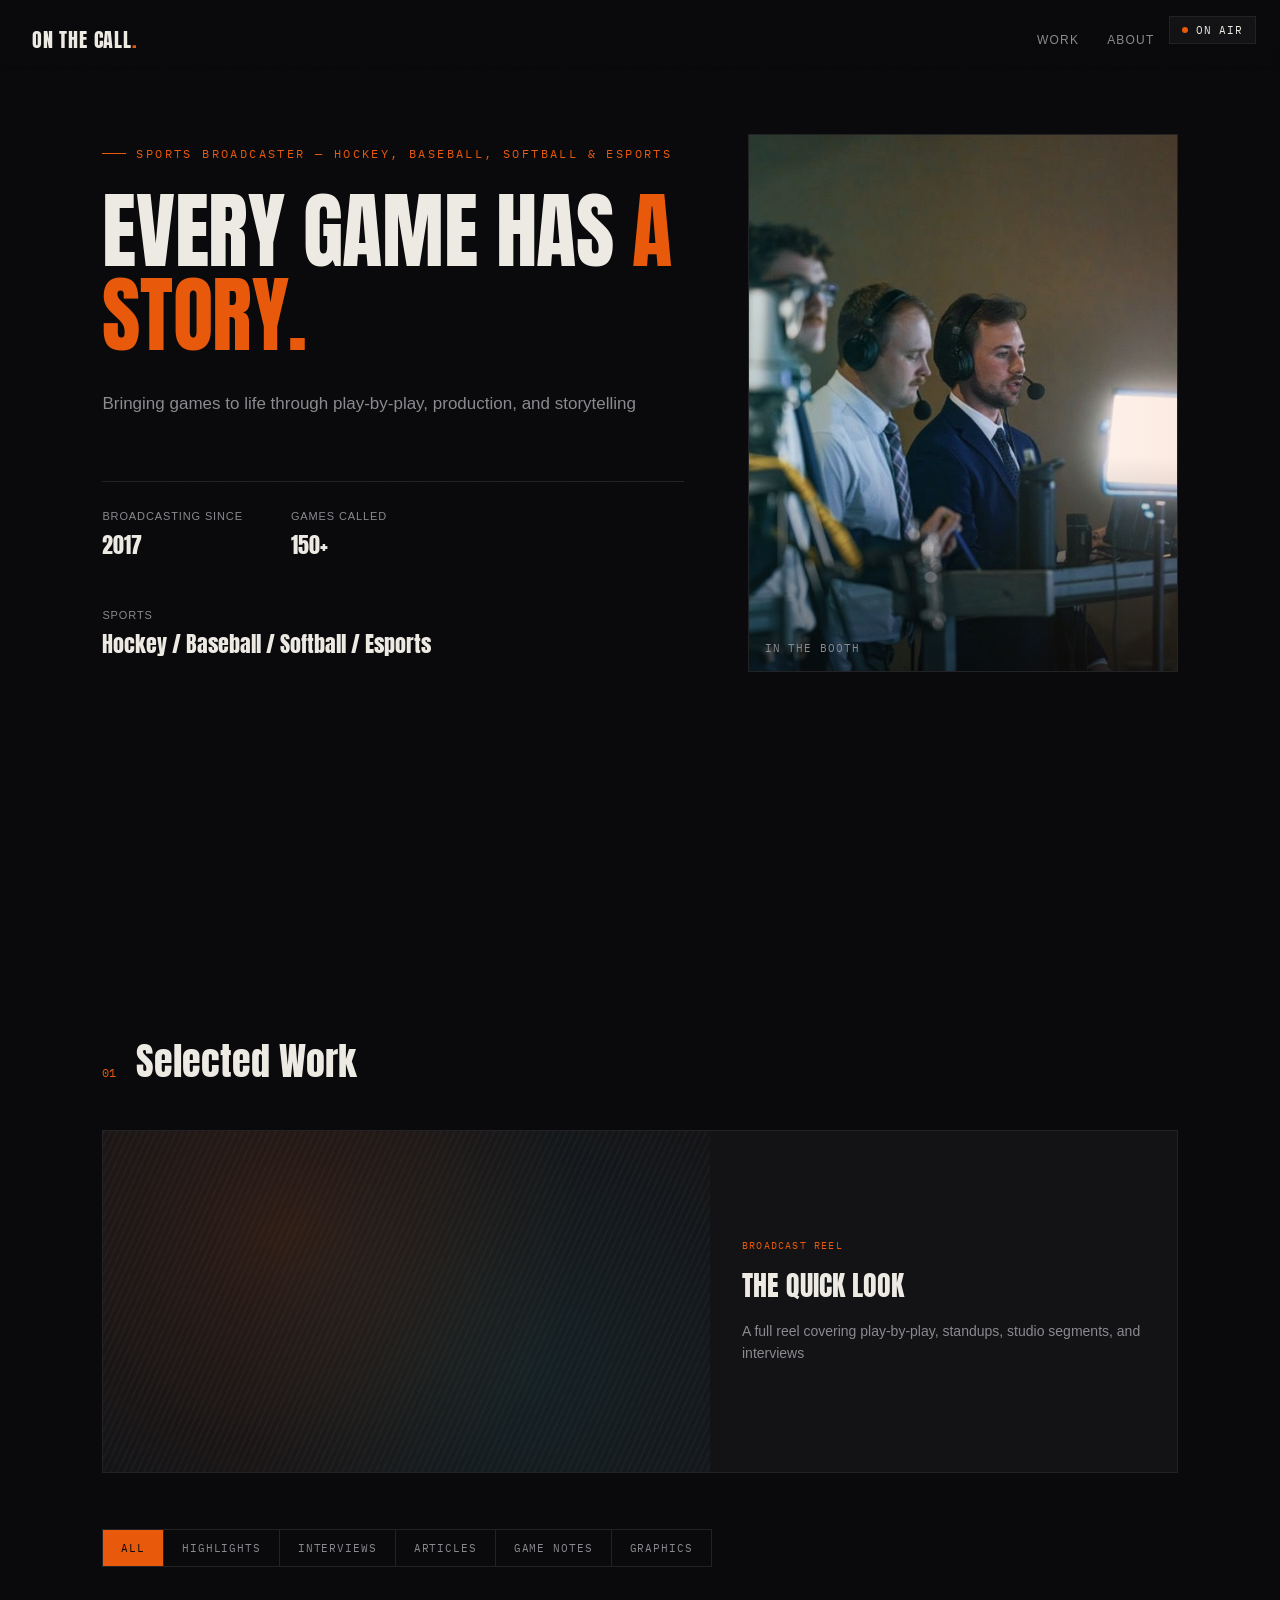
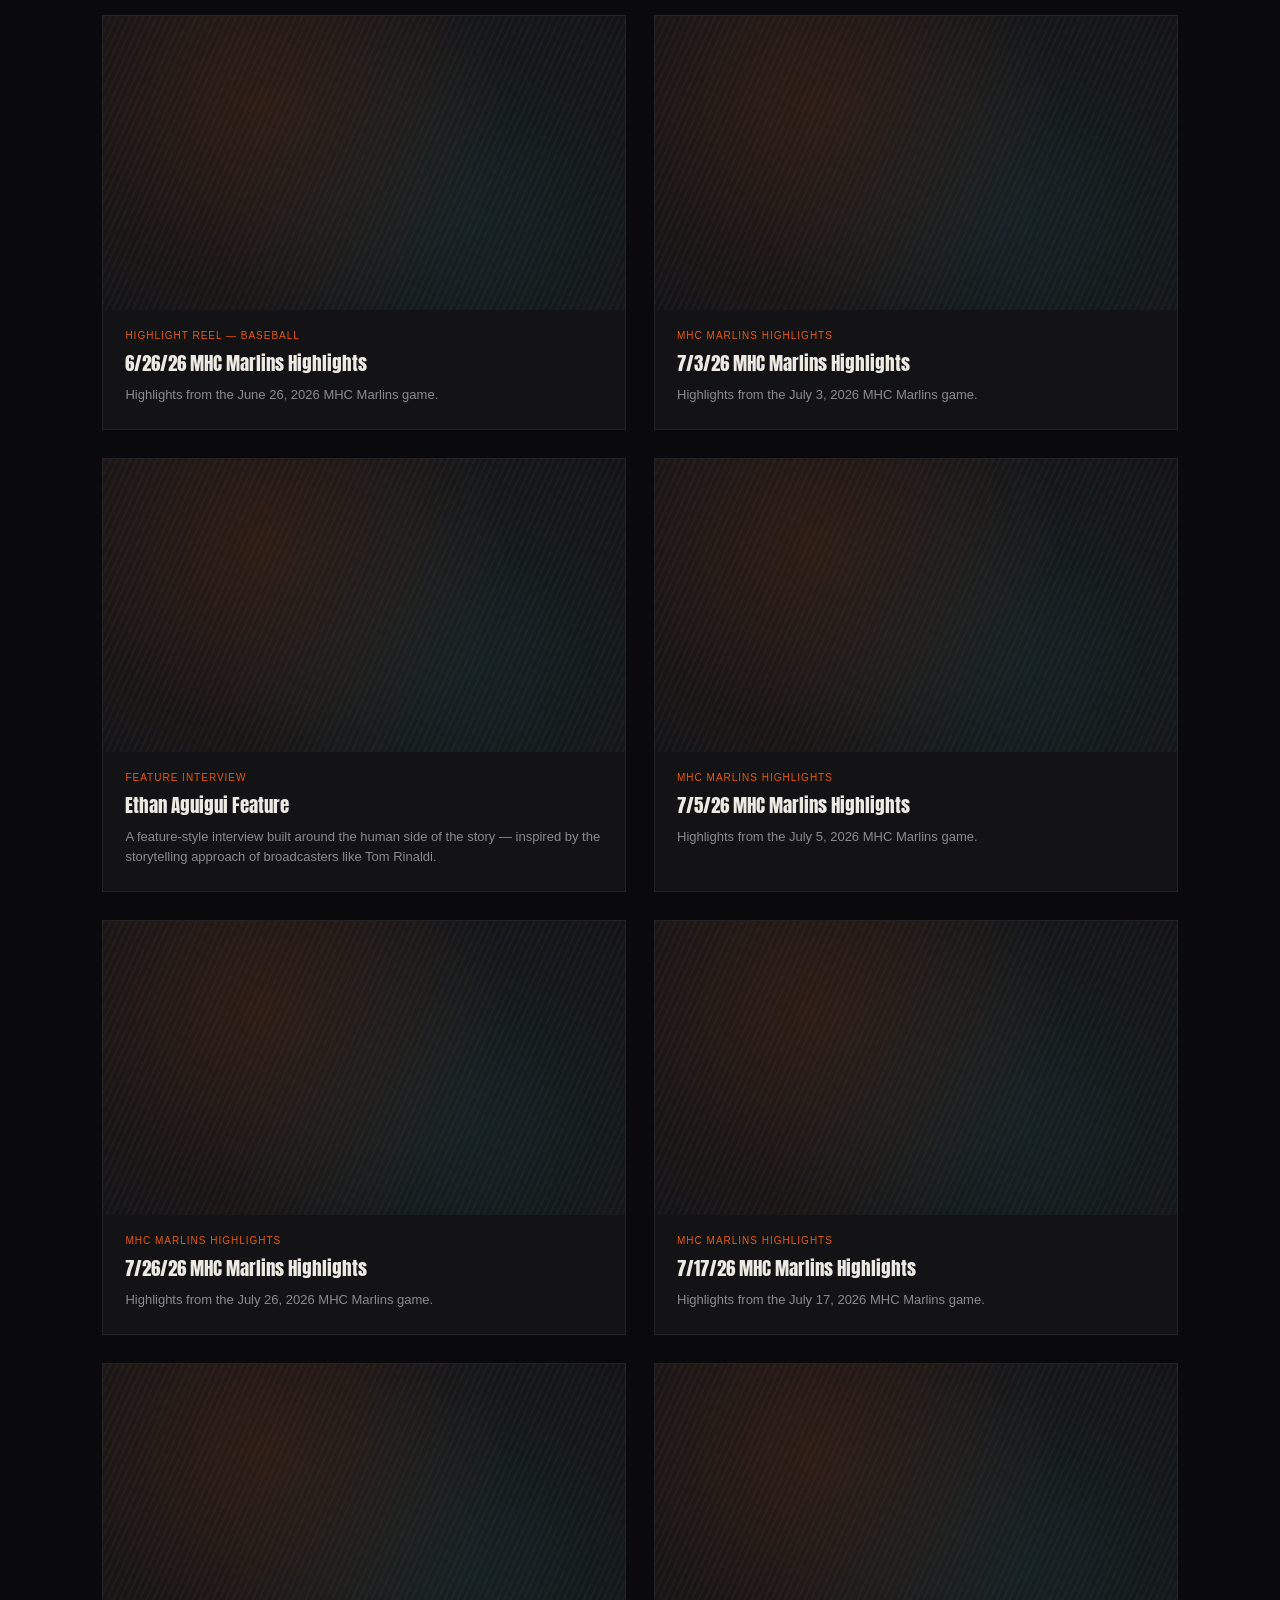
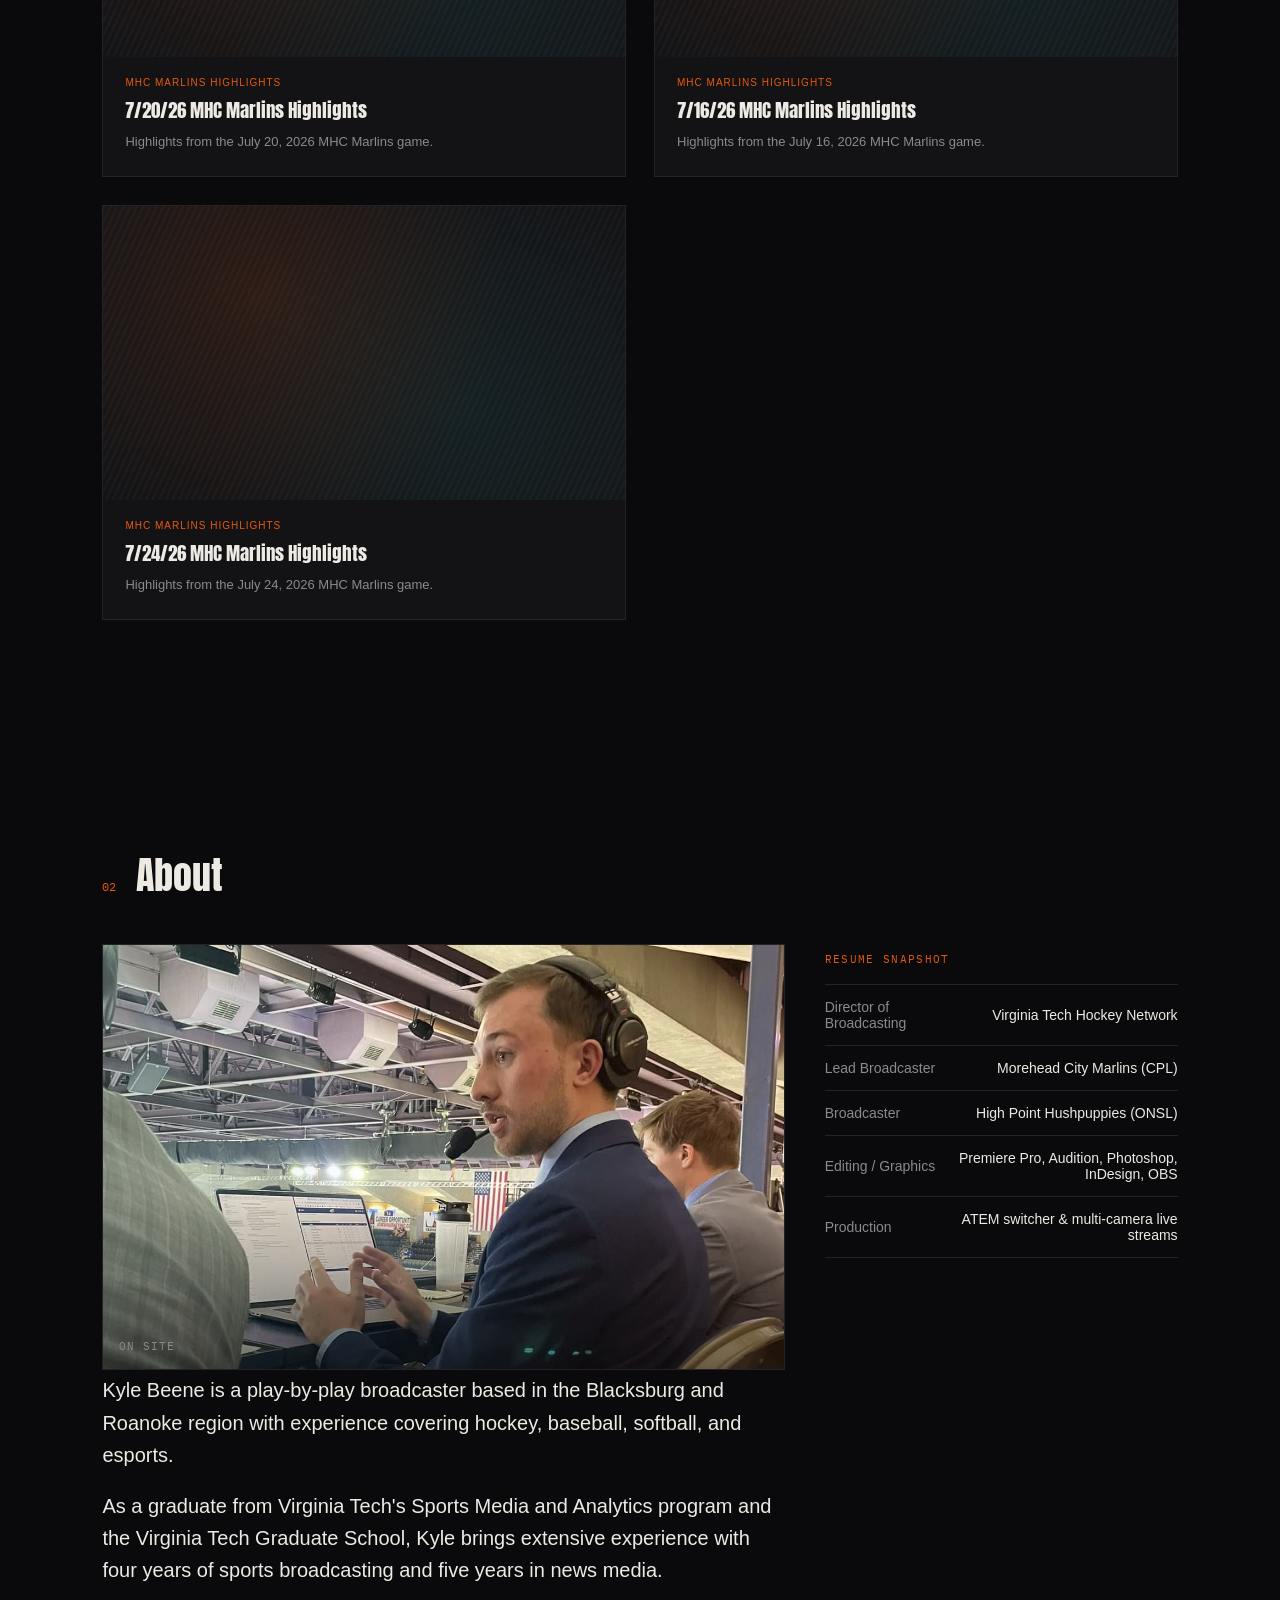
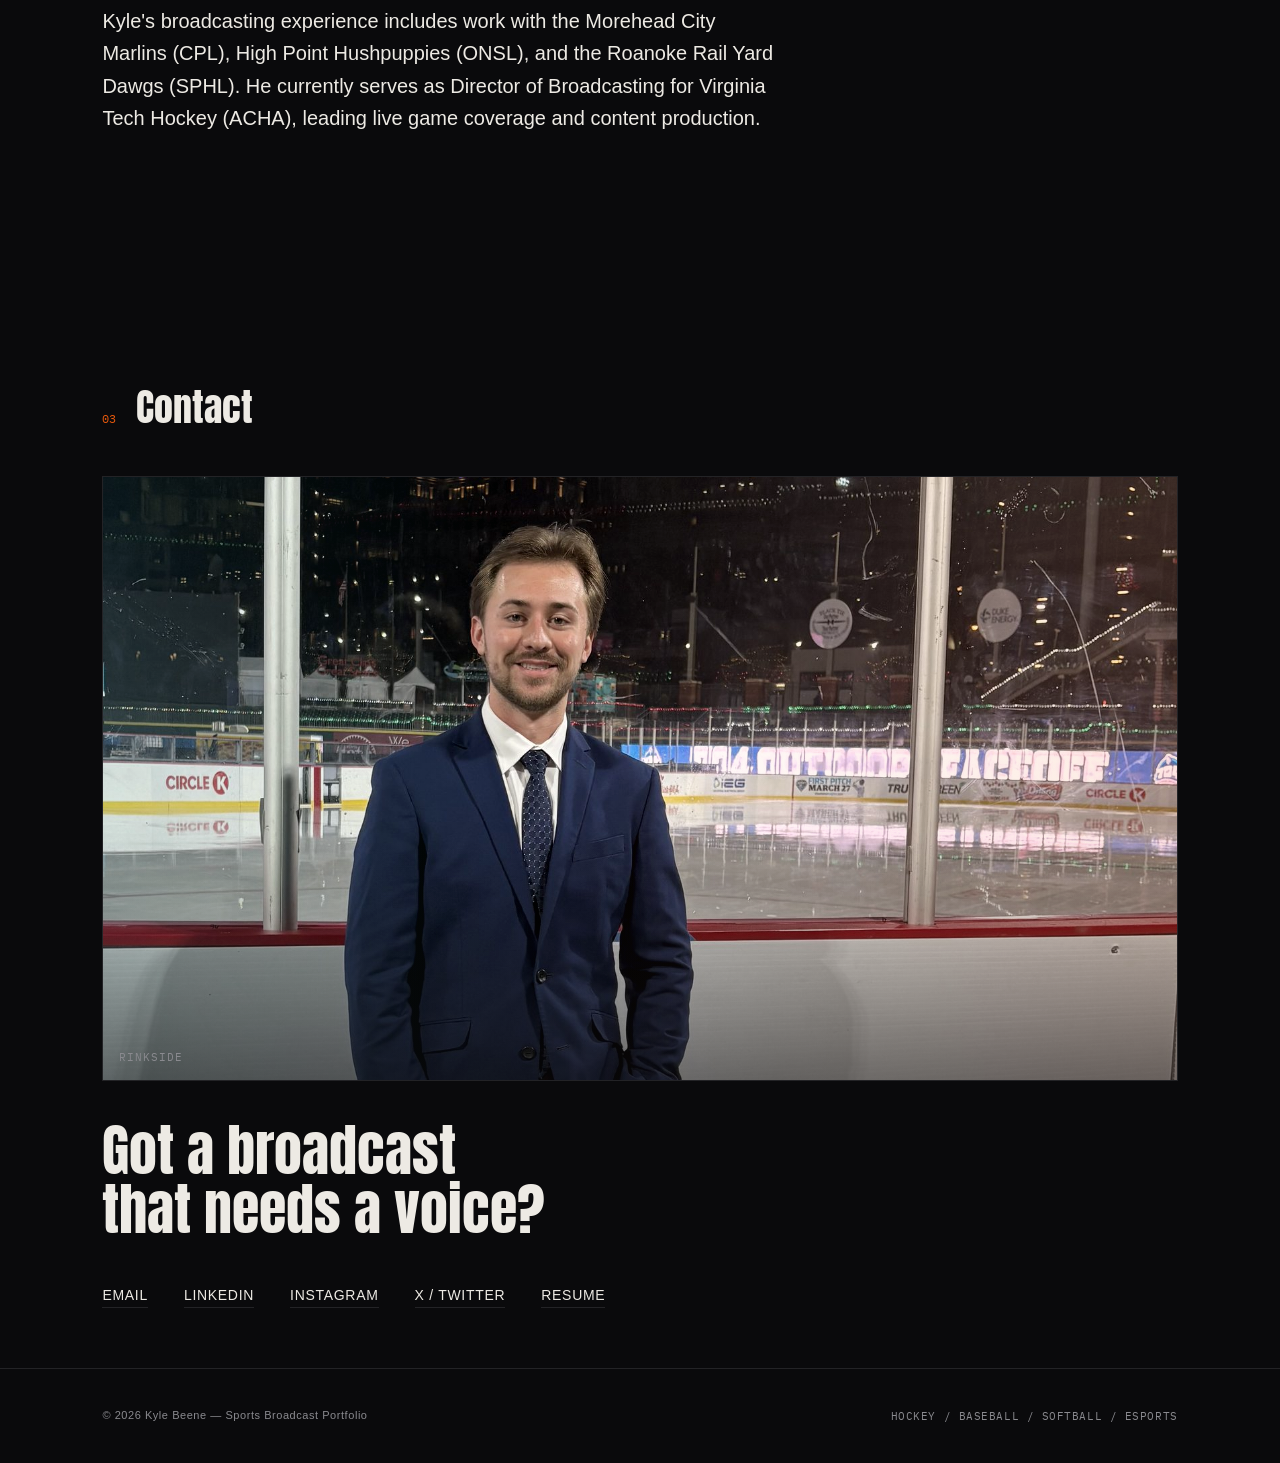
==== index.html @ 6b209025 "Rename portfolio_7.html to index.html" ====
<!DOCTYPE html>
<html lang="en">
<head>
<meta charset="UTF-8">
<meta name="viewport" content="width=device-width, initial-scale=1.0">
<title>ON THE CALL — Sports Broadcaster Portfolio</title>
<link rel="preconnect" href="https://fonts.googleapis.com">
<link href="https://fonts.googleapis.com/css2?family=Anton&family=Neue+Montreal:wght@400;500;600&family=IBM+Plex+Mono:wght@400;500;600&display=swap" rel="stylesheet">
<style>
  :root{
    --bg: #0A0A0C;
    --bg-panel: #131316;
    --line: #232326;
    --ink: #EDEAE4;
    --ink-dim: #8A8A8F;
    --amber: #E8590C;
    --teal: #1B6B6F;
    --amber-glow: rgba(232, 89, 12, 0.35);
  }
  *{margin:0;padding:0;box-sizing:border-box;}
  html{scroll-behavior:smooth;}
  body{
    background:var(--bg);
    color:var(--ink);
    font-family:'Neue Montreal', -apple-system, sans-serif;
    overflow-x:hidden;
    position:relative;
  }
  body::before{
    content:"";
    position:fixed; inset:0;
    background-image:url("data:image/svg+xml,%3Csvg xmlns='http://www.w3.org/2000/svg' width='100' height='100'%3E%3Cfilter id='n'%3E%3CfeTurbulence type='fractalNoise' baseFrequency='0.9' numOctaves='2' stitchTiles='stitch'/%3E%3C/filter%3E%3Crect width='100%25' height='100%25' filter='url(%23n)' opacity='0.4'/%3E%3C/svg%3E");
    opacity:0.02;
    pointer-events:none;
    z-index:999;
    mix-blend-mode:overlay;
  }
  .mono{font-family:'IBM Plex Mono', monospace;}

  #scrub{
    position:fixed; top:0; left:0; height:2px; background:var(--amber);
    z-index:1000; width:0%; transition:width 0.1s linear;
  }

  /* score-bug style live badge */
  #livebug{
    position:fixed; top:16px; right:24px; z-index:1000;
    display:flex; align-items:center; gap:8px;
    background:var(--bg-panel); border:1px solid var(--line);
    padding:6px 12px; font-size:11px; letter-spacing:0.08em;
  }
  #livebug .dot{width:6px; height:6px; border-radius:50%; background:var(--amber); animation:pulse 2.4s infinite;}
  @keyframes pulse{0%,100%{opacity:1;}50%{opacity:0.55;}}

  nav{
    position:fixed; top:0; left:0; right:0; z-index:900;
    display:flex; align-items:center; justify-content:space-between;
    padding:24px 32px 16px;
    background:linear-gradient(to bottom, rgba(10,10,12,0.9), transparent);
    backdrop-filter:blur(2px);
  }
  .logo{font-family:'Anton', sans-serif; font-size:20px; letter-spacing:0.04em;}
  .navlinks{display:flex; gap:28px; font-size:12px; letter-spacing:0.1em; text-transform:uppercase;}
  .navlinks a{color:var(--ink-dim); text-decoration:none; transition:color 0.2s;}
  .navlinks a:hover{color:var(--amber);}

  section{padding:132px 8vw 94px; position:relative; max-width:1400px; margin:0 auto;}

  #hero{min-height:100vh; display:flex; flex-direction:column; justify-content:center; padding-top:0;}
  .hero-grid{display:grid; grid-template-columns:1.15fr 0.85fr; gap:64px; align-items:center;}
  .hero-photo{
    position:relative; border:1px solid var(--line); background:var(--bg-panel);
    aspect-ratio:4/5; overflow:hidden;
  }
  .hero-photo img{width:100%; height:100%; object-fit:cover; display:block; filter:saturate(0.9) contrast(1.05);}
  .hero-photo.on-site-photo img{
    object-position:center 30%;
    transform:scale(1.09);
  }
  .hero-photo::after{
    content:""; position:absolute; inset:0;
    background:linear-gradient(180deg, rgba(10,10,12,0) 60%, rgba(10,10,12,0.55) 100%),
               linear-gradient(90deg, rgba(27,107,111,0.18), transparent 40%, rgba(232,89,12,0.12));
    pointer-events:none;
  }
  .hero-photo-tag{
    position:absolute; bottom:16px; left:16px; z-index:2;
    font-size:11px; letter-spacing:0.08em; color:var(--ink-dim);
  }
  @media (max-width:900px){
    .hero-grid{grid-template-columns:1fr;}
    .hero-photo{max-width:340px; order:-1;}
  }
  .eyebrow{
    font-size:12px; letter-spacing:0.2em; color:var(--amber); text-transform:uppercase;
    display:flex; align-items:center; gap:10px; margin-bottom:28px;
  }
  .eyebrow::before{content:""; width:24px; height:1px; background:var(--amber);}
  h1.hero-title{
    font-family:'Anton', sans-serif;
    font-size:clamp(38px, 6.5vw, 92px);
    line-height:1.02;
    letter-spacing:-0.005em;
    text-transform:uppercase;
    max-width:1150px;
    font-weight:400;
  }
  h1.hero-title .grade{
    color:var(--amber);
  }
  .hero-sub{
    margin-top:32px; max-width:560px; color:var(--ink-dim); font-size:17px; line-height:1.6;
  }
  .hero-meta{
    display:flex; gap:48px; margin-top:64px; padding-top:28px; border-top:1px solid var(--line); flex-wrap:wrap;
  }
  .hero-meta div span{display:block; font-size:11px; color:var(--ink-dim); letter-spacing:0.08em; text-transform:uppercase; margin-bottom:6px;}
  .hero-meta div strong{font-family:'Anton', sans-serif; font-size:22px; font-weight:400;}

  /* SECTION HEADERS */
  .sec-head{display:flex; align-items:baseline; gap:20px; margin-bottom:40px;}
  .sec-code{font-size:12px; color:var(--amber);}
  h2.sec-title{
    font-family:'Anton', sans-serif; font-size:clamp(26px,3vw,38px);
    text-transform:none; letter-spacing:0; font-weight:400;
  }

  /* CATEGORY TABS — styled like broadcast lower-third selectors */
  .tabs{display:flex; gap:0; margin-bottom:48px; border:1px solid var(--line); width:fit-content; flex-wrap:wrap;}
  .tab{
    font-family:'IBM Plex Mono', monospace; font-size:11px; letter-spacing:0.08em; text-transform:uppercase;
    padding:11px 18px; color:var(--ink-dim); background:transparent; border:none; cursor:pointer;
    border-right:1px solid var(--line);
  }
  .tab:last-child{border-right:none;}
  .tab:hover{color:var(--ink);}
  .tab.active{background:var(--amber); color:#0A0A0C;}

  .grid{display:grid; grid-template-columns:repeat(2,1fr); gap:28px;}
  .card{
    position:relative; border:1px solid var(--line); background:var(--bg-panel);
    overflow:hidden; transition:border-color 0.25s, transform 0.25s;
  }
  .card:hover{border-color:var(--amber); transform:translateY(-2px);}
  .card[hidden]{display:none;}

  .frame{
    aspect-ratio:16/9; position:relative; overflow:hidden;
    background:repeating-linear-gradient(115deg, #1a1a1e 0 2px, #141416 2px 6px);
  }
  .frame::after{
    content:""; position:absolute; inset:0;
    background:radial-gradient(circle at 30% 30%, rgba(232,89,12,0.12), transparent 60%),
               radial-gradient(circle at 70% 70%, rgba(27,107,111,0.15), transparent 60%);
    pointer-events:none;
  }
  .play-btn{
    position:absolute; top:50%; left:50%; transform:translate(-50%,-50%);
    width:52px; height:52px; border-radius:50%; border:1px solid rgba(237,234,228,0.4);
    display:flex; align-items:center; justify-content:center;
    backdrop-filter:blur(4px); background:rgba(10,10,12,0.3);
    transition:all 0.25s;
  }
  .card:hover .play-btn{border-color:var(--amber); background:var(--amber); transform:translate(-50%,-50%) scale(1.03);}
  .play-btn::after{content:""; width:0; height:0; border-left:12px solid var(--ink); border-top:7px solid transparent; border-bottom:7px solid transparent; margin-left:3px;}
  .card:hover .play-btn::after{border-left-color:#0A0A0C;}

  /* text-type frame for articles / game notes */
  .frame.text-frame{
    display:flex; flex-direction:column; justify-content:space-between; padding:20px;
  }
  .text-frame .glyph{font-family:'Anton', sans-serif; font-size:15px; color:var(--ink-dim); letter-spacing:0.1em;}
  .text-frame .lines{display:flex; flex-direction:column; gap:8px; margin-top:auto;}
  .text-frame .ln{height:2px; background:var(--line);}
  .text-frame .ln.w1{width:90%;} .text-frame .ln.w2{width:70%;} .text-frame .ln.w3{width:82%;}

  .frame-code{position:absolute; bottom:12px; left:14px; font-size:10px; color:var(--ink-dim);}
  .frame-dur{position:absolute; bottom:12px; right:14px; font-size:10px; color:var(--ink-dim);}

  .video-embed{position:relative; width:100%; height:100%;}
  .video-embed iframe{position:absolute; inset:0; width:100%; height:100%; border:0; display:block;}

  /* featured reel */
  .featured{
    border:1px solid var(--line); background:var(--bg-panel); margin-bottom:56px;
    display:grid; grid-template-columns:1.3fr 1fr;
  }
  .featured .frame{aspect-ratio:16/9; height:auto;}
  .featured-body{padding:32px; display:flex; flex-direction:column; justify-content:center;}
  .featured-tag{font-size:10px; letter-spacing:0.12em; text-transform:uppercase; color:var(--amber); margin-bottom:12px;}
  .featured-title{font-family:'Anton', sans-serif; font-size:28px; text-transform:uppercase; margin-bottom:14px;}
  .featured-desc{font-size:14px; color:var(--ink-dim); line-height:1.6;}
  @media (max-width:820px){
    .featured{grid-template-columns:1fr;}
    .featured .frame{aspect-ratio:16/9;}
  }
  .card-body{padding:20px 22px 24px;}
  .card-tag{font-size:10px; letter-spacing:0.1em; text-transform:uppercase; color:var(--amber); margin-bottom:8px;}
  .card-title{font-family:'Anton', sans-serif; font-size:19px; font-weight:400; text-transform:none; margin-bottom:8px;}
  .card-desc{font-size:13px; color:var(--ink-dim); line-height:1.55;}

  /* ABOUT */
  #about{display:block;}
  .about-layout{display:grid; grid-template-columns:minmax(0, 1.45fr) minmax(260px, 0.75fr); gap:40px; width:100%; align-items:start;}
  .about-photo-wrap{display:flex; flex-direction:column;}
  .about-lead{font-size:20px; line-height:1.62; font-weight:400; width:100%; max-width:none; margin-top:4px;}
  .about-lead .amber{color:var(--amber);}
  .about-lead p{margin:0 0 18px;}
  .resume-panel{padding-top:8px;}
  .resume-heading{font-size:11px; letter-spacing:0.12em; text-transform:uppercase; color:var(--amber); margin-bottom:18px;}
  .stack{margin-top:0; display:flex; flex-direction:column; gap:0; border-top:1px solid var(--line);}
  .stack-row{display:grid; grid-template-columns:1fr auto; align-items:center; padding:14px 0; border-bottom:1px solid var(--line); font-size:14px; gap:18px;}
  .stack-row span:first-child{color:var(--ink-dim); text-align:left;}
  .stack-row span:last-child{text-align:right; white-space:normal;}

  /* CONTACT */
  #contact{text-align:left; padding-bottom:60px;}
  h2.big-cta{
    font-family:'Anton', sans-serif; font-size:clamp(30px,4.5vw,56px); text-transform:none; font-weight:400;
    line-height:1.05; max-width:900px;
  }
  .contact-links{display:flex; gap:36px; margin-top:48px; flex-wrap:wrap;}
  .contact-links a{
    color:var(--ink); text-decoration:none; font-size:14px; letter-spacing:0.05em;
    text-transform:uppercase; border-bottom:1px solid var(--line); padding-bottom:4px;
    transition:border-color 0.2s, color 0.2s;
  }
  .contact-links a:hover{border-color:var(--amber); color:var(--amber);}

  footer{
    padding:40px 8vw; display:flex; justify-content:space-between;
    border-top:1px solid var(--line); font-size:11px; color:var(--ink-dim);
    letter-spacing:0.05em; flex-wrap:wrap; gap:10px;
  }

  @media (max-width:820px){
    .grid{grid-template-columns:1fr;}
    #about{grid-template-columns:1fr; gap:40px;}
    .navlinks{display:none;}
    .hero-meta{gap:28px;}
    #livebug{display:none;}
  }
  @media (prefers-reduced-motion: reduce){
    html{scroll-behavior:auto;}
    *{transition:none !important;}
    #livebug .dot{animation:none;}
  }
  a:focus-visible, .tab:focus-visible{outline:2px solid var(--amber); outline-offset:3px;}
</style>
</head>
<body>

<div id="scrub"></div>
<div id="livebug" class="mono"><span class="dot"></span> ON AIR</div>

<nav>
  <div class="logo">ON THE CALL<span style="color:var(--amber)">.</span></div>
  <div class="navlinks">
    <a href="#work">Work</a>
    <a href="#about">About</a>
    <a href="#contact">Contact</a>
  </div>
</nav>

<section id="hero">
  <div class="hero-grid">
    <div>
      <div class="eyebrow mono">Sports Broadcaster — Hockey, Baseball, Softball &amp; Esports</div>
      <h1 class="hero-title">Every game has <span class="grade">a story.</span></h1>
      <p class="hero-sub">Bringing games to life through play-by-play, production, and storytelling</p>
      <div class="hero-meta">
        <div><span>Broadcasting Since</span><strong>2017</strong></div>
        <div><span>Games Called</span><strong>150+</strong></div>
        <div><span>Sports</span><strong>Hockey / Baseball / Softball / Esports</strong></div>
      </div>
    </div>
    <div class="hero-photo">
      <img src="[data-uri]" alt="Kyle Beene on the broadcast set">
      <span class="hero-photo-tag mono">IN THE BOOTH</span>
    </div>
  </div>
</section>

<section id="work">
  <div class="sec-head">
    <span class="sec-code mono">01</span>
    <h2 class="sec-title">Selected Work</h2>
  </div>

  <div class="featured">
    <div class="frame">
      <div class="video-embed">
        <iframe width="560" height="315" src="https://www.youtube.com/embed/nZrC6_tkmoE?si=HN26Gj3dp7tI7WEA" title="YouTube video player" frameborder="0" allow="accelerometer; autoplay; clipboard-write; encrypted-media; gyroscope; picture-in-picture; web-share" referrerpolicy="strict-origin-when-cross-origin" allowfullscreen></iframe>
      </div>
    </div>
    <div class="featured-body">
      <div class="featured-tag mono">Broadcast Reel</div>
      <div class="featured-title">The Quick Look</div>
      <p class="featured-desc">A full reel covering play-by-play, standups, studio segments, and interviews</p>
    </div>
  </div>

  <div class="tabs mono" id="tabs">
    <button class="tab active" data-filter="all">All</button>
    <button class="tab" data-filter="highlights">Highlights</button>
    <button class="tab" data-filter="interviews">Interviews</button>
    <button class="tab" data-filter="articles">Articles</button>
    <button class="tab" data-filter="notes">Game Notes</button>
    <button class="tab" data-filter="graphics">Graphics</button>
  </div>

  <div class="grid" id="grid">

    <div class="card" data-cat="highlights">
      <div class="frame">
        <div class="video-embed">
          <iframe src="https://www.youtube.com/embed/zTkGHf8Vun4" title="6/26/26 MHC Marlins Highlights" allow="accelerometer; autoplay; clipboard-write; encrypted-media; gyroscope; picture-in-picture; web-share" referrerpolicy="strict-origin-when-cross-origin" allowfullscreen></iframe>
        </div>
      </div>
      <div class="card-body">
        <div class="card-tag">Highlight Reel — Baseball</div>
        <div class="card-title">6/26/26 MHC Marlins Highlights</div>
        <div class="card-desc">Highlights from the June 26, 2026 MHC Marlins game.</div>
      </div>
    </div>

    <div class="card" data-cat="highlights">
      <div class="frame">
        <div class="video-embed">
          <iframe src="https://www.youtube.com/embed/QtQvL3OFeZE" title="7/3/26 MHC Marlins Highlights" allow="accelerometer; autoplay; clipboard-write; encrypted-media; gyroscope; picture-in-picture; web-share" referrerpolicy="strict-origin-when-cross-origin" allowfullscreen></iframe>
        </div>
      </div>
      <div class="card-body">
        <div class="card-tag">MHC Marlins Highlights</div>
        <div class="card-title">7/3/26 MHC Marlins Highlights</div>
        <div class="card-desc">Highlights from the July 3, 2026 MHC Marlins game.</div>
      </div>
    </div>

    <div class="card" data-cat="interviews">
      <div class="frame">
        <div class="video-embed">
          <iframe src="https://www.youtube.com/embed/ssFvslmL74w" title="Ethan Aguigui Feature — Kyle Beene" allow="accelerometer; autoplay; clipboard-write; encrypted-media; gyroscope; picture-in-picture; web-share" referrerpolicy="strict-origin-when-cross-origin" allowfullscreen></iframe>
        </div>
      </div>
      <div class="card-body">
        <div class="card-tag">Feature Interview</div>
        <div class="card-title">Ethan Aguigui Feature</div>
        <div class="card-desc">A feature-style interview built around the human side of the story — inspired by the storytelling approach of broadcasters like Tom Rinaldi.</div>
      </div>
    </div>

    <div class="card" data-cat="highlights">
      <div class="frame">
        <div class="video-embed">
          <iframe src="https://www.youtube.com/embed/-IIT8ANAwW4" title="7/5/26 MHC Marlins Highlights" allow="accelerometer; autoplay; clipboard-write; encrypted-media; gyroscope; picture-in-picture; web-share" referrerpolicy="strict-origin-when-cross-origin" allowfullscreen></iframe>
        </div>
      </div>
      <div class="card-body">
        <div class="card-tag">MHC Marlins Highlights</div>
        <div class="card-title">7/5/26 MHC Marlins Highlights</div>
        <div class="card-desc">Highlights from the July 5, 2026 MHC Marlins game.</div>
      </div>
    </div>

    <div class="card" data-cat="highlights">
      <div class="frame">
        <div class="video-embed">
          <iframe src="https://www.youtube.com/embed/dNCXAQED-hM" title="7/26/26 MHC Marlins Highlights" allow="accelerometer; autoplay; clipboard-write; encrypted-media; gyroscope; picture-in-picture; web-share" referrerpolicy="strict-origin-when-cross-origin" allowfullscreen></iframe>
        </div>
      </div>
      <div class="card-body">
        <div class="card-tag">MHC Marlins Highlights</div>
        <div class="card-title">7/26/26 MHC Marlins Highlights</div>
        <div class="card-desc">Highlights from the July 26, 2026 MHC Marlins game.</div>
      </div>
    </div>

    <div class="card" data-cat="highlights">
      <div class="frame">
        <div class="video-embed">
          <iframe src="https://www.youtube.com/embed/ADGwa7thsK8" title="7/17/26 MHC Marlins Highlights" allow="accelerometer; autoplay; clipboard-write; encrypted-media; gyroscope; picture-in-picture; web-share" referrerpolicy="strict-origin-when-cross-origin" allowfullscreen></iframe>
        </div>
      </div>
      <div class="card-body">
        <div class="card-tag">MHC Marlins Highlights</div>
        <div class="card-title">7/17/26 MHC Marlins Highlights</div>
        <div class="card-desc">Highlights from the July 17, 2026 MHC Marlins game.</div>
      </div>
    </div>

    <div class="card" data-cat="highlights">
      <div class="frame">
        <div class="video-embed">
          <iframe src="https://www.youtube.com/embed/SNijJmRRVE4" title="7/20/26 MHC Marlins Highlights" allow="accelerometer; autoplay; clipboard-write; encrypted-media; gyroscope; picture-in-picture; web-share" referrerpolicy="strict-origin-when-cross-origin" allowfullscreen></iframe>
        </div>
      </div>
      <div class="card-body">
        <div class="card-tag">MHC Marlins Highlights</div>
        <div class="card-title">7/20/26 MHC Marlins Highlights</div>
        <div class="card-desc">Highlights from the July 20, 2026 MHC Marlins game.</div>
      </div>
    </div>

    <div class="card" data-cat="highlights">
      <div class="frame">
        <div class="video-embed">
          <iframe src="https://www.youtube.com/embed/AHRENrVqfiM" title="7/16/26 MHC Marlins Highlights" allow="accelerometer; autoplay; clipboard-write; encrypted-media; gyroscope; picture-in-picture; web-share" referrerpolicy="strict-origin-when-cross-origin" allowfullscreen></iframe>
        </div>
      </div>
      <div class="card-body">
        <div class="card-tag">MHC Marlins Highlights</div>
        <div class="card-title">7/16/26 MHC Marlins Highlights</div>
        <div class="card-desc">Highlights from the July 16, 2026 MHC Marlins game.</div>
      </div>
    </div>

    <div class="card" data-cat="highlights">
      <div class="frame">
        <div class="video-embed">
          <iframe src="https://www.youtube.com/embed/dtUeszQp7MM" title="7/24/26 MHC Marlins Highlights" allow="accelerometer; autoplay; clipboard-write; encrypted-media; gyroscope; picture-in-picture; web-share" referrerpolicy="strict-origin-when-cross-origin" allowfullscreen></iframe>
        </div>
      </div>
      <div class="card-body">
        <div class="card-tag">MHC Marlins Highlights</div>
        <div class="card-title">7/24/26 MHC Marlins Highlights</div>
        <div class="card-desc">Highlights from the July 24, 2026 MHC Marlins game.</div>
      </div>
    </div>

  </div>
</section>

<section id="about">
  <div class="sec-head">
    <span class="sec-code mono">02</span>
    <h2 class="sec-title">About</h2>
  </div>

  <div class="about-layout">
    <div class="about-photo-wrap">
      <div class="hero-photo on-site-photo" style="aspect-ratio:16/10; margin-bottom:0;">
      <img src="[data-uri]" alt="Kyle Beene in the broadcast booth with the production team">
      <span class="hero-photo-tag mono">ON SITE</span>
    </div>
    <div class="about-lead">
      <p>Kyle Beene is a play-by-play broadcaster based in the Blacksburg and Roanoke region with experience covering hockey, baseball, softball, and esports.</p>
      <p>As a graduate from Virginia Tech's Sports Media and Analytics program and the Virginia Tech Graduate School, Kyle brings extensive experience with four years of sports broadcasting and five years in news media.</p>
      <p>Kyle's broadcasting experience includes work with the Morehead City Marlins (CPL), High Point Hushpuppies (ONSL), and the Roanoke Rail Yard Dawgs (SPHL). He currently serves as Director of Broadcasting for Virginia Tech Hockey (ACHA), leading live game coverage and content production.</p>
    </div>
  </div>

  <div class="resume-panel">
    <div class="resume-heading mono">Resume Snapshot</div>
    <div class="stack">
      <div class="stack-row"><span>Director of Broadcasting</span><span>Virginia Tech Hockey Network</span></div>
      <div class="stack-row"><span>Lead Broadcaster</span><span>Morehead City Marlins (CPL)</span></div>
      <div class="stack-row"><span>Broadcaster</span><span>High Point Hushpuppies (ONSL)</span></div>
      <div class="stack-row"><span>Editing / Graphics</span><span>Premiere Pro, Audition, Photoshop,<br>InDesign, OBS</span></div>
      <div class="stack-row"><span>Production</span><span>ATEM switcher &amp; multi-camera live streams</span></div>
    </div>
  </div>
</section>

<section id="contact">
  <div class="sec-head">
    <span class="sec-code mono">03</span>
    <h2 class="sec-title">Contact</h2>
  </div>
  <div class="hero-photo" style="aspect-ratio:16/9; margin-bottom:40px;">
    <img src="[data-uri]" alt="Kyle Beene rinkside at an outdoor hockey event" style="object-position:center 10%;">
    <span class="hero-photo-tag mono">RINKSIDE</span>
  </div>
  <h2 class="big-cta">Got a broadcast<br>that needs a voice?</h2>
  <div class="contact-links">
    <a href="mailto:kyledbeene@gmail.com">Email</a>
    <a href="https://linkedin.com/in/kyle-beene" target="_blank" rel="noopener">LinkedIn</a>
    <a href="https://instagram.com/beenebroadcasting" target="_blank" rel="noopener">Instagram</a>
    <a href="https://x.com/kyledbeene" target="_blank" rel="noopener">X / Twitter</a>
    <a href="Kyle%20Beene%20Resume.pdf" download="Kyle Beene Resume.pdf">Resume</a>
  </div>
</section>

<footer>
  <span>© 2026 Kyle Beene — Sports Broadcast Portfolio</span>
  <span class="mono">HOCKEY / BASEBALL / SOFTBALL / ESPORTS</span>
</footer>

<script>
  const scrub = document.getElementById('scrub');
  window.addEventListener('scroll', () => {
    const h = document.documentElement;
    const pct = (h.scrollTop) / (h.scrollHeight - h.clientHeight) * 100;
    scrub.style.width = pct + '%';
  });

  const tabs = document.querySelectorAll('.tab');
  const cards = document.querySelectorAll('#grid .card');
  tabs.forEach(tab => {
    tab.addEventListener('click', () => {
      tabs.forEach(t => t.classList.remove('active'));
      tab.classList.add('active');
      const filter = tab.dataset.filter;
      cards.forEach(card => {
        if(filter === 'all' || card.dataset.cat === filter){
          card.hidden = false;
        } else {
          card.hidden = true;
        }
      });
    });
  });
</script>

</body>
</html>
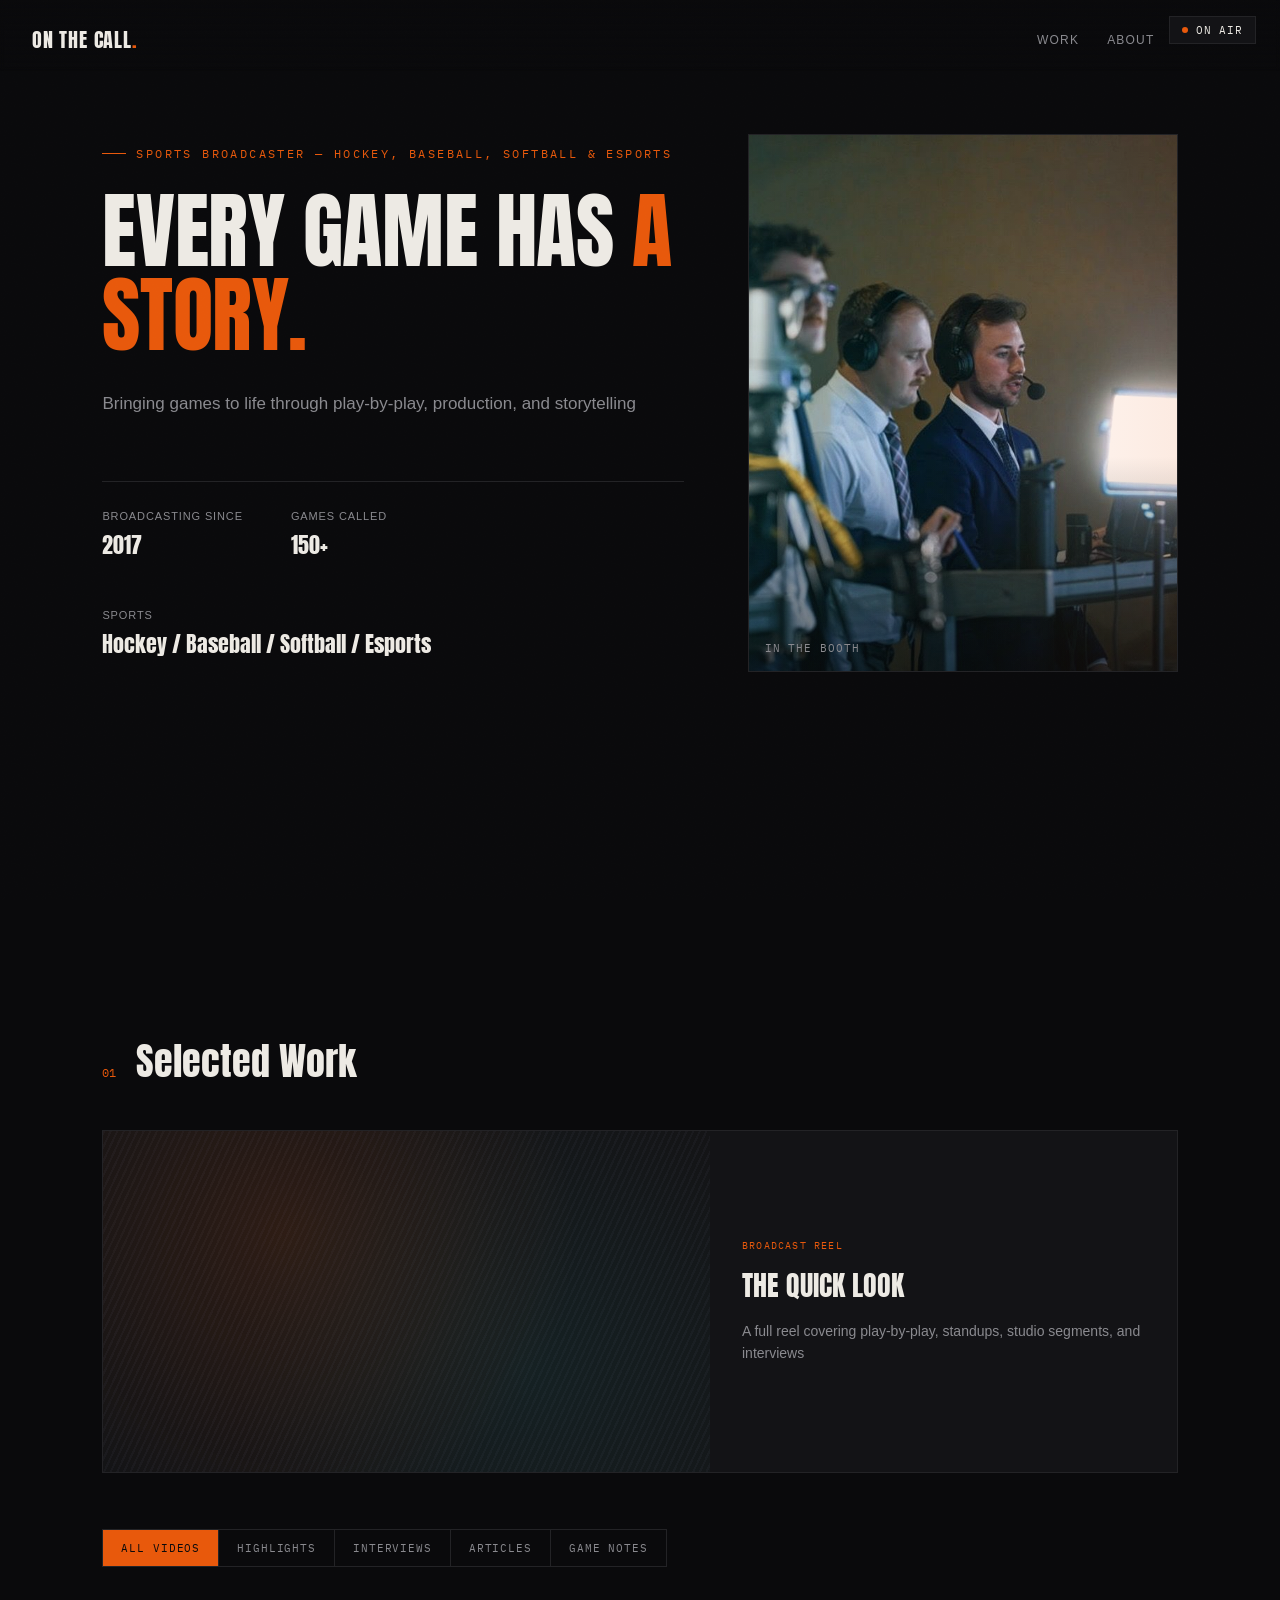
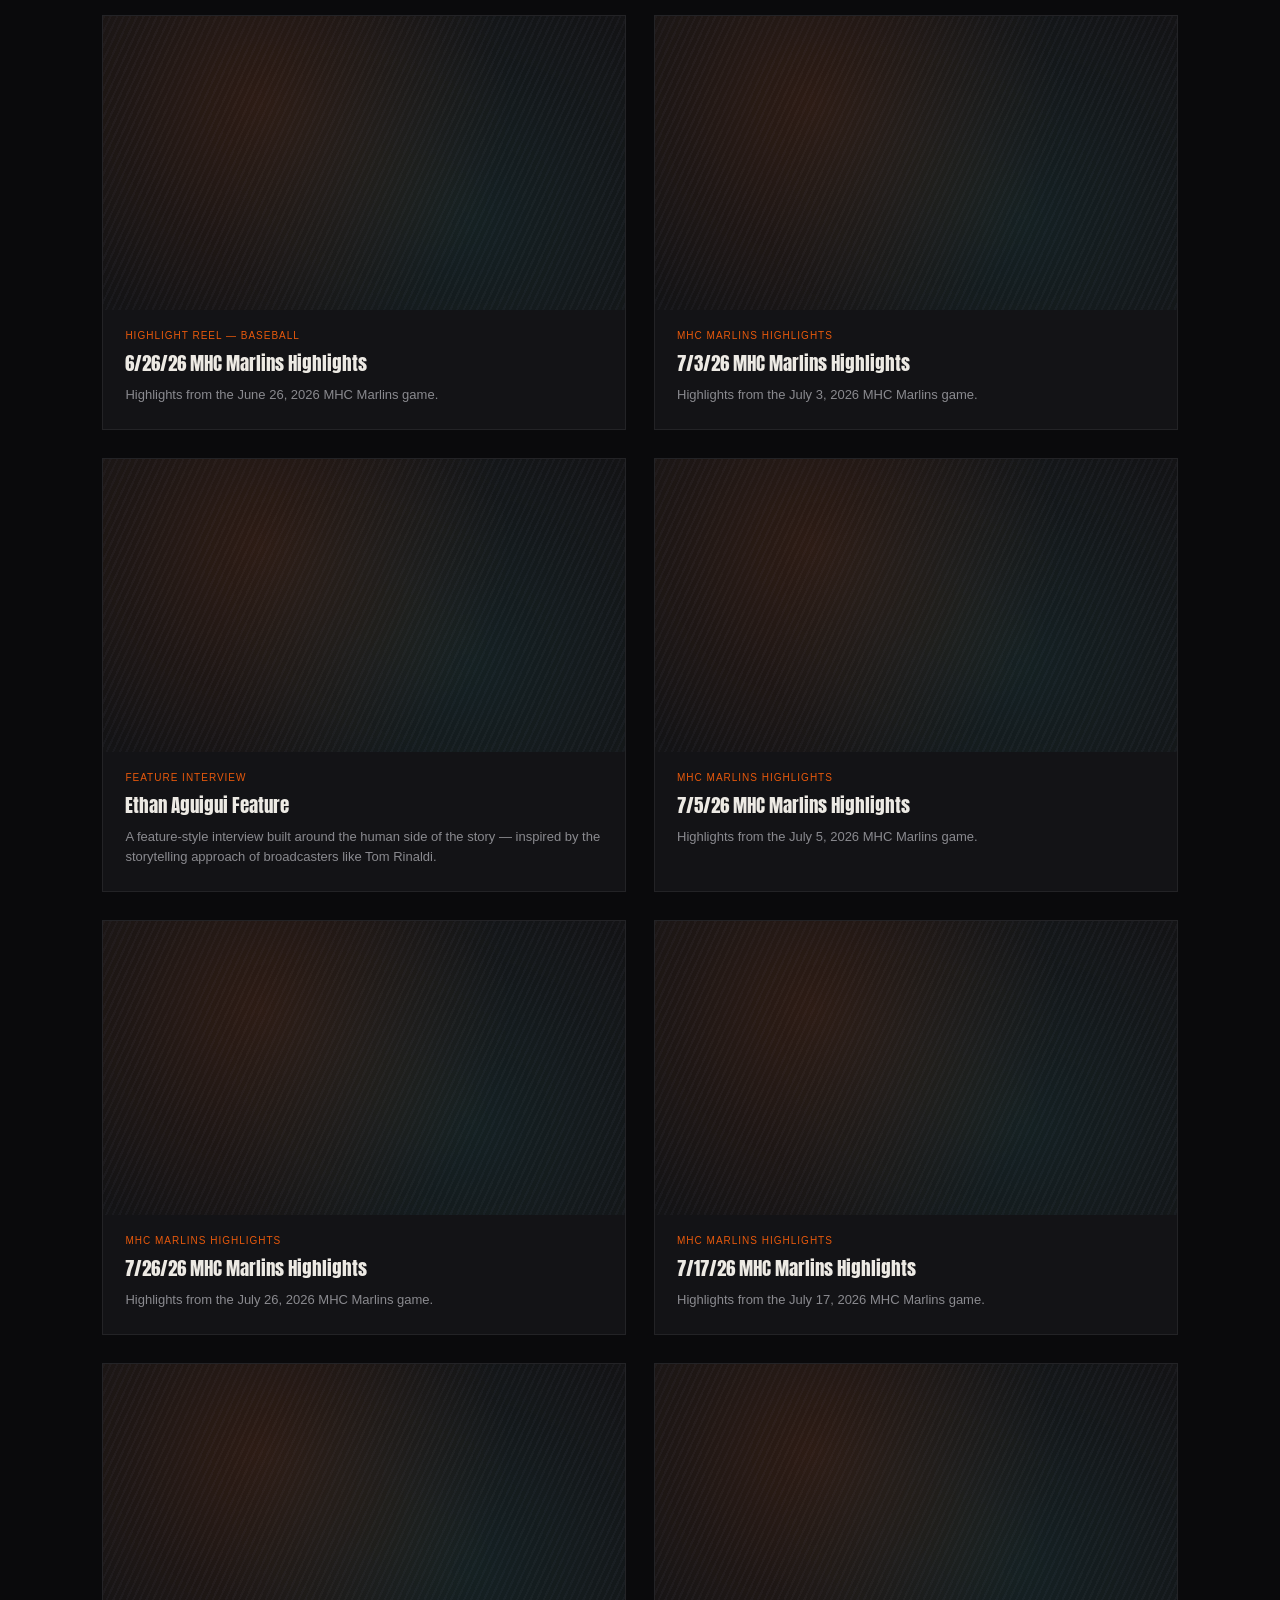
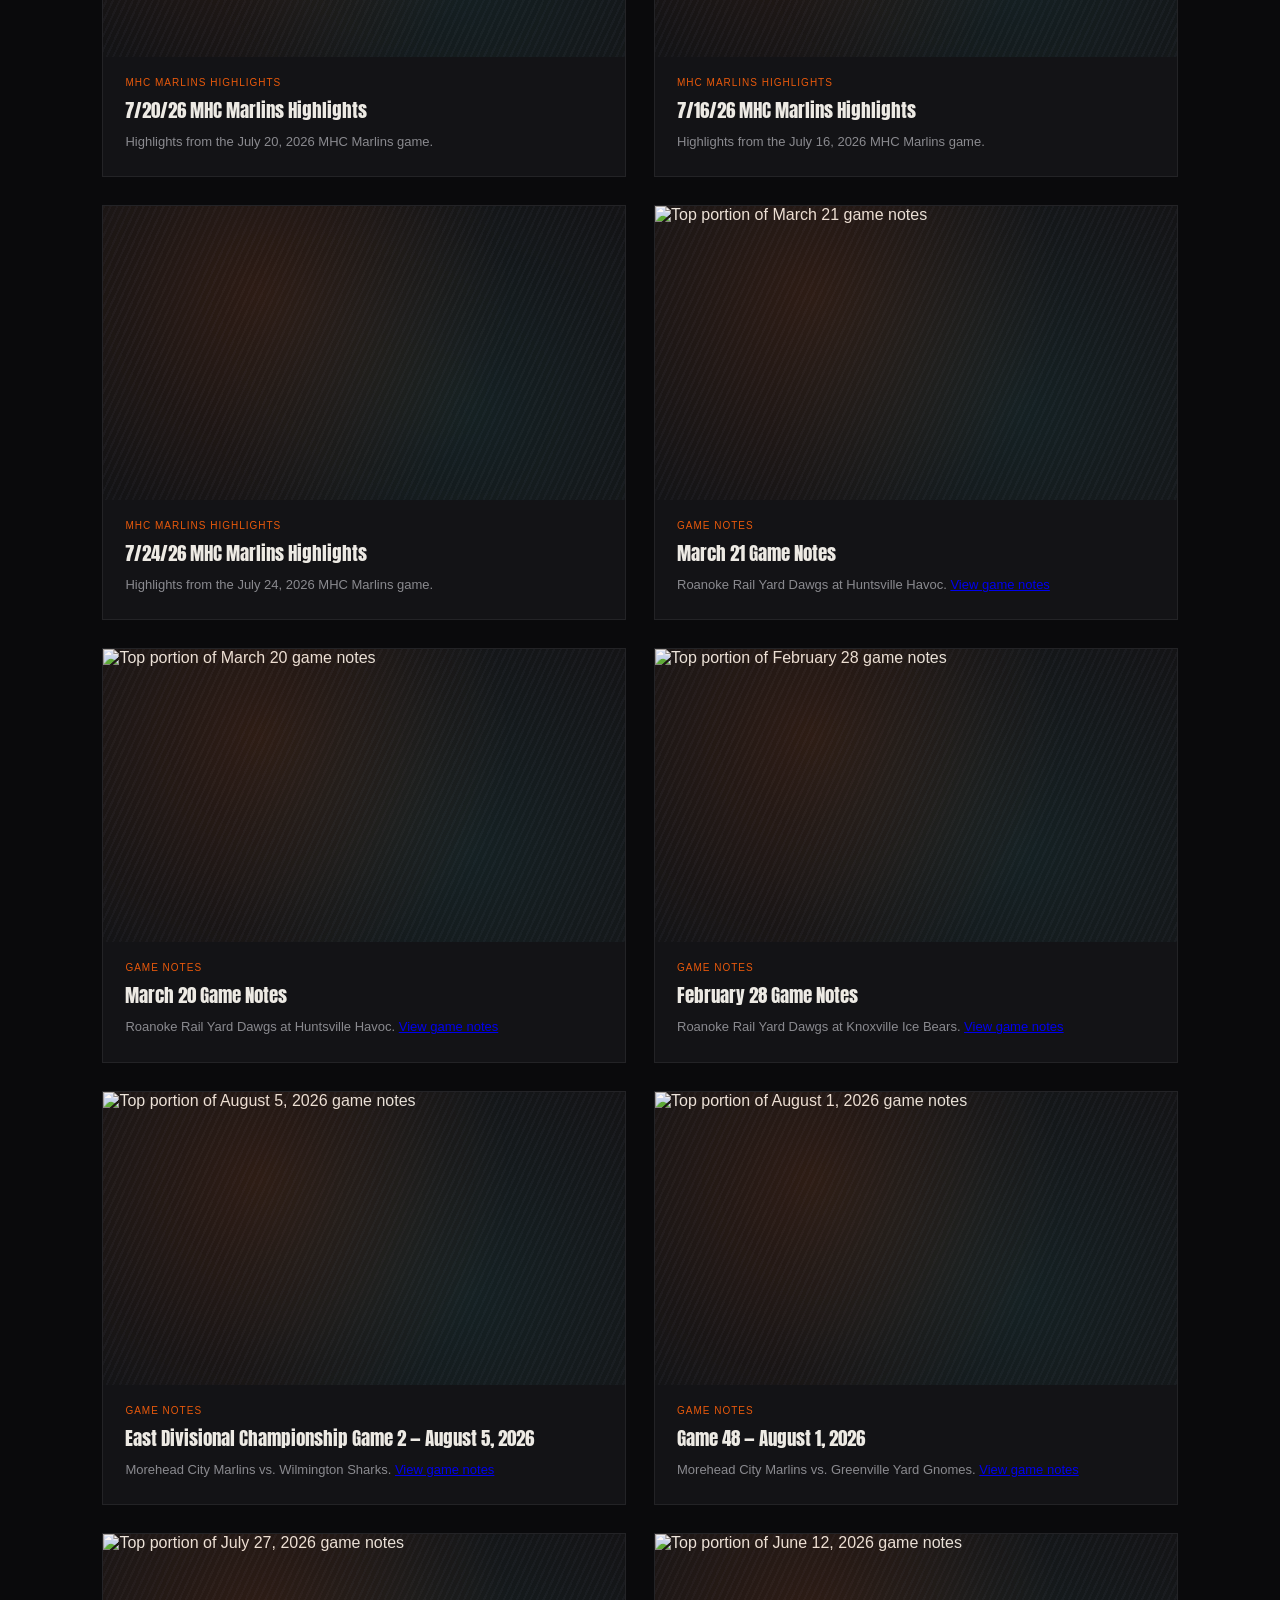
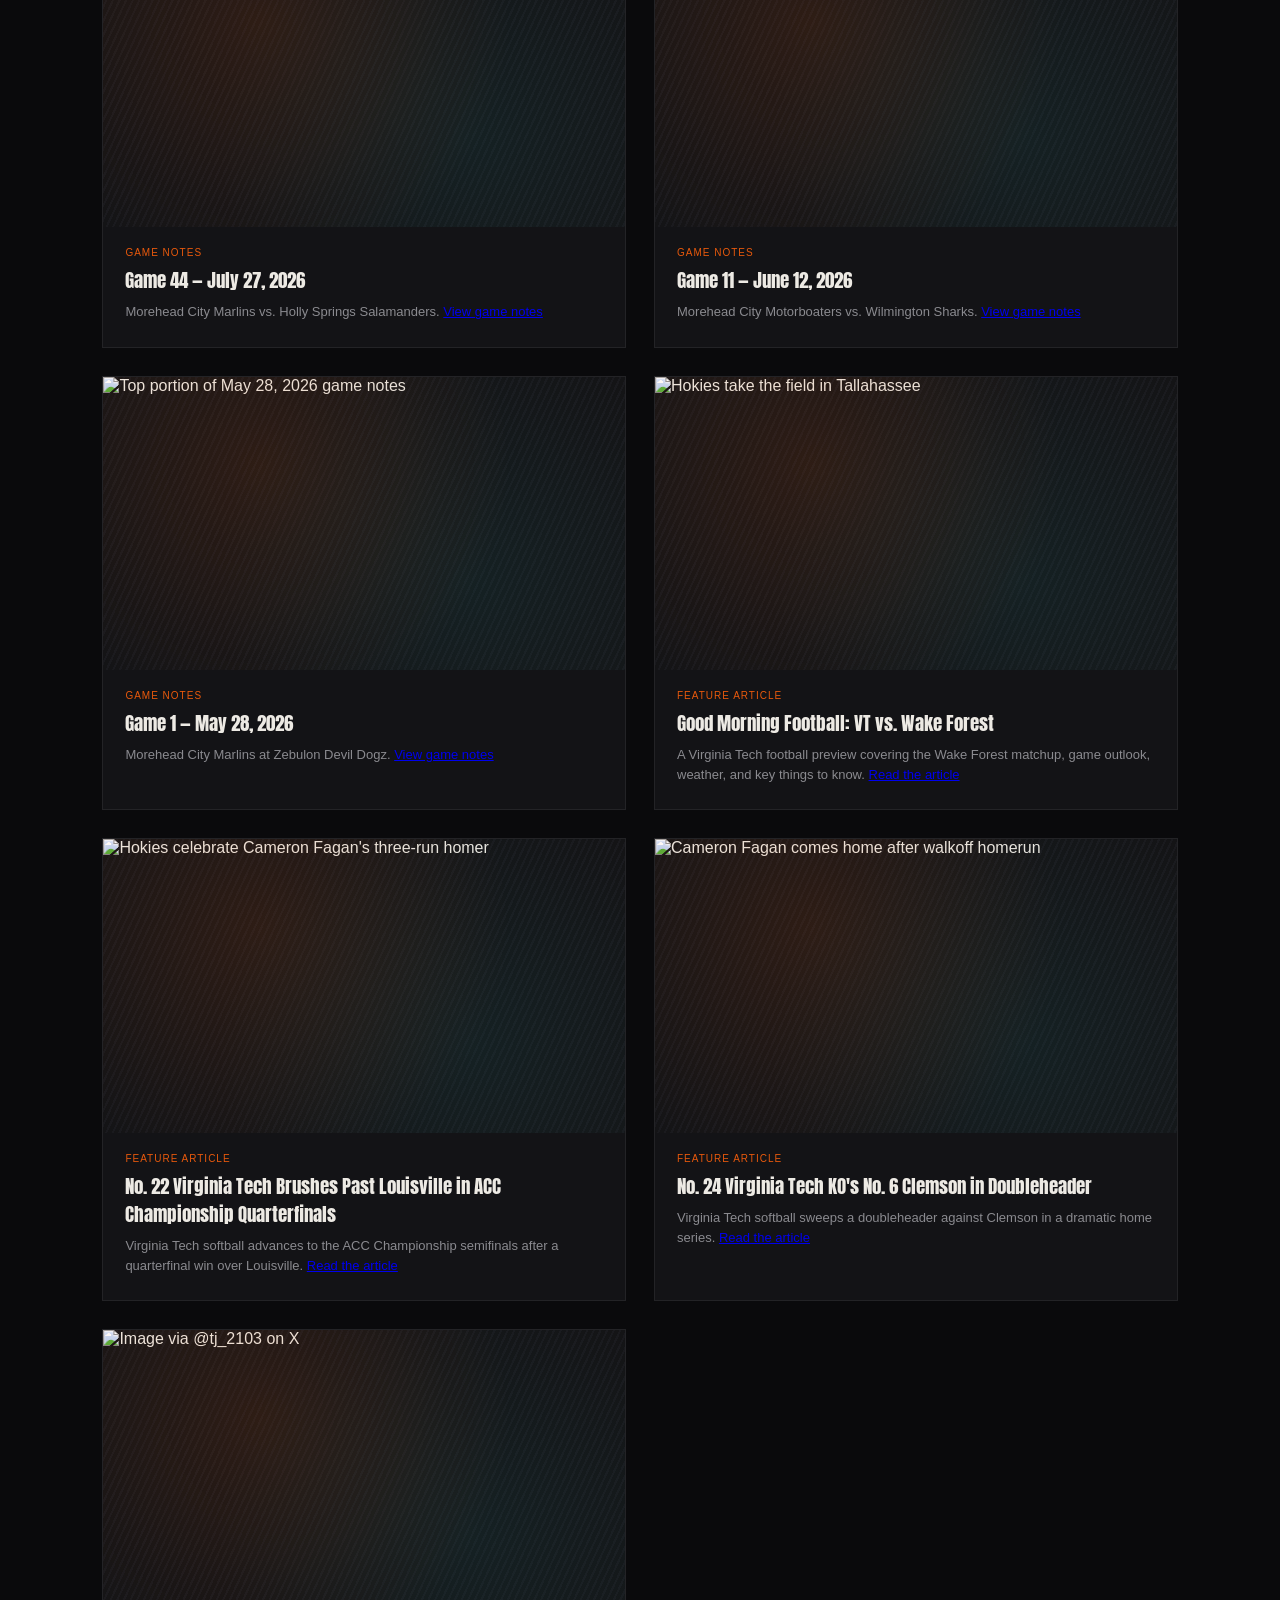
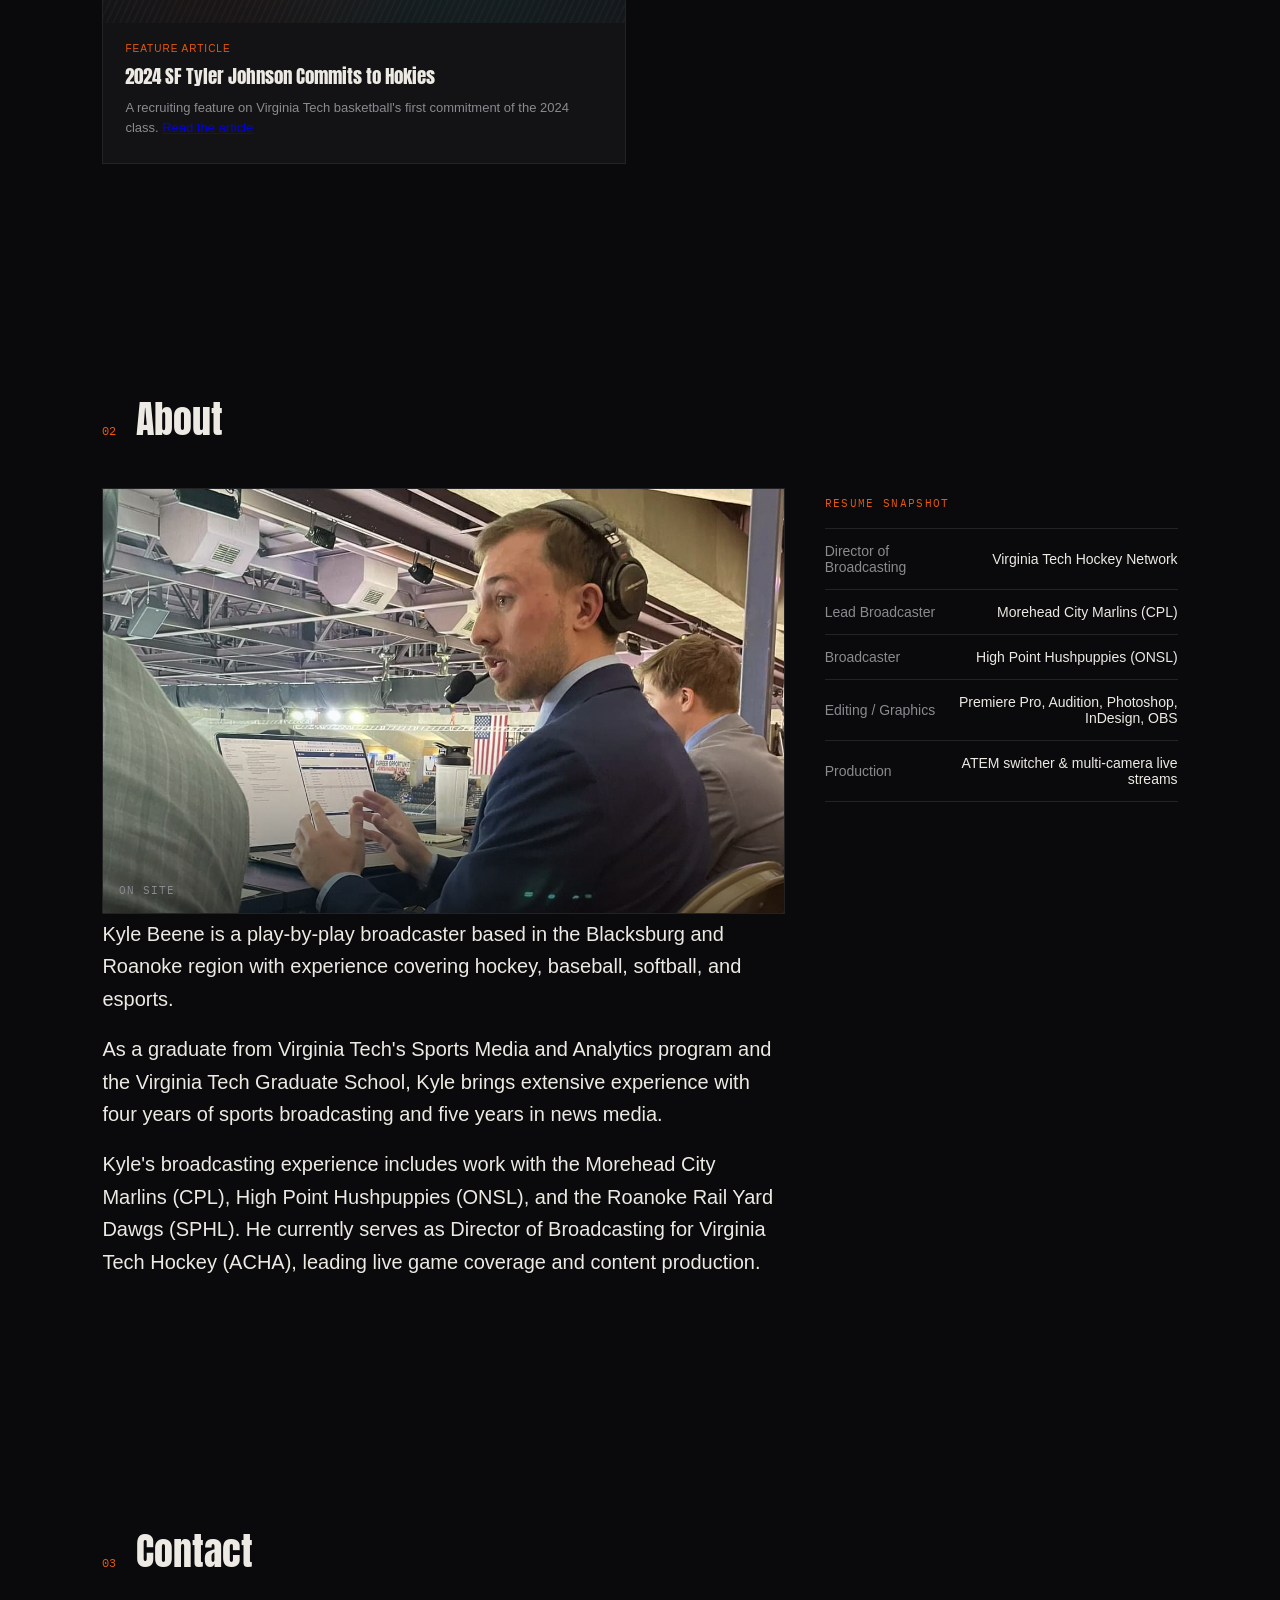
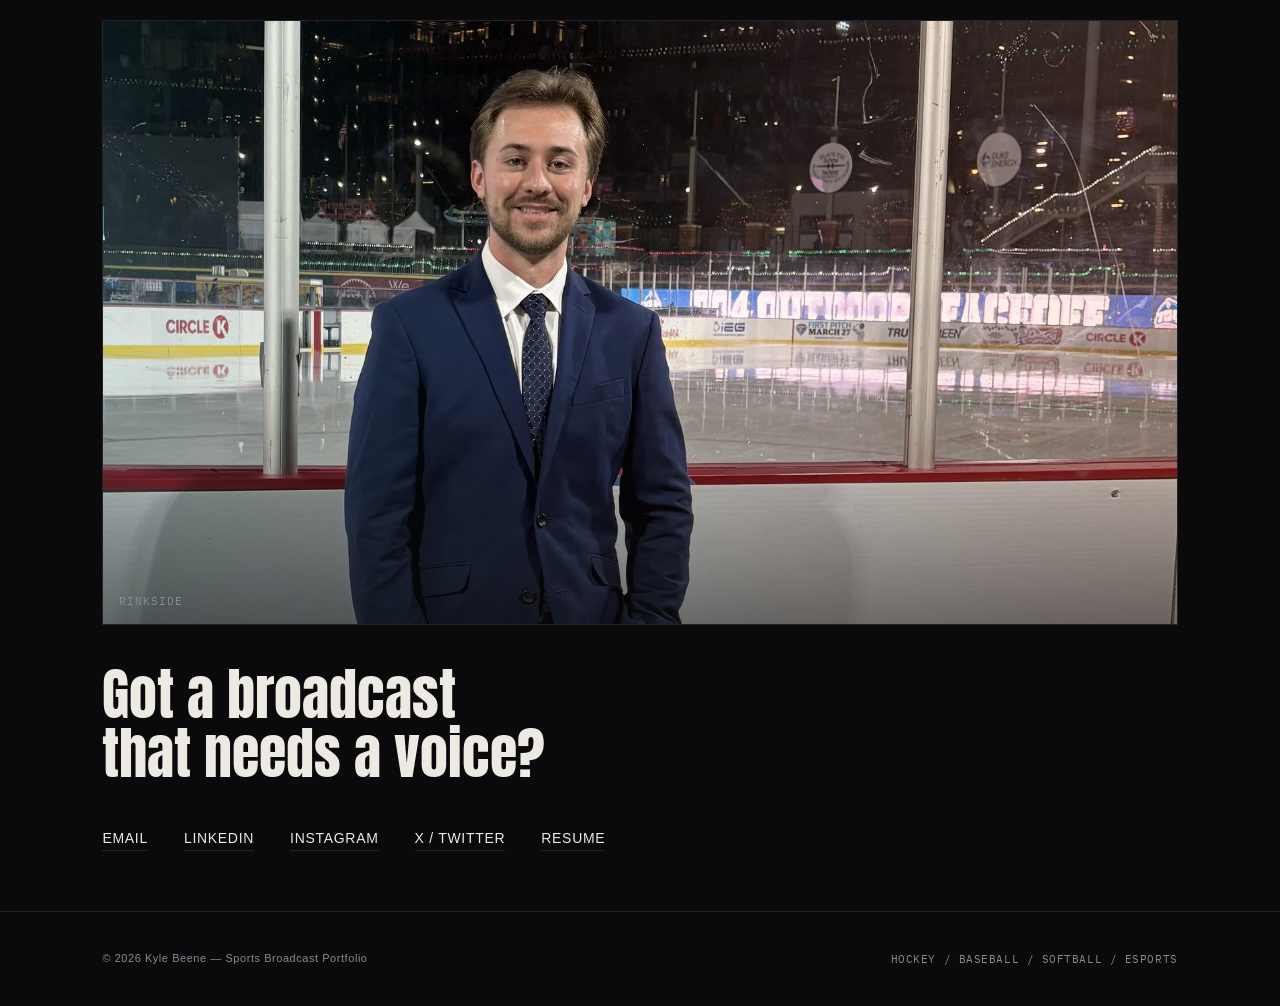
==== commit a109edad: "Rename portfolio_7.html to index.html" ====
--- a/index.html
+++ b/index.html
@@ -173,6 +173,8 @@
   .text-frame .lines{display:flex; flex-direction:column; gap:8px; margin-top:auto;}
   .text-frame .ln{height:2px; background:var(--line);}
   .text-frame .ln.w1{width:90%;} .text-frame .ln.w2{width:70%;} .text-frame .ln.w3{width:82%;}
+  .article-card-image{width:100%; height:100%; object-fit:cover; display:block;}
+  .game-notes-card-image{width:100%; height:100%; object-fit:cover; object-position:center top; display:block;}
 
   .frame-code{position:absolute; bottom:12px; left:14px; font-size:10px; color:var(--ink-dim);}
   .frame-dur{position:absolute; bottom:12px; right:14px; font-size:10px; color:var(--ink-dim);}
@@ -234,8 +236,13 @@
   }
 
   @media (max-width:820px){
+    section{padding-top:104px; padding-bottom:76px;}
     .grid{grid-template-columns:1fr;}
-    #about{grid-template-columns:1fr; gap:40px;}
+    .about-layout{grid-template-columns:1fr; gap:32px;}
+    .about-lead{font-size:17px; line-height:1.55;}
+    .resume-panel{padding-top:0;}
+    .stack-row{grid-template-columns:1fr; gap:6px; align-items:start;}
+    .stack-row span:last-child{text-align:left;}
     .navlinks{display:none;}
     .hero-meta{gap:28px;}
     #livebug{display:none;}
@@ -301,12 +308,11 @@
   </div>
 
   <div class="tabs mono" id="tabs">
-    <button class="tab active" data-filter="all">All</button>
+    <button class="tab active" data-filter="all">All Videos</button>
     <button class="tab" data-filter="highlights">Highlights</button>
     <button class="tab" data-filter="interviews">Interviews</button>
     <button class="tab" data-filter="articles">Articles</button>
     <button class="tab" data-filter="notes">Game Notes</button>
-    <button class="tab" data-filter="graphics">Graphics</button>
   </div>
 
   <div class="grid" id="grid">
@@ -425,6 +431,138 @@
         <div class="card-tag">MHC Marlins Highlights</div>
         <div class="card-title">7/24/26 MHC Marlins Highlights</div>
         <div class="card-desc">Highlights from the July 24, 2026 MHC Marlins game.</div>
+      </div>
+    </div>
+
+    <div class="card" data-cat="notes">
+      <div class="frame">
+        <img class="game-notes-card-image" src="game-notes-thumbnails/3.21NOTES.pdf.png" alt="Top portion of March 21 game notes">
+      </div>
+      <div class="card-body">
+        <div class="card-tag">Game Notes</div>
+        <div class="card-title">March 21 Game Notes</div>
+        <div class="card-desc">Roanoke Rail Yard Dawgs at Huntsville Havoc. <a href="3.21NOTES.pdf" target="_blank" rel="noopener">View game notes</a></div>
+      </div>
+    </div>
+
+    <div class="card" data-cat="notes">
+      <div class="frame">
+        <img class="game-notes-card-image" src="game-notes-thumbnails/3.20NOTES.pdf.png" alt="Top portion of March 20 game notes">
+      </div>
+      <div class="card-body">
+        <div class="card-tag">Game Notes</div>
+        <div class="card-title">March 20 Game Notes</div>
+        <div class="card-desc">Roanoke Rail Yard Dawgs at Huntsville Havoc. <a href="3.20NOTES.pdf" target="_blank" rel="noopener">View game notes</a></div>
+      </div>
+    </div>
+
+    <div class="card" data-cat="notes">
+      <div class="frame">
+        <img class="game-notes-card-image" src="game-notes-thumbnails/2.28NOTES.pdf.png" alt="Top portion of February 28 game notes">
+      </div>
+      <div class="card-body">
+        <div class="card-tag">Game Notes</div>
+        <div class="card-title">February 28 Game Notes</div>
+        <div class="card-desc">Roanoke Rail Yard Dawgs at Knoxville Ice Bears. <a href="2.28NOTES.pdf" target="_blank" rel="noopener">View game notes</a></div>
+      </div>
+    </div>
+
+    <div class="card" data-cat="notes">
+      <div class="frame">
+        <img class="game-notes-card-image" src="game-notes-thumbnails/8-5%20Game%20Notes.pdf.png" alt="Top portion of August 5, 2026 game notes">
+      </div>
+      <div class="card-body">
+        <div class="card-tag">Game Notes</div>
+        <div class="card-title">East Divisional Championship Game 2 — August 5, 2026</div>
+        <div class="card-desc">Morehead City Marlins vs. Wilmington Sharks. <a href="8-5%20Game%20Notes.pdf" target="_blank" rel="noopener">View game notes</a></div>
+      </div>
+    </div>
+
+    <div class="card" data-cat="notes">
+      <div class="frame">
+        <img class="game-notes-card-image" src="game-notes-thumbnails/8-1%20Game%20Notes.pdf.png" alt="Top portion of August 1, 2026 game notes">
+      </div>
+      <div class="card-body">
+        <div class="card-tag">Game Notes</div>
+        <div class="card-title">Game 48 — August 1, 2026</div>
+        <div class="card-desc">Morehead City Marlins vs. Greenville Yard Gnomes. <a href="8-1%20Game%20Notes.pdf" target="_blank" rel="noopener">View game notes</a></div>
+      </div>
+    </div>
+
+    <div class="card" data-cat="notes">
+      <div class="frame">
+        <img class="game-notes-card-image" src="game-notes-thumbnails/7-27%20Game%20Notes.pdf.png" alt="Top portion of July 27, 2026 game notes">
+      </div>
+      <div class="card-body">
+        <div class="card-tag">Game Notes</div>
+        <div class="card-title">Game 44 — July 27, 2026</div>
+        <div class="card-desc">Morehead City Marlins vs. Holly Springs Salamanders. <a href="7-27%20Game%20Notes.pdf" target="_blank" rel="noopener">View game notes</a></div>
+      </div>
+    </div>
+
+    <div class="card" data-cat="notes">
+      <div class="frame">
+        <img class="game-notes-card-image" src="game-notes-thumbnails/6-12%20Game%20Notes.pdf.png" alt="Top portion of June 12, 2026 game notes">
+      </div>
+      <div class="card-body">
+        <div class="card-tag">Game Notes</div>
+        <div class="card-title">Game 11 — June 12, 2026</div>
+        <div class="card-desc">Morehead City Motorboaters vs. Wilmington Sharks. <a href="6-12%20Game%20Notes.pdf" target="_blank" rel="noopener">View game notes</a></div>
+      </div>
+    </div>
+
+    <div class="card" data-cat="notes">
+      <div class="frame">
+        <img class="game-notes-card-image" src="game-notes-thumbnails/5-28%20Game%20Notes.pdf.png" alt="Top portion of May 28, 2026 game notes">
+      </div>
+      <div class="card-body">
+        <div class="card-tag">Game Notes</div>
+        <div class="card-title">Game 1 — May 28, 2026</div>
+        <div class="card-desc">Morehead City Marlins at Zebulon Devil Dogz. <a href="5-28%20Game%20Notes.pdf" target="_blank" rel="noopener">View game notes</a></div>
+      </div>
+    </div>
+
+    <div class="card" data-cat="articles">
+      <div class="frame">
+        <img class="article-card-image" src="https://craft-sonsofsat.transforms.svdcdn.com/production/F73IWYVbcAAeHtL.jpeg?w=1200&amp;h=630&amp;q=82&amp;auto=format&amp;fit=crop&amp;dm=1704728924&amp;s=ff26cc8a034c1772cc7bdd14e0fc4d99" alt="Hokies take the field in Tallahassee">
+      </div>
+      <div class="card-body">
+        <div class="card-tag">Feature Article</div>
+        <div class="card-title">Good Morning Football: VT vs. Wake Forest</div>
+        <div class="card-desc">A Virginia Tech football preview covering the Wake Forest matchup, game outlook, weather, and key things to know. <a href="good-morning-football-vt-vs-wake-forest.pdf" target="_blank" rel="noopener">Read the article</a></div>
+      </div>
+    </div>
+
+    <div class="card" data-cat="articles">
+      <div class="frame">
+        <img class="article-card-image" src="https://craft-sonsofsat.transforms.svdcdn.com/production/IMG_1196.jpg?w=1200&amp;h=630&amp;q=82&amp;auto=format&amp;fit=crop&amp;dm=1704729063&amp;s=bf1e5bf825796caa4b682f51236859cf" alt="Hokies celebrate Cameron Fagan's three-run homer">
+      </div>
+      <div class="card-body">
+        <div class="card-tag">Feature Article</div>
+        <div class="card-title">No. 22 Virginia Tech Brushes Past Louisville in ACC Championship Quarterfinals</div>
+        <div class="card-desc">Virginia Tech softball advances to the ACC Championship semifinals after a quarterfinal win over Louisville. <a href="no-22-virginia-tech-brushes-past-louisville-in-acc-championship-quarterfinals.pdf" target="_blank" rel="noopener">Read the article</a></div>
+      </div>
+    </div>
+
+    <div class="card" data-cat="articles">
+      <div class="frame">
+        <img class="article-card-image" src="https://craft-sonsofsat.transforms.svdcdn.com/production/IMG_1133.jpg?w=1200&amp;h=630&amp;q=82&amp;auto=format&amp;fit=crop&amp;dm=1704729062&amp;s=9099331b7c0c22de19e77af25b462f48" alt="Cameron Fagan comes home after walkoff homerun">
+      </div>
+      <div class="card-body">
+        <div class="card-tag">Feature Article</div>
+        <div class="card-title">No. 24 Virginia Tech KO's No. 6 Clemson in Doubleheader</div>
+        <div class="card-desc">Virginia Tech softball sweeps a doubleheader against Clemson in a dramatic home series. <a href="no-24-virginia-tech-kos-no-6-clemson-in-doubleheader.pdf" target="_blank" rel="noopener">Read the article</a></div>
+      </div>
+    </div>
+
+    <div class="card" data-cat="articles">
+      <div class="frame">
+        <img class="article-card-image" src="https://craft-sonsofsat.transforms.svdcdn.com/production/F4kIDvBXwAANsss.jpg?w=1200&amp;h=630&amp;q=82&amp;auto=format&amp;fit=crop&amp;dm=1704728922&amp;s=23fef53d013fbdc41f7698e783af24eb" alt="Image via @tj_2103 on X">
+      </div>
+      <div class="card-body">
+        <div class="card-tag">Feature Article</div>
+        <div class="card-title">2024 SF Tyler Johnson Commits to Hokies</div>
+        <div class="card-desc">A recruiting feature on Virginia Tech basketball's first commitment of the 2024 class. <a href="2024-sf-tyler-johnson-commits-to-hokies.pdf" target="_blank" rel="noopener">Read the article</a></div>
       </div>
     </div>
 
@@ -502,7 +640,8 @@
       tab.classList.add('active');
       const filter = tab.dataset.filter;
       cards.forEach(card => {
-        if(filter === 'all' || card.dataset.cat === filter){
+        const isVideo = card.querySelector('iframe') !== null;
+        if((filter === 'all' && isVideo) || card.dataset.cat === filter){
           card.hidden = false;
         } else {
           card.hidden = true;
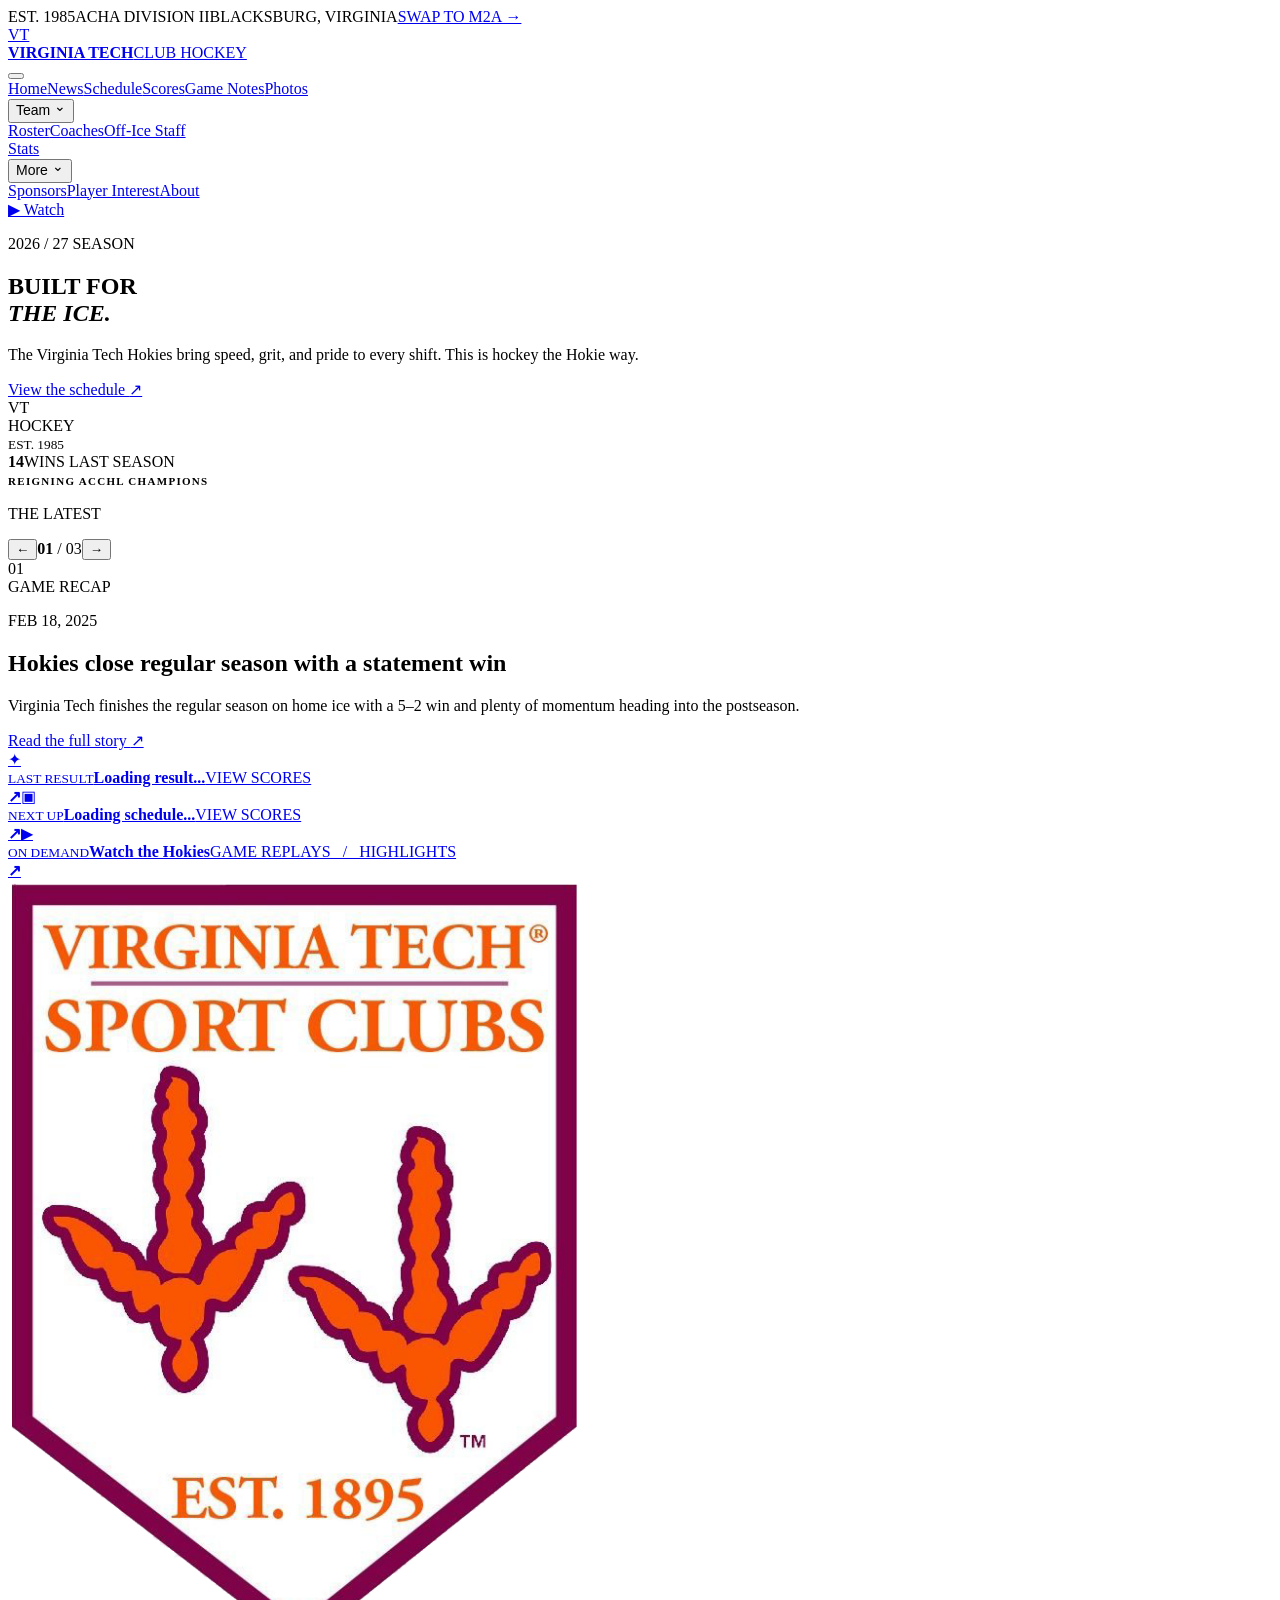
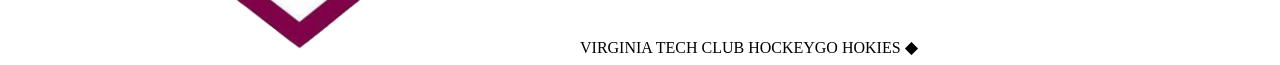
==== commit cf60ee69: "Add files via upload" ====
--- a/index.html
+++ b/index.html
@@ -1,655 +1,61 @@
-<!DOCTYPE html>
+<!doctype html>
 <html lang="en">
-<head>
-<meta charset="UTF-8">
-<meta name="viewport" content="width=device-width, initial-scale=1.0">
-<title>ON THE CALL — Sports Broadcaster Portfolio</title>
-<link rel="preconnect" href="https://fonts.googleapis.com">
-<link href="https://fonts.googleapis.com/css2?family=Anton&family=Neue+Montreal:wght@400;500;600&family=IBM+Plex+Mono:wght@400;500;600&display=swap" rel="stylesheet">
-<style>
-  :root{
-    --bg: #0A0A0C;
-    --bg-panel: #131316;
-    --line: #232326;
-    --ink: #EDEAE4;
-    --ink-dim: #8A8A8F;
-    --amber: #E8590C;
-    --teal: #1B6B6F;
-    --amber-glow: rgba(232, 89, 12, 0.35);
-  }
-  *{margin:0;padding:0;box-sizing:border-box;}
-  html{scroll-behavior:smooth;}
-  body{
-    background:var(--bg);
-    color:var(--ink);
-    font-family:'Neue Montreal', -apple-system, sans-serif;
-    overflow-x:hidden;
-    position:relative;
-  }
-  body::before{
-    content:"";
-    position:fixed; inset:0;
-    background-image:url("data:image/svg+xml,%3Csvg xmlns='http://www.w3.org/2000/svg' width='100' height='100'%3E%3Cfilter id='n'%3E%3CfeTurbulence type='fractalNoise' baseFrequency='0.9' numOctaves='2' stitchTiles='stitch'/%3E%3C/filter%3E%3Crect width='100%25' height='100%25' filter='url(%23n)' opacity='0.4'/%3E%3C/svg%3E");
-    opacity:0.02;
-    pointer-events:none;
-    z-index:999;
-    mix-blend-mode:overlay;
-  }
-  .mono{font-family:'IBM Plex Mono', monospace;}
+  <head>
+    <meta charset="UTF-8" />
+    <meta name="viewport" content="width=device-width, initial-scale=1.0" />
+    <meta name="theme-color" content="#07090b" />
+    <title>Virginia Tech Hockey | Hokies Ice</title>
+    <link rel="preconnect" href="https://fonts.googleapis.com" />
+    <link rel="preconnect" href="https://fonts.gstatic.com" crossorigin />
+    <link href="https://fonts.googleapis.com/css2?family=Barlow+Condensed:wght@500;600;700;800;900&family=DM+Sans:wght@400;500;600;700&display=swap" rel="stylesheet" />
+    <link rel="stylesheet" href="style.css" />
+    <link rel="stylesheet" href="news-card.css" />
+    <style>.team-menu>button{font-size:14px;line-height:17px;position:relative;top:1px}.team-menu>button span{vertical-align:middle;position:relative;top:-5px}</style>
+  </head>
+  <body>
+    <div class="topline"><div class="page-width top-line-inner"><span>EST. 1985</span><span>ACHA DIVISION II</span><span>BLACKSBURG, VIRGINIA</span><a class="team-swap-link" href="M2A/index.html">SWAP TO M2A &#8594;</a></div></div>
+    <header class="site-header">
+      <div class="page-width header-inner">
+        <a class="brand" href="#home" aria-label="Virginia Tech Hockey home">
+          <div class="crest"><span>VT</span><i></i></div>
+          <div class="brand-copy"><strong>VIRGINIA TECH</strong><span>CLUB HOCKEY</span></div>
+        </a>
+        <button class="menu-toggle" aria-label="Open menu" aria-expanded="false"><span></span><span></span></button>
+        <nav class="nav" aria-label="Main navigation">
+          <a class="active" href="#home">Home</a><a href="news.html">News</a><a href="schedule.html">Schedule</a><a href="scores.html">Scores</a><a href="game-notes.html" style="white-space:nowrap">Game Notes</a><a href="photos.html">Photos</a><div class="team-menu"><button type="button">Team <span>⌄</span></button><div class="team-dropdown"><a href="roster.html">Roster</a><a href="coaches.html">Coaches</a><a href="off-ice-staff.html">Off-Ice Staff</a></div></div><a href="#stats">Stats</a><div class="team-menu more-menu"><button type="button">More <span>⌄</span></button><div class="team-dropdown"><a href="sponsors.html">Sponsors</a><a href="player-interest.html">Player Interest</a><a href="about.html">About</a></div></div><a class="watch-link" href="http://www.youtube.com/@VTHockey" target="_blank" rel="noopener noreferrer"><span class="play-dot">▶</span> Watch</a>
+        </nav>
+      </div>
+    </header>
 
-  #scrub{
-    position:fixed; top:0; left:0; height:2px; background:var(--amber);
-    z-index:1000; width:0%; transition:width 0.1s linear;
-  }
+    <main id="home">
+      <section class="hero page-width">
+        <div class="hero-copy">
+          <p class="eyebrow"><span></span> 2026 / 27 SEASON</p>
+          <h1>BUILT FOR<br /><em>THE ICE.</em></h1>
+          <p class="hero-intro">The Virginia Tech Hokies bring speed, grit, and pride to every shift. This is hockey the Hokie way.</p>
+          <a class="button button-orange" href="schedule.html" style="margin-bottom:82px">View the schedule <span>↗</span></a>
+        </div>
+        <div class="hero-mark" aria-label="Virginia Tech Hockey crest graphic">
+          <div class="mark-ring"><div class="mark-vt">VT</div><div class="mark-label">HOCKEY<br /><small>EST. 1985</small></div></div>
+          <div class="mark-lines"></div>
+        </div>
+        <div class="hero-stats"><div><b>14</b><span>WINS LAST SEASON</span></div><div class="champion-stat" style="border-left-color:var(--orange);justify-content:end"><span style="color:var(--orange);font-size:11px;line-height:1.15;max-width:135px;font-weight:700;letter-spacing:1.3px">REIGNING ACCHL CHAMPIONS</span></div></div>
+      </section>
 
-  /* score-bug style live badge */
-  #livebug{
-    position:fixed; top:16px; right:24px; z-index:1000;
-    display:flex; align-items:center; gap:8px;
-    background:var(--bg-panel); border:1px solid var(--line);
-    padding:6px 12px; font-size:11px; letter-spacing:0.08em;
-  }
-  #livebug .dot{width:6px; height:6px; border-radius:50%; background:var(--amber); animation:pulse 2.4s infinite;}
-  @keyframes pulse{0%,100%{opacity:1;}50%{opacity:0.55;}}
+      <section class="feature-section page-width" id="news">
+        <div class="section-heading"><p class="eyebrow"><span></span> THE LATEST</p><div class="feature-controls"><button class="control prev" aria-label="Previous article">←</button><span class="slide-count"><b id="current-slide">01</b> / 03</span><button class="control next" aria-label="Next article">→</button></div></div>
+        <article class="feature-card">
+          <div class="feature-visual visual-one"><span class="visual-number">01</span><div class="ice-shape"></div><span class="visual-tag">GAME RECAP</span></div>
+          <div class="feature-content"><p class="article-meta">FEB 18, 2025</p><h2 id="article-title">Hokies close regular season with a statement win</h2><p id="article-body">Virginia Tech finishes the regular season on home ice with a 5–2 win and plenty of momentum heading into the postseason.</p><a class="text-link" href="#news">Read the full story <span>↗</span></a><div class="progress"><i></i></div></div>
+        </article>
+      </section>
 
-  nav{
-    position:fixed; top:0; left:0; right:0; z-index:900;
-    display:flex; align-items:center; justify-content:space-between;
-    padding:24px 32px 16px;
-    background:linear-gradient(to bottom, rgba(10,10,12,0.9), transparent);
-    backdrop-filter:blur(2px);
-  }
-  .logo{font-family:'Anton', sans-serif; font-size:20px; letter-spacing:0.04em;}
-  .navlinks{display:flex; gap:28px; font-size:12px; letter-spacing:0.1em; text-transform:uppercase;}
-  .navlinks a{color:var(--ink-dim); text-decoration:none; transition:color 0.2s;}
-  .navlinks a:hover{color:var(--amber);}
-
-  section{padding:132px 8vw 94px; position:relative; max-width:1400px; margin:0 auto;}
-
-  #hero{min-height:100vh; display:flex; flex-direction:column; justify-content:center; padding-top:0;}
-  .hero-grid{display:grid; grid-template-columns:1.15fr 0.85fr; gap:64px; align-items:center;}
-  .hero-photo{
-    position:relative; border:1px solid var(--line); background:var(--bg-panel);
-    aspect-ratio:4/5; overflow:hidden;
-  }
-  .hero-photo img{width:100%; height:100%; object-fit:cover; display:block; filter:saturate(0.9) contrast(1.05);}
-  .hero-photo.on-site-photo img{
-    object-position:center 30%;
-    transform:scale(1.09);
-  }
-  .hero-photo::after{
-    content:""; position:absolute; inset:0;
-    background:linear-gradient(180deg, rgba(10,10,12,0) 60%, rgba(10,10,12,0.55) 100%),
-               linear-gradient(90deg, rgba(27,107,111,0.18), transparent 40%, rgba(232,89,12,0.12));
-    pointer-events:none;
-  }
-  .hero-photo-tag{
-    position:absolute; bottom:16px; left:16px; z-index:2;
-    font-size:11px; letter-spacing:0.08em; color:var(--ink-dim);
-  }
-  @media (max-width:900px){
-    .hero-grid{grid-template-columns:1fr;}
-    .hero-photo{max-width:340px; order:-1;}
-  }
-  .eyebrow{
-    font-size:12px; letter-spacing:0.2em; color:var(--amber); text-transform:uppercase;
-    display:flex; align-items:center; gap:10px; margin-bottom:28px;
-  }
-  .eyebrow::before{content:""; width:24px; height:1px; background:var(--amber);}
-  h1.hero-title{
-    font-family:'Anton', sans-serif;
-    font-size:clamp(38px, 6.5vw, 92px);
-    line-height:1.02;
-    letter-spacing:-0.005em;
-    text-transform:uppercase;
-    max-width:1150px;
-    font-weight:400;
-  }
-  h1.hero-title .grade{
-    color:var(--amber);
-  }
-  .hero-sub{
-    margin-top:32px; max-width:560px; color:var(--ink-dim); font-size:17px; line-height:1.6;
-  }
-  .hero-meta{
-    display:flex; gap:48px; margin-top:64px; padding-top:28px; border-top:1px solid var(--line); flex-wrap:wrap;
-  }
-  .hero-meta div span{display:block; font-size:11px; color:var(--ink-dim); letter-spacing:0.08em; text-transform:uppercase; margin-bottom:6px;}
-  .hero-meta div strong{font-family:'Anton', sans-serif; font-size:22px; font-weight:400;}
-
-  /* SECTION HEADERS */
-  .sec-head{display:flex; align-items:baseline; gap:20px; margin-bottom:40px;}
-  .sec-code{font-size:12px; color:var(--amber);}
-  h2.sec-title{
-    font-family:'Anton', sans-serif; font-size:clamp(26px,3vw,38px);
-    text-transform:none; letter-spacing:0; font-weight:400;
-  }
-
-  /* CATEGORY TABS — styled like broadcast lower-third selectors */
-  .tabs{display:flex; gap:0; margin-bottom:48px; border:1px solid var(--line); width:fit-content; flex-wrap:wrap;}
-  .tab{
-    font-family:'IBM Plex Mono', monospace; font-size:11px; letter-spacing:0.08em; text-transform:uppercase;
-    padding:11px 18px; color:var(--ink-dim); background:transparent; border:none; cursor:pointer;
-    border-right:1px solid var(--line);
-  }
-  .tab:last-child{border-right:none;}
-  .tab:hover{color:var(--ink);}
-  .tab.active{background:var(--amber); color:#0A0A0C;}
-
-  .grid{display:grid; grid-template-columns:repeat(2,1fr); gap:28px;}
-  .card{
-    position:relative; border:1px solid var(--line); background:var(--bg-panel);
-    overflow:hidden; transition:border-color 0.25s, transform 0.25s;
-  }
-  .card:hover{border-color:var(--amber); transform:translateY(-2px);}
-  .card[hidden]{display:none;}
-
-  .frame{
-    aspect-ratio:16/9; position:relative; overflow:hidden;
-    background:repeating-linear-gradient(115deg, #1a1a1e 0 2px, #141416 2px 6px);
-  }
-  .frame::after{
-    content:""; position:absolute; inset:0;
-    background:radial-gradient(circle at 30% 30%, rgba(232,89,12,0.12), transparent 60%),
-               radial-gradient(circle at 70% 70%, rgba(27,107,111,0.15), transparent 60%);
-    pointer-events:none;
-  }
-  .play-btn{
-    position:absolute; top:50%; left:50%; transform:translate(-50%,-50%);
-    width:52px; height:52px; border-radius:50%; border:1px solid rgba(237,234,228,0.4);
-    display:flex; align-items:center; justify-content:center;
-    backdrop-filter:blur(4px); background:rgba(10,10,12,0.3);
-    transition:all 0.25s;
-  }
-  .card:hover .play-btn{border-color:var(--amber); background:var(--amber); transform:translate(-50%,-50%) scale(1.03);}
-  .play-btn::after{content:""; width:0; height:0; border-left:12px solid var(--ink); border-top:7px solid transparent; border-bottom:7px solid transparent; margin-left:3px;}
-  .card:hover .play-btn::after{border-left-color:#0A0A0C;}
-
-  /* text-type frame for articles / game notes */
-  .frame.text-frame{
-    display:flex; flex-direction:column; justify-content:space-between; padding:20px;
-  }
-  .text-frame .glyph{font-family:'Anton', sans-serif; font-size:15px; color:var(--ink-dim); letter-spacing:0.1em;}
-  .text-frame .lines{display:flex; flex-direction:column; gap:8px; margin-top:auto;}
-  .text-frame .ln{height:2px; background:var(--line);}
-  .text-frame .ln.w1{width:90%;} .text-frame .ln.w2{width:70%;} .text-frame .ln.w3{width:82%;}
-  .article-card-image{width:100%; height:100%; object-fit:cover; display:block;}
-  .game-notes-card-image{width:100%; height:100%; object-fit:cover; object-position:center top; display:block;}
-
-  .frame-code{position:absolute; bottom:12px; left:14px; font-size:10px; color:var(--ink-dim);}
-  .frame-dur{position:absolute; bottom:12px; right:14px; font-size:10px; color:var(--ink-dim);}
-
-  .video-embed{position:relative; width:100%; height:100%;}
-  .video-embed iframe{position:absolute; inset:0; width:100%; height:100%; border:0; display:block;}
-
-  /* featured reel */
-  .featured{
-    border:1px solid var(--line); background:var(--bg-panel); margin-bottom:56px;
-    display:grid; grid-template-columns:1.3fr 1fr;
-  }
-  .featured .frame{aspect-ratio:16/9; height:auto;}
-  .featured-body{padding:32px; display:flex; flex-direction:column; justify-content:center;}
-  .featured-tag{font-size:10px; letter-spacing:0.12em; text-transform:uppercase; color:var(--amber); margin-bottom:12px;}
-  .featured-title{font-family:'Anton', sans-serif; font-size:28px; text-transform:uppercase; margin-bottom:14px;}
-  .featured-desc{font-size:14px; color:var(--ink-dim); line-height:1.6;}
-  @media (max-width:820px){
-    .featured{grid-template-columns:1fr;}
-    .featured .frame{aspect-ratio:16/9;}
-  }
-  .card-body{padding:20px 22px 24px;}
-  .card-tag{font-size:10px; letter-spacing:0.1em; text-transform:uppercase; color:var(--amber); margin-bottom:8px;}
-  .card-title{font-family:'Anton', sans-serif; font-size:19px; font-weight:400; text-transform:none; margin-bottom:8px;}
-  .card-desc{font-size:13px; color:var(--ink-dim); line-height:1.55;}
-
-  /* ABOUT */
-  #about{display:block;}
-  .about-layout{display:grid; grid-template-columns:minmax(0, 1.45fr) minmax(260px, 0.75fr); gap:40px; width:100%; align-items:start;}
-  .about-photo-wrap{display:flex; flex-direction:column;}
-  .about-lead{font-size:20px; line-height:1.62; font-weight:400; width:100%; max-width:none; margin-top:4px;}
-  .about-lead .amber{color:var(--amber);}
-  .about-lead p{margin:0 0 18px;}
-  .resume-panel{padding-top:8px;}
-  .resume-heading{font-size:11px; letter-spacing:0.12em; text-transform:uppercase; color:var(--amber); margin-bottom:18px;}
-  .stack{margin-top:0; display:flex; flex-direction:column; gap:0; border-top:1px solid var(--line);}
-  .stack-row{display:grid; grid-template-columns:1fr auto; align-items:center; padding:14px 0; border-bottom:1px solid var(--line); font-size:14px; gap:18px;}
-  .stack-row span:first-child{color:var(--ink-dim); text-align:left;}
-  .stack-row span:last-child{text-align:right; white-space:normal;}
-
-  /* CONTACT */
-  #contact{text-align:left; padding-bottom:60px;}
-  h2.big-cta{
-    font-family:'Anton', sans-serif; font-size:clamp(30px,4.5vw,56px); text-transform:none; font-weight:400;
-    line-height:1.05; max-width:900px;
-  }
-  .contact-links{display:flex; gap:36px; margin-top:48px; flex-wrap:wrap;}
-  .contact-links a{
-    color:var(--ink); text-decoration:none; font-size:14px; letter-spacing:0.05em;
-    text-transform:uppercase; border-bottom:1px solid var(--line); padding-bottom:4px;
-    transition:border-color 0.2s, color 0.2s;
-  }
-  .contact-links a:hover{border-color:var(--amber); color:var(--amber);}
-
-  footer{
-    padding:40px 8vw; display:flex; justify-content:space-between;
-    border-top:1px solid var(--line); font-size:11px; color:var(--ink-dim);
-    letter-spacing:0.05em; flex-wrap:wrap; gap:10px;
-  }
-
-  @media (max-width:820px){
-    section{padding-top:104px; padding-bottom:76px;}
-    .grid{grid-template-columns:1fr;}
-    .about-layout{grid-template-columns:1fr; gap:32px;}
-    .about-lead{font-size:17px; line-height:1.55;}
-    .resume-panel{padding-top:0;}
-    .stack-row{grid-template-columns:1fr; gap:6px; align-items:start;}
-    .stack-row span:last-child{text-align:left;}
-    .navlinks{display:none;}
-    .hero-meta{gap:28px;}
-    #livebug{display:none;}
-  }
-  @media (prefers-reduced-motion: reduce){
-    html{scroll-behavior:auto;}
-    *{transition:none !important;}
-    #livebug .dot{animation:none;}
-  }
-  a:focus-visible, .tab:focus-visible{outline:2px solid var(--amber); outline-offset:3px;}
-</style>
-</head>
-<body>
-
-<div id="scrub"></div>
-<div id="livebug" class="mono"><span class="dot"></span> ON AIR</div>
-
-<nav>
-  <div class="logo">ON THE CALL<span style="color:var(--amber)">.</span></div>
-  <div class="navlinks">
-    <a href="#work">Work</a>
-    <a href="#about">About</a>
-    <a href="#contact">Contact</a>
-  </div>
-</nav>
-
-<section id="hero">
-  <div class="hero-grid">
-    <div>
-      <div class="eyebrow mono">Sports Broadcaster — Hockey, Baseball, Softball &amp; Esports</div>
-      <h1 class="hero-title">Every game has <span class="grade">a story.</span></h1>
-      <p class="hero-sub">Bringing games to life through play-by-play, production, and storytelling</p>
-      <div class="hero-meta">
-        <div><span>Broadcasting Since</span><strong>2017</strong></div>
-        <div><span>Games Called</span><strong>150+</strong></div>
-        <div><span>Sports</span><strong>Hockey / Baseball / Softball / Esports</strong></div>
-      </div>
-    </div>
-    <div class="hero-photo">
-      <img src="[data-uri]" alt="Kyle Beene on the broadcast set">
-      <span class="hero-photo-tag mono">IN THE BOOTH</span>
-    </div>
-  </div>
-</section>
-
-<section id="work">
-  <div class="sec-head">
-    <span class="sec-code mono">01</span>
-    <h2 class="sec-title">Selected Work</h2>
-  </div>
-
-  <div class="featured">
-    <div class="frame">
-      <div class="video-embed">
-        <iframe width="560" height="315" src="https://www.youtube.com/embed/nZrC6_tkmoE?si=HN26Gj3dp7tI7WEA" title="YouTube video player" frameborder="0" allow="accelerometer; autoplay; clipboard-write; encrypted-media; gyroscope; picture-in-picture; web-share" referrerpolicy="strict-origin-when-cross-origin" allowfullscreen></iframe>
-      </div>
-    </div>
-    <div class="featured-body">
-      <div class="featured-tag mono">Broadcast Reel</div>
-      <div class="featured-title">The Quick Look</div>
-      <p class="featured-desc">A full reel covering play-by-play, standups, studio segments, and interviews</p>
-    </div>
-  </div>
-
-  <div class="tabs mono" id="tabs">
-    <button class="tab active" data-filter="all">All Videos</button>
-    <button class="tab" data-filter="highlights">Highlights</button>
-    <button class="tab" data-filter="interviews">Interviews</button>
-    <button class="tab" data-filter="articles">Articles</button>
-    <button class="tab" data-filter="notes">Game Notes</button>
-  </div>
-
-  <div class="grid" id="grid">
-
-    <div class="card" data-cat="highlights">
-      <div class="frame">
-        <div class="video-embed">
-          <iframe src="https://www.youtube.com/embed/zTkGHf8Vun4" title="6/26/26 MHC Marlins Highlights" allow="accelerometer; autoplay; clipboard-write; encrypted-media; gyroscope; picture-in-picture; web-share" referrerpolicy="strict-origin-when-cross-origin" allowfullscreen></iframe>
-        </div>
-      </div>
-      <div class="card-body">
-        <div class="card-tag">Highlight Reel — Baseball</div>
-        <div class="card-title">6/26/26 MHC Marlins Highlights</div>
-        <div class="card-desc">Highlights from the June 26, 2026 MHC Marlins game.</div>
-      </div>
-    </div>
-
-    <div class="card" data-cat="highlights">
-      <div class="frame">
-        <div class="video-embed">
-          <iframe src="https://www.youtube.com/embed/QtQvL3OFeZE" title="7/3/26 MHC Marlins Highlights" allow="accelerometer; autoplay; clipboard-write; encrypted-media; gyroscope; picture-in-picture; web-share" referrerpolicy="strict-origin-when-cross-origin" allowfullscreen></iframe>
-        </div>
-      </div>
-      <div class="card-body">
-        <div class="card-tag">MHC Marlins Highlights</div>
-        <div class="card-title">7/3/26 MHC Marlins Highlights</div>
-        <div class="card-desc">Highlights from the July 3, 2026 MHC Marlins game.</div>
-      </div>
-    </div>
-
-    <div class="card" data-cat="interviews">
-      <div class="frame">
-        <div class="video-embed">
-          <iframe src="https://www.youtube.com/embed/ssFvslmL74w" title="Ethan Aguigui Feature — Kyle Beene" allow="accelerometer; autoplay; clipboard-write; encrypted-media; gyroscope; picture-in-picture; web-share" referrerpolicy="strict-origin-when-cross-origin" allowfullscreen></iframe>
-        </div>
-      </div>
-      <div class="card-body">
-        <div class="card-tag">Feature Interview</div>
-        <div class="card-title">Ethan Aguigui Feature</div>
-        <div class="card-desc">A feature-style interview built around the human side of the story — inspired by the storytelling approach of broadcasters like Tom Rinaldi.</div>
-      </div>
-    </div>
-
-    <div class="card" data-cat="highlights">
-      <div class="frame">
-        <div class="video-embed">
-          <iframe src="https://www.youtube.com/embed/-IIT8ANAwW4" title="7/5/26 MHC Marlins Highlights" allow="accelerometer; autoplay; clipboard-write; encrypted-media; gyroscope; picture-in-picture; web-share" referrerpolicy="strict-origin-when-cross-origin" allowfullscreen></iframe>
-        </div>
-      </div>
-      <div class="card-body">
-        <div class="card-tag">MHC Marlins Highlights</div>
-        <div class="card-title">7/5/26 MHC Marlins Highlights</div>
-        <div class="card-desc">Highlights from the July 5, 2026 MHC Marlins game.</div>
-      </div>
-    </div>
-
-    <div class="card" data-cat="highlights">
-      <div class="frame">
-        <div class="video-embed">
-          <iframe src="https://www.youtube.com/embed/dNCXAQED-hM" title="7/26/26 MHC Marlins Highlights" allow="accelerometer; autoplay; clipboard-write; encrypted-media; gyroscope; picture-in-picture; web-share" referrerpolicy="strict-origin-when-cross-origin" allowfullscreen></iframe>
-        </div>
-      </div>
-      <div class="card-body">
-        <div class="card-tag">MHC Marlins Highlights</div>
-        <div class="card-title">7/26/26 MHC Marlins Highlights</div>
-        <div class="card-desc">Highlights from the July 26, 2026 MHC Marlins game.</div>
-      </div>
-    </div>
-
-    <div class="card" data-cat="highlights">
-      <div class="frame">
-        <div class="video-embed">
-          <iframe src="https://www.youtube.com/embed/ADGwa7thsK8" title="7/17/26 MHC Marlins Highlights" allow="accelerometer; autoplay; clipboard-write; encrypted-media; gyroscope; picture-in-picture; web-share" referrerpolicy="strict-origin-when-cross-origin" allowfullscreen></iframe>
-        </div>
-      </div>
-      <div class="card-body">
-        <div class="card-tag">MHC Marlins Highlights</div>
-        <div class="card-title">7/17/26 MHC Marlins Highlights</div>
-        <div class="card-desc">Highlights from the July 17, 2026 MHC Marlins game.</div>
-      </div>
-    </div>
-
-    <div class="card" data-cat="highlights">
-      <div class="frame">
-        <div class="video-embed">
-          <iframe src="https://www.youtube.com/embed/SNijJmRRVE4" title="7/20/26 MHC Marlins Highlights" allow="accelerometer; autoplay; clipboard-write; encrypted-media; gyroscope; picture-in-picture; web-share" referrerpolicy="strict-origin-when-cross-origin" allowfullscreen></iframe>
-        </div>
-      </div>
-      <div class="card-body">
-        <div class="card-tag">MHC Marlins Highlights</div>
-        <div class="card-title">7/20/26 MHC Marlins Highlights</div>
-        <div class="card-desc">Highlights from the July 20, 2026 MHC Marlins game.</div>
-      </div>
-    </div>
-
-    <div class="card" data-cat="highlights">
-      <div class="frame">
-        <div class="video-embed">
-          <iframe src="https://www.youtube.com/embed/AHRENrVqfiM" title="7/16/26 MHC Marlins Highlights" allow="accelerometer; autoplay; clipboard-write; encrypted-media; gyroscope; picture-in-picture; web-share" referrerpolicy="strict-origin-when-cross-origin" allowfullscreen></iframe>
-        </div>
-      </div>
-      <div class="card-body">
-        <div class="card-tag">MHC Marlins Highlights</div>
-        <div class="card-title">7/16/26 MHC Marlins Highlights</div>
-        <div class="card-desc">Highlights from the July 16, 2026 MHC Marlins game.</div>
-      </div>
-    </div>
-
-    <div class="card" data-cat="highlights">
-      <div class="frame">
-        <div class="video-embed">
-          <iframe src="https://www.youtube.com/embed/dtUeszQp7MM" title="7/24/26 MHC Marlins Highlights" allow="accelerometer; autoplay; clipboard-write; encrypted-media; gyroscope; picture-in-picture; web-share" referrerpolicy="strict-origin-when-cross-origin" allowfullscreen></iframe>
-        </div>
-      </div>
-      <div class="card-body">
-        <div class="card-tag">MHC Marlins Highlights</div>
-        <div class="card-title">7/24/26 MHC Marlins Highlights</div>
-        <div class="card-desc">Highlights from the July 24, 2026 MHC Marlins game.</div>
-      </div>
-    </div>
-
-    <div class="card" data-cat="notes">
-      <div class="frame">
-        <img class="game-notes-card-image" src="game-notes-thumbnails/3.21NOTES.pdf.png" alt="Top portion of March 21 game notes">
-      </div>
-      <div class="card-body">
-        <div class="card-tag">Game Notes</div>
-        <div class="card-title">March 21 Game Notes</div>
-        <div class="card-desc">Roanoke Rail Yard Dawgs at Huntsville Havoc. <a href="3.21NOTES.pdf" target="_blank" rel="noopener">View game notes</a></div>
-      </div>
-    </div>
-
-    <div class="card" data-cat="notes">
-      <div class="frame">
-        <img class="game-notes-card-image" src="game-notes-thumbnails/3.20NOTES.pdf.png" alt="Top portion of March 20 game notes">
-      </div>
-      <div class="card-body">
-        <div class="card-tag">Game Notes</div>
-        <div class="card-title">March 20 Game Notes</div>
-        <div class="card-desc">Roanoke Rail Yard Dawgs at Huntsville Havoc. <a href="3.20NOTES.pdf" target="_blank" rel="noopener">View game notes</a></div>
-      </div>
-    </div>
-
-    <div class="card" data-cat="notes">
-      <div class="frame">
-        <img class="game-notes-card-image" src="game-notes-thumbnails/2.28NOTES.pdf.png" alt="Top portion of February 28 game notes">
-      </div>
-      <div class="card-body">
-        <div class="card-tag">Game Notes</div>
-        <div class="card-title">February 28 Game Notes</div>
-        <div class="card-desc">Roanoke Rail Yard Dawgs at Knoxville Ice Bears. <a href="2.28NOTES.pdf" target="_blank" rel="noopener">View game notes</a></div>
-      </div>
-    </div>
-
-    <div class="card" data-cat="notes">
-      <div class="frame">
-        <img class="game-notes-card-image" src="game-notes-thumbnails/8-5%20Game%20Notes.pdf.png" alt="Top portion of August 5, 2026 game notes">
-      </div>
-      <div class="card-body">
-        <div class="card-tag">Game Notes</div>
-        <div class="card-title">East Divisional Championship Game 2 — August 5, 2026</div>
-        <div class="card-desc">Morehead City Marlins vs. Wilmington Sharks. <a href="8-5%20Game%20Notes.pdf" target="_blank" rel="noopener">View game notes</a></div>
-      </div>
-    </div>
-
-    <div class="card" data-cat="notes">
-      <div class="frame">
-        <img class="game-notes-card-image" src="game-notes-thumbnails/8-1%20Game%20Notes.pdf.png" alt="Top portion of August 1, 2026 game notes">
-      </div>
-      <div class="card-body">
-        <div class="card-tag">Game Notes</div>
-        <div class="card-title">Game 48 — August 1, 2026</div>
-        <div class="card-desc">Morehead City Marlins vs. Greenville Yard Gnomes. <a href="8-1%20Game%20Notes.pdf" target="_blank" rel="noopener">View game notes</a></div>
-      </div>
-    </div>
-
-    <div class="card" data-cat="notes">
-      <div class="frame">
-        <img class="game-notes-card-image" src="game-notes-thumbnails/7-27%20Game%20Notes.pdf.png" alt="Top portion of July 27, 2026 game notes">
-      </div>
-      <div class="card-body">
-        <div class="card-tag">Game Notes</div>
-        <div class="card-title">Game 44 — July 27, 2026</div>
-        <div class="card-desc">Morehead City Marlins vs. Holly Springs Salamanders. <a href="7-27%20Game%20Notes.pdf" target="_blank" rel="noopener">View game notes</a></div>
-      </div>
-    </div>
-
-    <div class="card" data-cat="notes">
-      <div class="frame">
-        <img class="game-notes-card-image" src="game-notes-thumbnails/6-12%20Game%20Notes.pdf.png" alt="Top portion of June 12, 2026 game notes">
-      </div>
-      <div class="card-body">
-        <div class="card-tag">Game Notes</div>
-        <div class="card-title">Game 11 — June 12, 2026</div>
-        <div class="card-desc">Morehead City Motorboaters vs. Wilmington Sharks. <a href="6-12%20Game%20Notes.pdf" target="_blank" rel="noopener">View game notes</a></div>
-      </div>
-    </div>
-
-    <div class="card" data-cat="notes">
-      <div class="frame">
-        <img class="game-notes-card-image" src="game-notes-thumbnails/5-28%20Game%20Notes.pdf.png" alt="Top portion of May 28, 2026 game notes">
-      </div>
-      <div class="card-body">
-        <div class="card-tag">Game Notes</div>
-        <div class="card-title">Game 1 — May 28, 2026</div>
-        <div class="card-desc">Morehead City Marlins at Zebulon Devil Dogz. <a href="5-28%20Game%20Notes.pdf" target="_blank" rel="noopener">View game notes</a></div>
-      </div>
-    </div>
-
-    <div class="card" data-cat="articles">
-      <div class="frame">
-        <img class="article-card-image" src="https://craft-sonsofsat.transforms.svdcdn.com/production/F73IWYVbcAAeHtL.jpeg?w=1200&amp;h=630&amp;q=82&amp;auto=format&amp;fit=crop&amp;dm=1704728924&amp;s=ff26cc8a034c1772cc7bdd14e0fc4d99" alt="Hokies take the field in Tallahassee">
-      </div>
-      <div class="card-body">
-        <div class="card-tag">Feature Article</div>
-        <div class="card-title">Good Morning Football: VT vs. Wake Forest</div>
-        <div class="card-desc">A Virginia Tech football preview covering the Wake Forest matchup, game outlook, weather, and key things to know. <a href="good-morning-football-vt-vs-wake-forest.pdf" target="_blank" rel="noopener">Read the article</a></div>
-      </div>
-    </div>
-
-    <div class="card" data-cat="articles">
-      <div class="frame">
-        <img class="article-card-image" src="https://craft-sonsofsat.transforms.svdcdn.com/production/IMG_1196.jpg?w=1200&amp;h=630&amp;q=82&amp;auto=format&amp;fit=crop&amp;dm=1704729063&amp;s=bf1e5bf825796caa4b682f51236859cf" alt="Hokies celebrate Cameron Fagan's three-run homer">
-      </div>
-      <div class="card-body">
-        <div class="card-tag">Feature Article</div>
-        <div class="card-title">No. 22 Virginia Tech Brushes Past Louisville in ACC Championship Quarterfinals</div>
-        <div class="card-desc">Virginia Tech softball advances to the ACC Championship semifinals after a quarterfinal win over Louisville. <a href="no-22-virginia-tech-brushes-past-louisville-in-acc-championship-quarterfinals.pdf" target="_blank" rel="noopener">Read the article</a></div>
-      </div>
-    </div>
-
-    <div class="card" data-cat="articles">
-      <div class="frame">
-        <img class="article-card-image" src="https://craft-sonsofsat.transforms.svdcdn.com/production/IMG_1133.jpg?w=1200&amp;h=630&amp;q=82&amp;auto=format&amp;fit=crop&amp;dm=1704729062&amp;s=9099331b7c0c22de19e77af25b462f48" alt="Cameron Fagan comes home after walkoff homerun">
-      </div>
-      <div class="card-body">
-        <div class="card-tag">Feature Article</div>
-        <div class="card-title">No. 24 Virginia Tech KO's No. 6 Clemson in Doubleheader</div>
-        <div class="card-desc">Virginia Tech softball sweeps a doubleheader against Clemson in a dramatic home series. <a href="no-24-virginia-tech-kos-no-6-clemson-in-doubleheader.pdf" target="_blank" rel="noopener">Read the article</a></div>
-      </div>
-    </div>
-
-    <div class="card" data-cat="articles">
-      <div class="frame">
-        <img class="article-card-image" src="https://craft-sonsofsat.transforms.svdcdn.com/production/F4kIDvBXwAANsss.jpg?w=1200&amp;h=630&amp;q=82&amp;auto=format&amp;fit=crop&amp;dm=1704728922&amp;s=23fef53d013fbdc41f7698e783af24eb" alt="Image via @tj_2103 on X">
-      </div>
-      <div class="card-body">
-        <div class="card-tag">Feature Article</div>
-        <div class="card-title">2024 SF Tyler Johnson Commits to Hokies</div>
-        <div class="card-desc">A recruiting feature on Virginia Tech basketball's first commitment of the 2024 class. <a href="2024-sf-tyler-johnson-commits-to-hokies.pdf" target="_blank" rel="noopener">Read the article</a></div>
-      </div>
-    </div>
-
-  </div>
-</section>
-
-<section id="about">
-  <div class="sec-head">
-    <span class="sec-code mono">02</span>
-    <h2 class="sec-title">About</h2>
-  </div>
-
-  <div class="about-layout">
-    <div class="about-photo-wrap">
-      <div class="hero-photo on-site-photo" style="aspect-ratio:16/10; margin-bottom:0;">
-      <img src="[data-uri]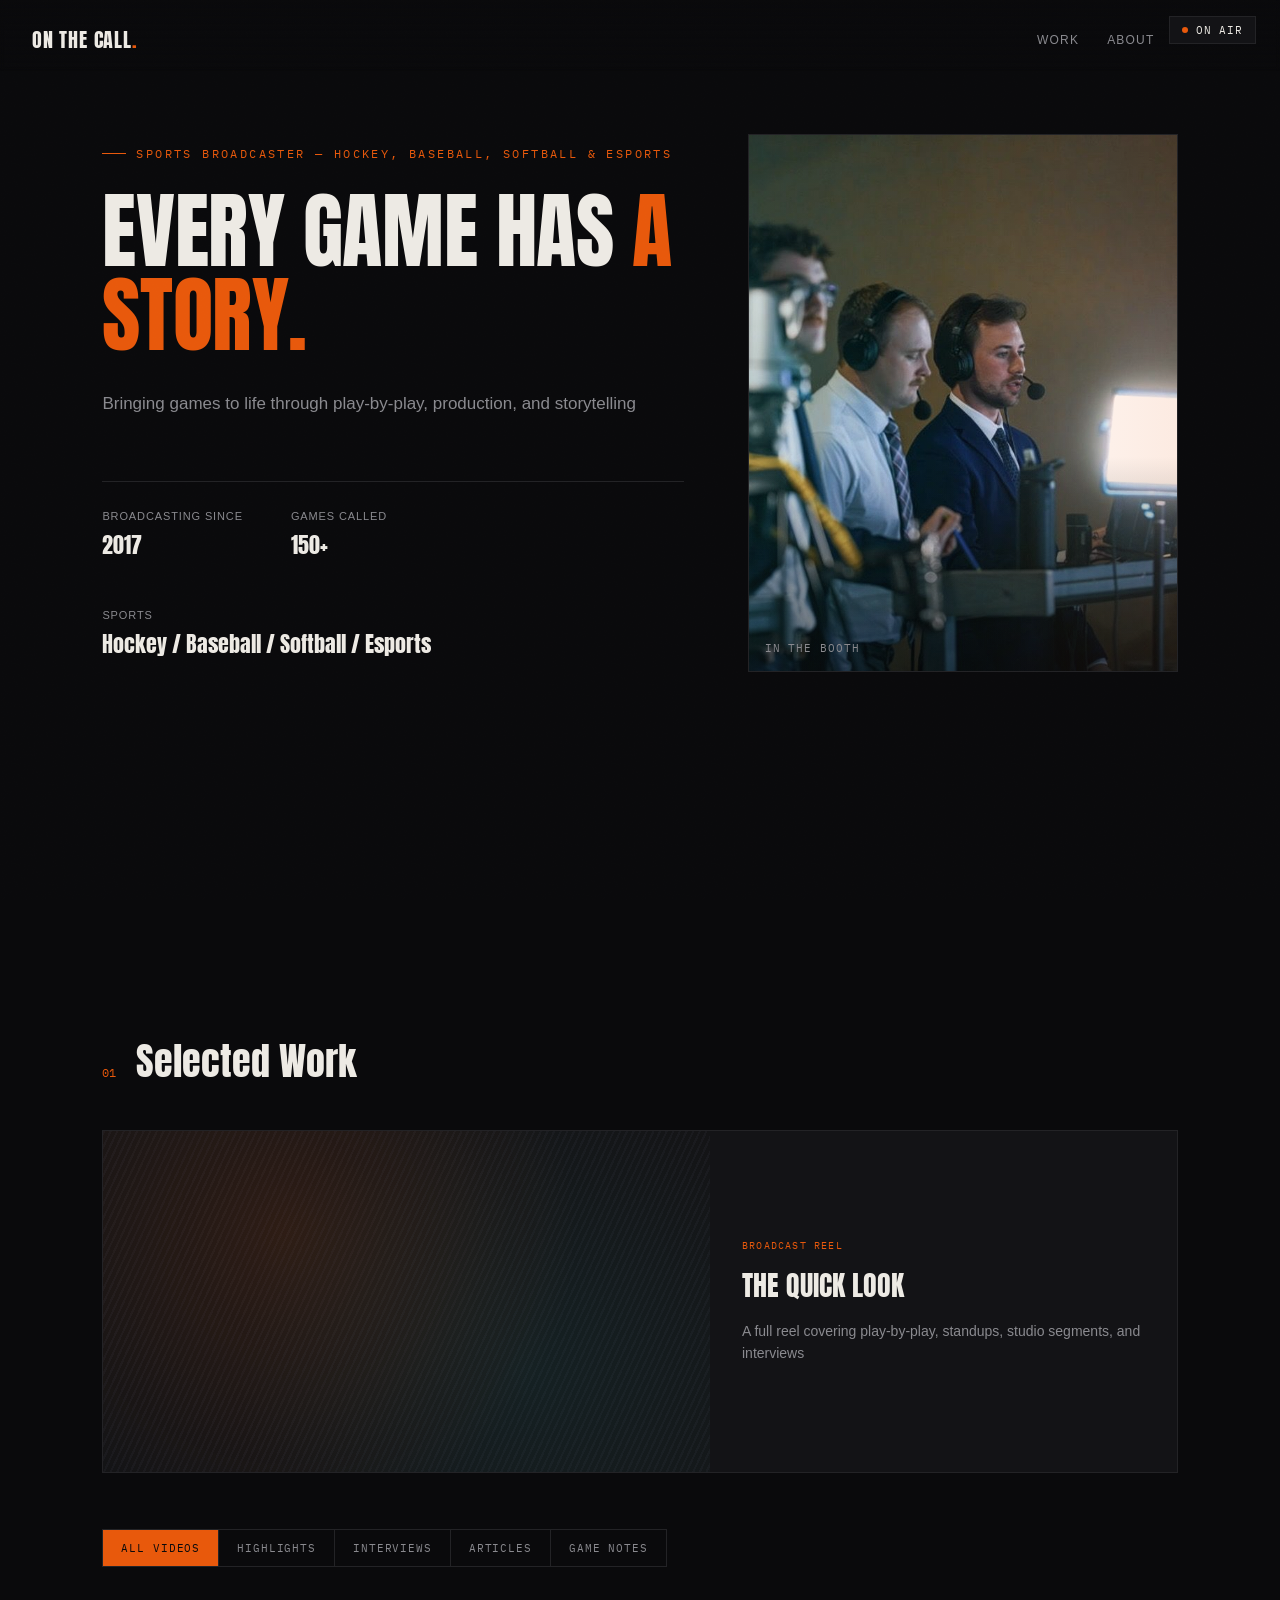
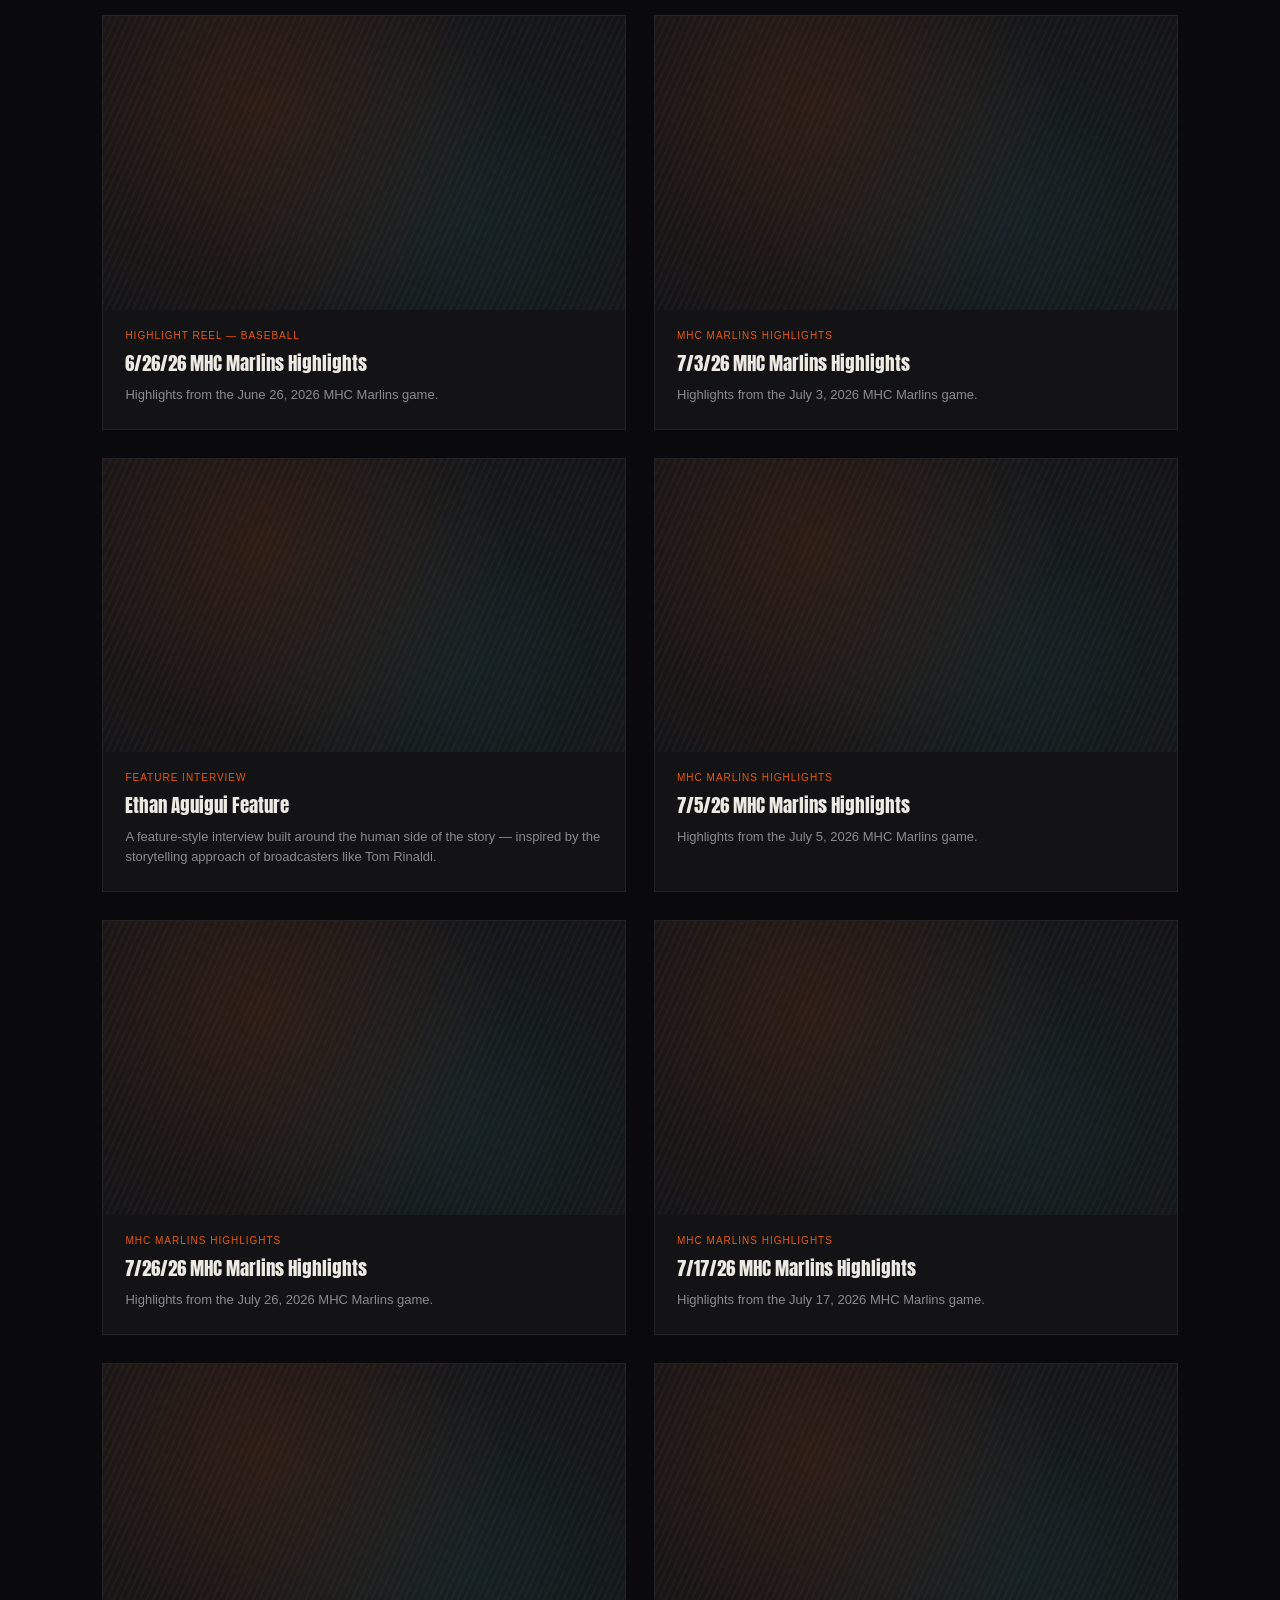
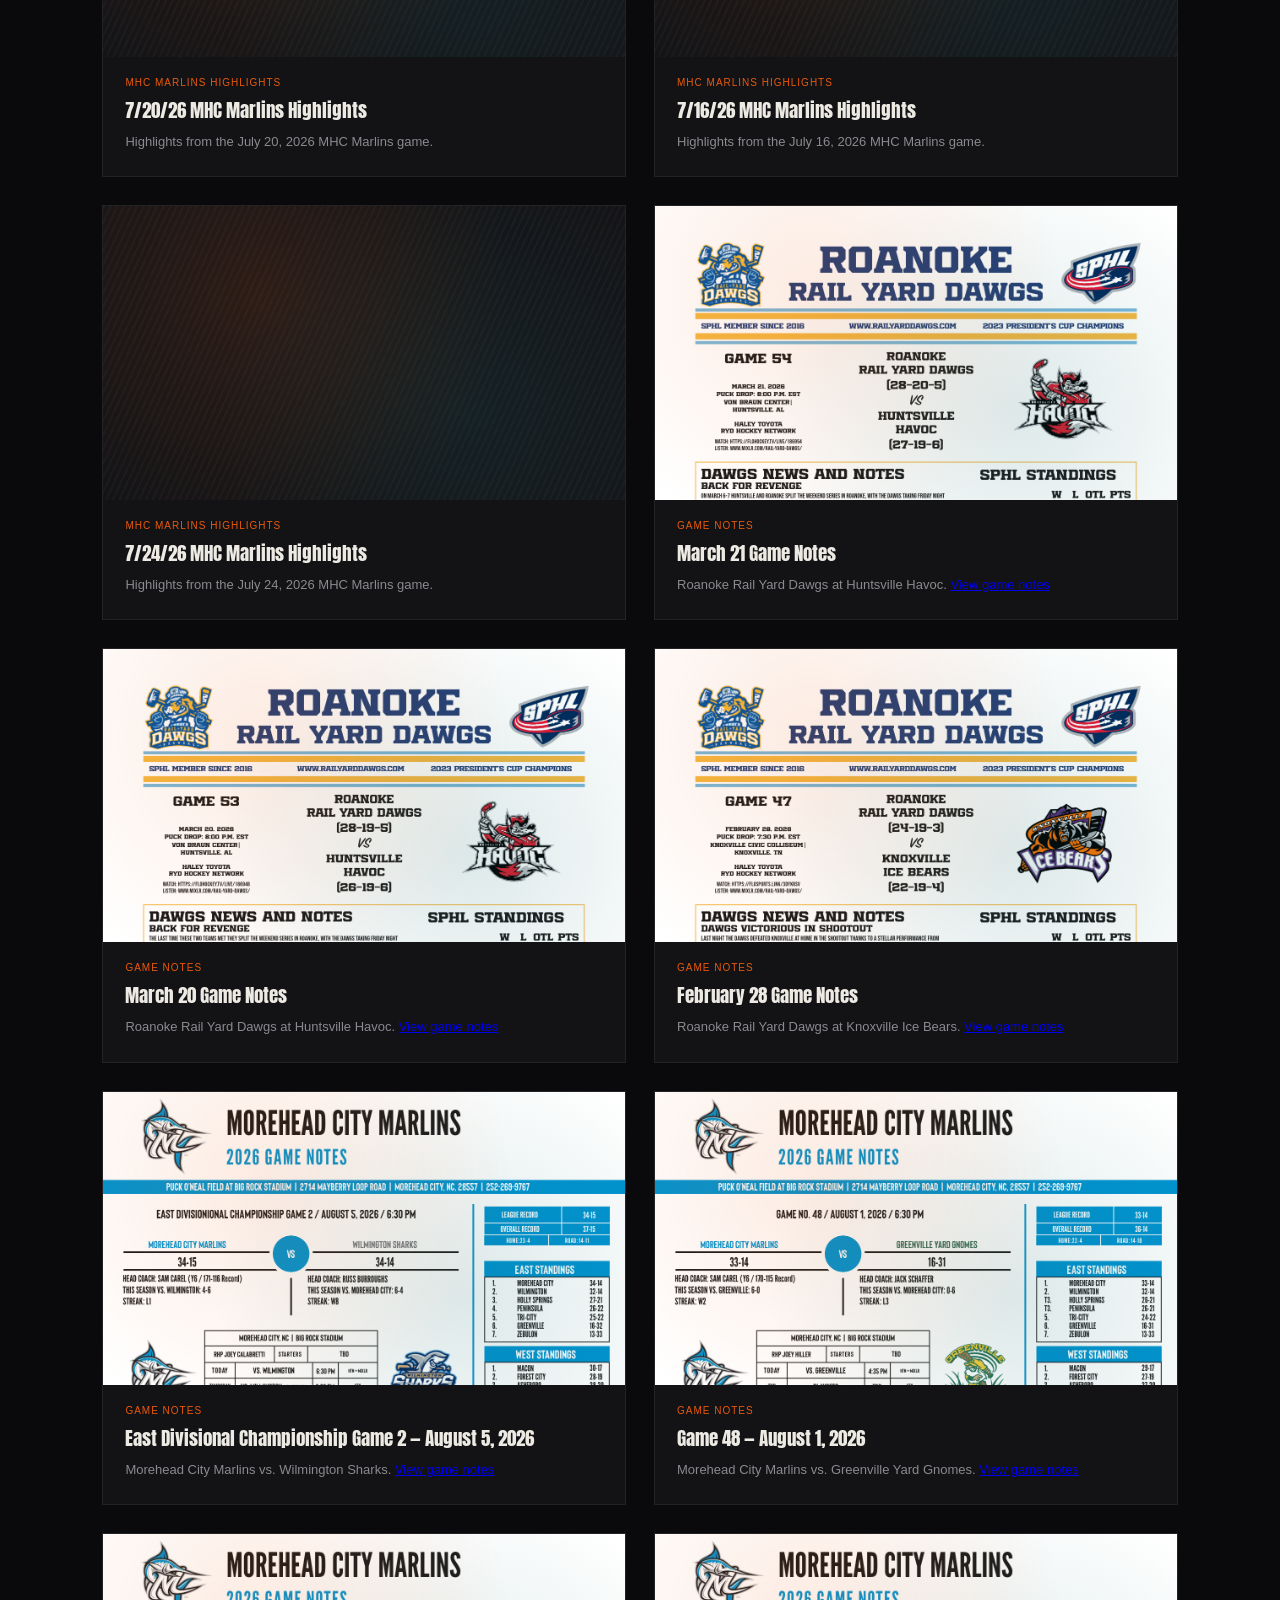
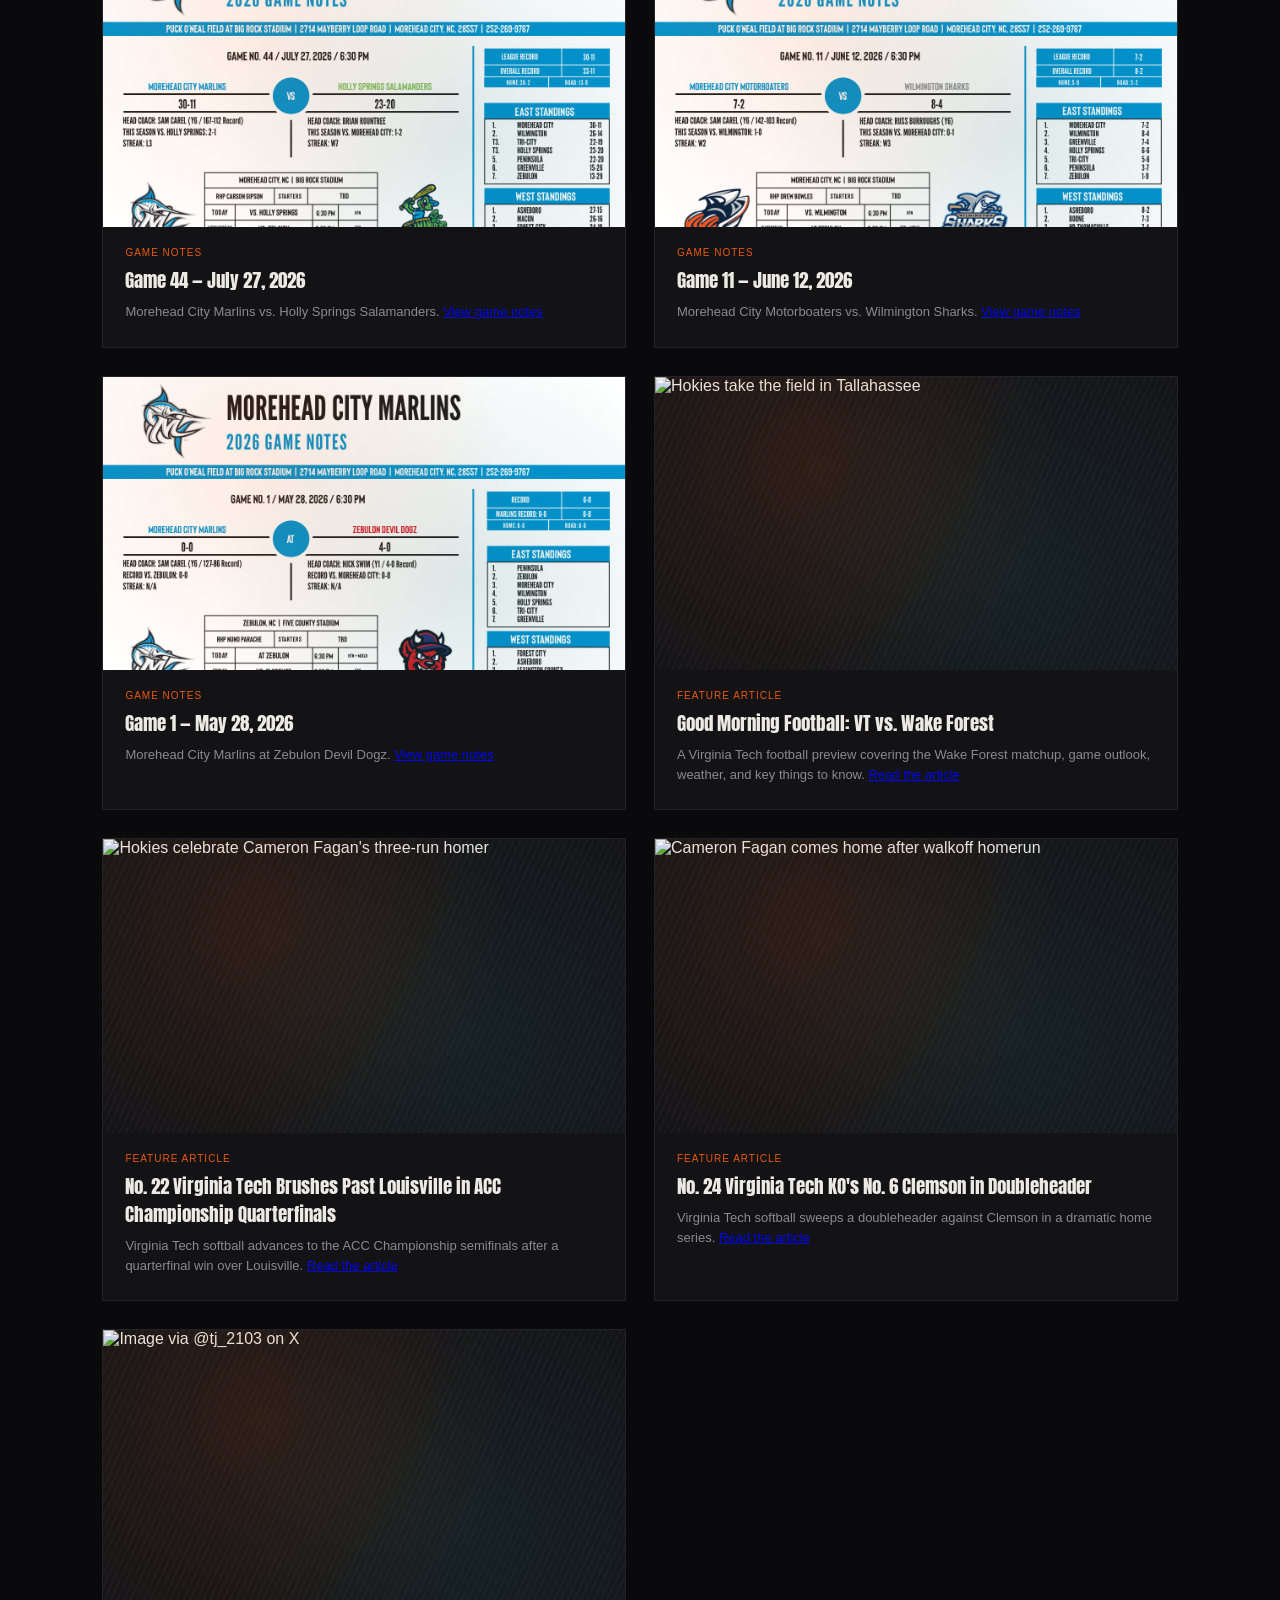
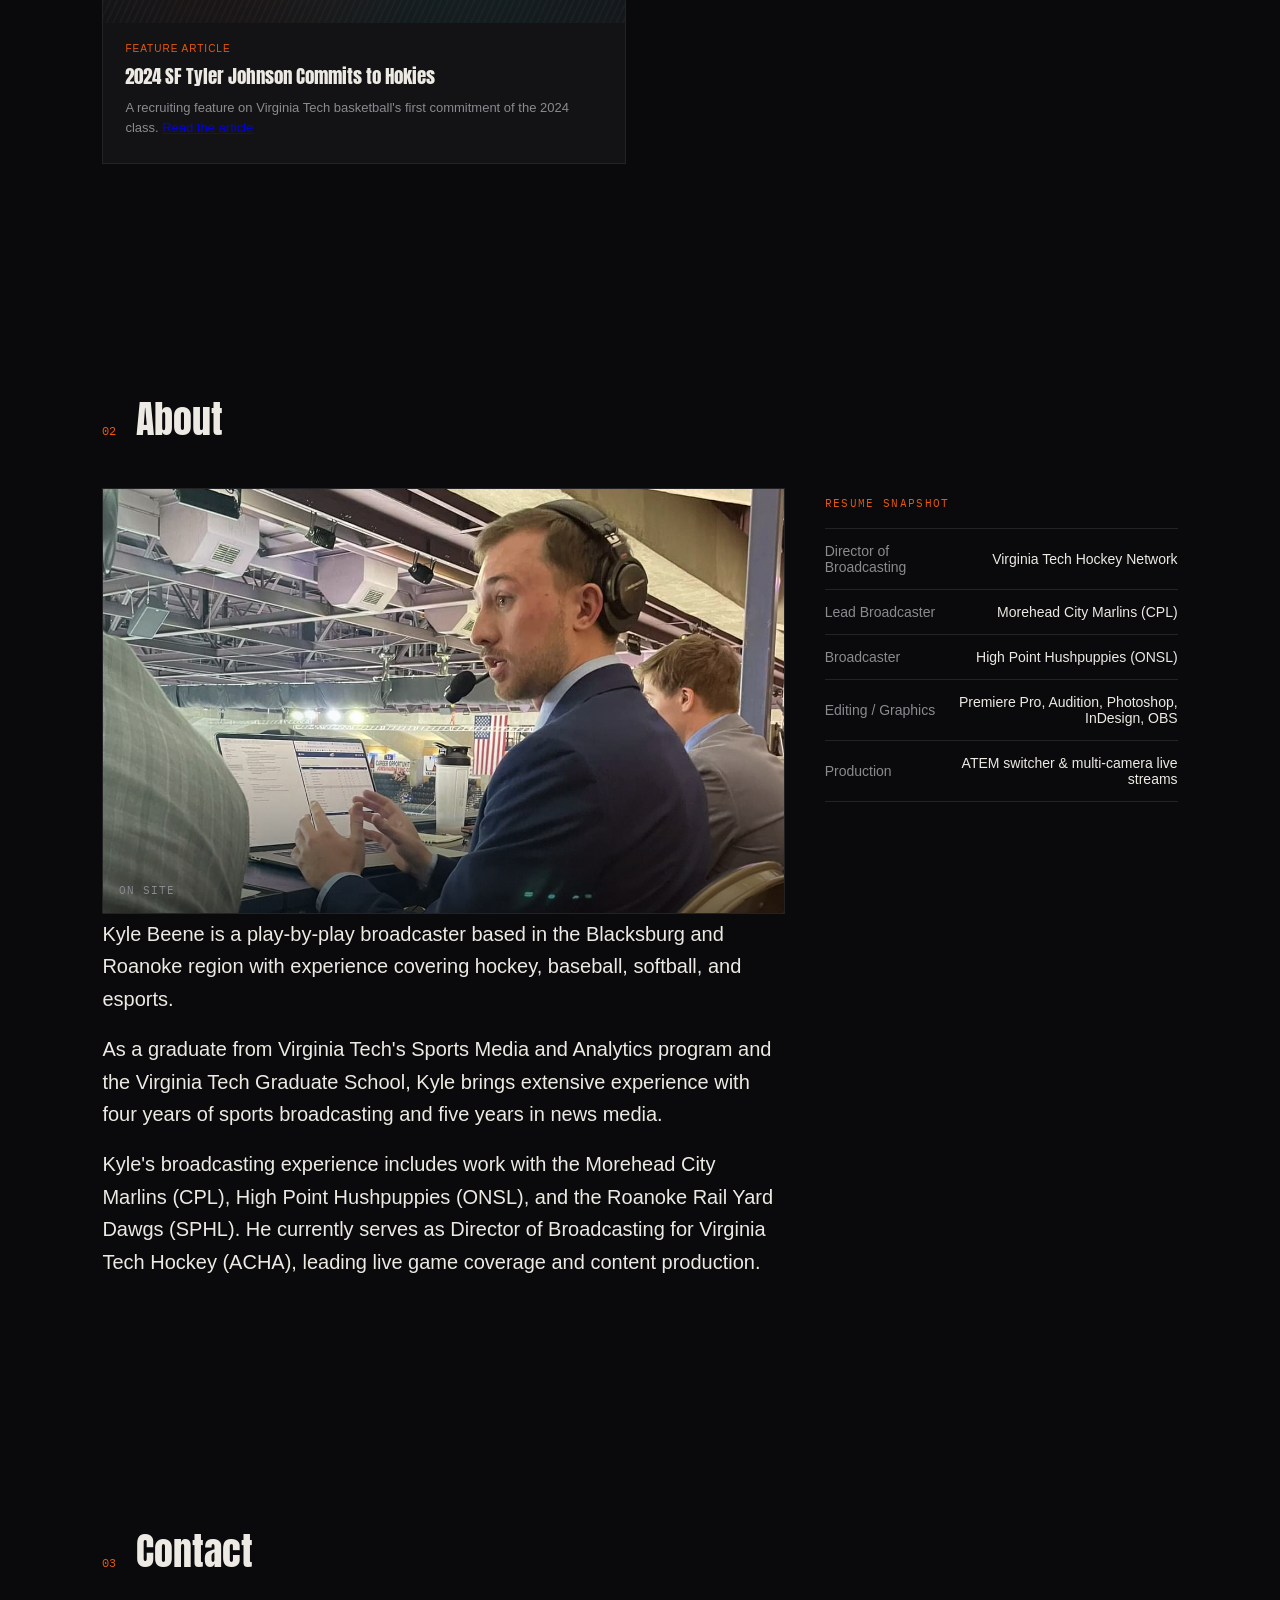
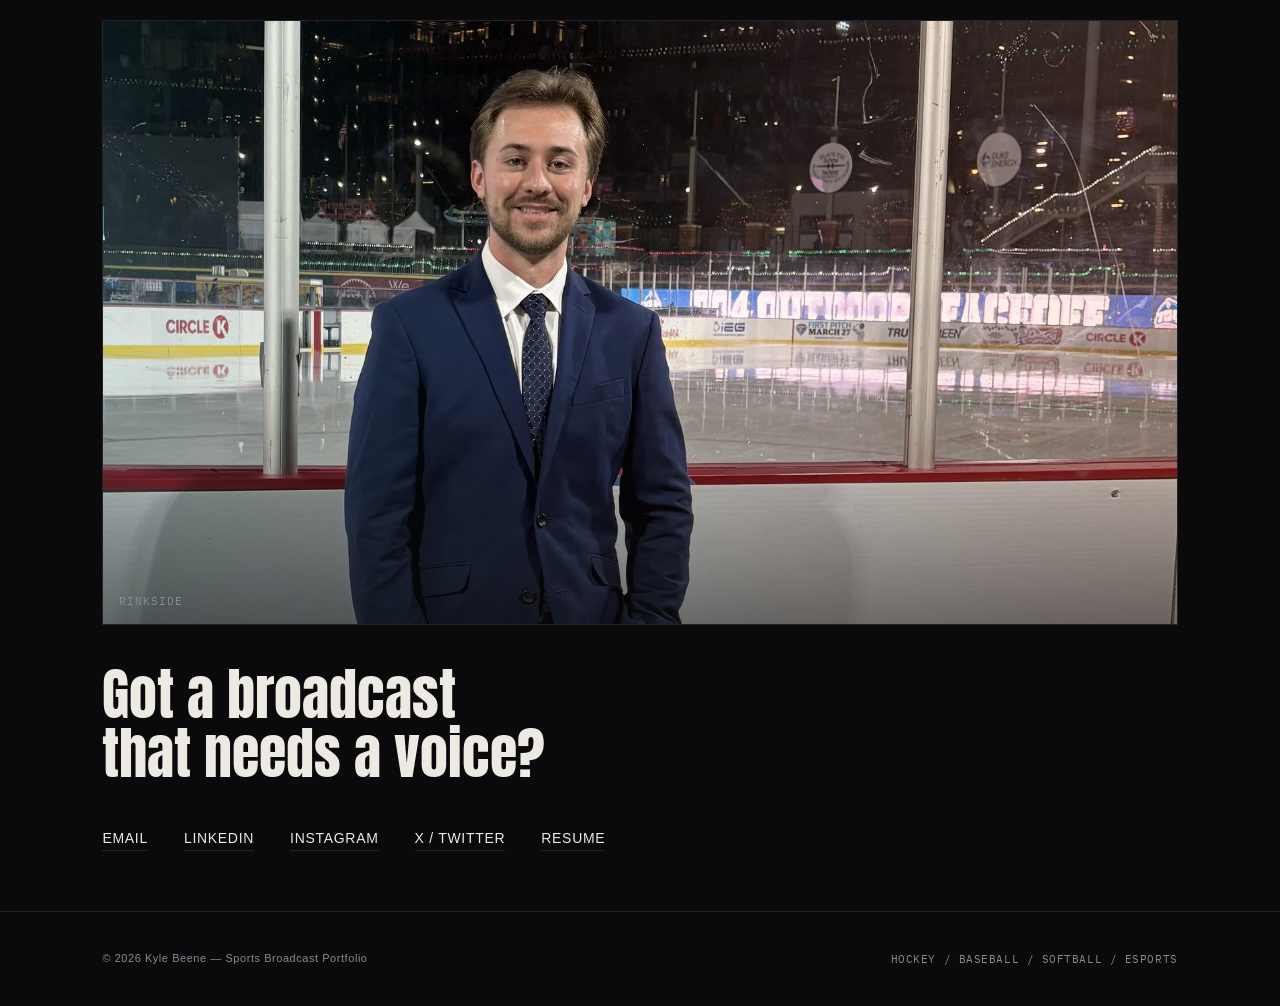
==== commit b9d58d27: "Add files via upload" ====
--- a/index.html
+++ b/index.html
@@ -1,61 +1,655 @@
-<!doctype html>
+<!DOCTYPE html>
 <html lang="en">
-  <head>
-    <meta charset="UTF-8" />
-    <meta name="viewport" content="width=device-width, initial-scale=1.0" />
-    <meta name="theme-color" content="#07090b" />
-    <title>Virginia Tech Hockey | Hokies Ice</title>
-    <link rel="preconnect" href="https://fonts.googleapis.com" />
-    <link rel="preconnect" href="https://fonts.gstatic.com" crossorigin />
-    <link href="https://fonts.googleapis.com/css2?family=Barlow+Condensed:wght@500;600;700;800;900&family=DM+Sans:wght@400;500;600;700&display=swap" rel="stylesheet" />
-    <link rel="stylesheet" href="style.css" />
-    <link rel="stylesheet" href="news-card.css" />
-    <style>.team-menu>button{font-size:14px;line-height:17px;position:relative;top:1px}.team-menu>button span{vertical-align:middle;position:relative;top:-5px}</style>
-  </head>
-  <body>
-    <div class="topline"><div class="page-width top-line-inner"><span>EST. 1985</span><span>ACHA DIVISION II</span><span>BLACKSBURG, VIRGINIA</span><a class="team-swap-link" href="M2A/index.html">SWAP TO M2A &#8594;</a></div></div>
-    <header class="site-header">
-      <div class="page-width header-inner">
-        <a class="brand" href="#home" aria-label="Virginia Tech Hockey home">
-          <div class="crest"><span>VT</span><i></i></div>
-          <div class="brand-copy"><strong>VIRGINIA TECH</strong><span>CLUB HOCKEY</span></div>
-        </a>
-        <button class="menu-toggle" aria-label="Open menu" aria-expanded="false"><span></span><span></span></button>
-        <nav class="nav" aria-label="Main navigation">
-          <a class="active" href="#home">Home</a><a href="news.html">News</a><a href="schedule.html">Schedule</a><a href="scores.html">Scores</a><a href="game-notes.html" style="white-space:nowrap">Game Notes</a><a href="photos.html">Photos</a><div class="team-menu"><button type="button">Team <span>⌄</span></button><div class="team-dropdown"><a href="roster.html">Roster</a><a href="coaches.html">Coaches</a><a href="off-ice-staff.html">Off-Ice Staff</a></div></div><a href="#stats">Stats</a><div class="team-menu more-menu"><button type="button">More <span>⌄</span></button><div class="team-dropdown"><a href="sponsors.html">Sponsors</a><a href="player-interest.html">Player Interest</a><a href="about.html">About</a></div></div><a class="watch-link" href="http://www.youtube.com/@VTHockey" target="_blank" rel="noopener noreferrer"><span class="play-dot">▶</span> Watch</a>
-        </nav>
-      </div>
-    </header>
-
-    <main id="home">
-      <section class="hero page-width">
-        <div class="hero-copy">
-          <p class="eyebrow"><span></span> 2026 / 27 SEASON</p>
-          <h1>BUILT FOR<br /><em>THE ICE.</em></h1>
-          <p class="hero-intro">The Virginia Tech Hokies bring speed, grit, and pride to every shift. This is hockey the Hokie way.</p>
-          <a class="button button-orange" href="schedule.html" style="margin-bottom:82px">View the schedule <span>↗</span></a>
-        </div>
-        <div class="hero-mark" aria-label="Virginia Tech Hockey crest graphic">
-          <div class="mark-ring"><div class="mark-vt">VT</div><div class="mark-label">HOCKEY<br /><small>EST. 1985</small></div></div>
-          <div class="mark-lines"></div>
-        </div>
-        <div class="hero-stats"><div><b>14</b><span>WINS LAST SEASON</span></div><div class="champion-stat" style="border-left-color:var(--orange);justify-content:end"><span style="color:var(--orange);font-size:11px;line-height:1.15;max-width:135px;font-weight:700;letter-spacing:1.3px">REIGNING ACCHL CHAMPIONS</span></div></div>
-      </section>
-
-      <section class="feature-section page-width" id="news">
-        <div class="section-heading"><p class="eyebrow"><span></span> THE LATEST</p><div class="feature-controls"><button class="control prev" aria-label="Previous article">←</button><span class="slide-count"><b id="current-slide">01</b> / 03</span><button class="control next" aria-label="Next article">→</button></div></div>
-        <article class="feature-card">
-          <div class="feature-visual visual-one"><span class="visual-number">01</span><div class="ice-shape"></div><span class="visual-tag">GAME RECAP</span></div>
-          <div class="feature-content"><p class="article-meta">FEB 18, 2025</p><h2 id="article-title">Hokies close regular season with a statement win</h2><p id="article-body">Virginia Tech finishes the regular season on home ice with a 5–2 win and plenty of momentum heading into the postseason.</p><a class="text-link" href="#news">Read the full story <span>↗</span></a><div class="progress"><i></i></div></div>
-        </article>
-      </section>
-
-      <section class="quick-grid page-width"><a href="scores.html" class="quick-item orange" id="last-result-card"><span class="quick-icon">✦</span><div><small>LAST RESULT</small><strong>Loading result...</strong><span>VIEW SCORES</span></div><b>↗</b></a><a href="scores.html" class="quick-item" id="next-up-card"><span class="quick-icon">▣</span><div><small>NEXT UP</small><strong>Loading schedule...</strong><span>VIEW SCORES</span></div><b>↗</b></a><a href="http://www.youtube.com/@VTHockey" target="_blank" rel="noopener noreferrer" class="quick-item"><span class="quick-icon">▶</span><div><small>ON DEMAND</small><strong>Watch the Hokies</strong><span>GAME REPLAYS &nbsp; / &nbsp; HIGHLIGHTS</span></div><b>↗</b></a></section>
-    </main>
-    <footer><div class="page-width footer-inner"><span class="footer-brand"><img src="clubsports.png" alt="Virginia Tech Sport Clubs" /><span>VIRGINIA TECH CLUB HOCKEY</span></span><span>GO HOKIES <b>◆</b></span></div></footer>
-    <script src="script.js"></script>
-    <script src="mobile-nav.js"></script>
-    <script src="scores-home.js"></script>
-    <script src="news.js"></script>
-  </body>
+<head>
+<meta charset="UTF-8">
+<meta name="viewport" content="width=device-width, initial-scale=1.0">
+<title>ON THE CALL — Sports Broadcaster Portfolio</title>
+<link rel="preconnect" href="https://fonts.googleapis.com">
+<link href="https://fonts.googleapis.com/css2?family=Anton&family=Neue+Montreal:wght@400;500;600&family=IBM+Plex+Mono:wght@400;500;600&display=swap" rel="stylesheet">
+<style>
+  :root{
+    --bg: #0A0A0C;
+    --bg-panel: #131316;
+    --line: #232326;
+    --ink: #EDEAE4;
+    --ink-dim: #8A8A8F;
+    --amber: #E8590C;
+    --teal: #1B6B6F;
+    --amber-glow: rgba(232, 89, 12, 0.35);
+  }
+  *{margin:0;padding:0;box-sizing:border-box;}
+  html{scroll-behavior:smooth;}
+  body{
+    background:var(--bg);
+    color:var(--ink);
+    font-family:'Neue Montreal', -apple-system, sans-serif;
+    overflow-x:hidden;
+    position:relative;
+  }
+  body::before{
+    content:"";
+    position:fixed; inset:0;
+    background-image:url("data:image/svg+xml,%3Csvg xmlns='http://www.w3.org/2000/svg' width='100' height='100'%3E%3Cfilter id='n'%3E%3CfeTurbulence type='fractalNoise' baseFrequency='0.9' numOctaves='2' stitchTiles='stitch'/%3E%3C/filter%3E%3Crect width='100%25' height='100%25' filter='url(%23n)' opacity='0.4'/%3E%3C/svg%3E");
+    opacity:0.02;
+    pointer-events:none;
+    z-index:999;
+    mix-blend-mode:overlay;
+  }
+  .mono{font-family:'IBM Plex Mono', monospace;}
+
+  #scrub{
+    position:fixed; top:0; left:0; height:2px; background:var(--amber);
+    z-index:1000; width:0%; transition:width 0.1s linear;
+  }
+
+  /* score-bug style live badge */
+  #livebug{
+    position:fixed; top:16px; right:24px; z-index:1000;
+    display:flex; align-items:center; gap:8px;
+    background:var(--bg-panel); border:1px solid var(--line);
+    padding:6px 12px; font-size:11px; letter-spacing:0.08em;
+  }
+  #livebug .dot{width:6px; height:6px; border-radius:50%; background:var(--amber); animation:pulse 2.4s infinite;}
+  @keyframes pulse{0%,100%{opacity:1;}50%{opacity:0.55;}}
+
+  nav{
+    position:fixed; top:0; left:0; right:0; z-index:900;
+    display:flex; align-items:center; justify-content:space-between;
+    padding:24px 32px 16px;
+    background:linear-gradient(to bottom, rgba(10,10,12,0.9), transparent);
+    backdrop-filter:blur(2px);
+  }
+  .logo{font-family:'Anton', sans-serif; font-size:20px; letter-spacing:0.04em;}
+  .navlinks{display:flex; gap:28px; font-size:12px; letter-spacing:0.1em; text-transform:uppercase;}
+  .navlinks a{color:var(--ink-dim); text-decoration:none; transition:color 0.2s;}
+  .navlinks a:hover{color:var(--amber);}
+
+  section{padding:132px 8vw 94px; position:relative; max-width:1400px; margin:0 auto;}
+
+  #hero{min-height:100vh; display:flex; flex-direction:column; justify-content:center; padding-top:0;}
+  .hero-grid{display:grid; grid-template-columns:1.15fr 0.85fr; gap:64px; align-items:center;}
+  .hero-photo{
+    position:relative; border:1px solid var(--line); background:var(--bg-panel);
+    aspect-ratio:4/5; overflow:hidden;
+  }
+  .hero-photo img{width:100%; height:100%; object-fit:cover; display:block; filter:saturate(0.9) contrast(1.05);}
+  .hero-photo.on-site-photo img{
+    object-position:center 30%;
+    transform:scale(1.09);
+  }
+  .hero-photo::after{
+    content:""; position:absolute; inset:0;
+    background:linear-gradient(180deg, rgba(10,10,12,0) 60%, rgba(10,10,12,0.55) 100%),
+               linear-gradient(90deg, rgba(27,107,111,0.18), transparent 40%, rgba(232,89,12,0.12));
+    pointer-events:none;
+  }
+  .hero-photo-tag{
+    position:absolute; bottom:16px; left:16px; z-index:2;
+    font-size:11px; letter-spacing:0.08em; color:var(--ink-dim);
+  }
+  @media (max-width:900px){
+    .hero-grid{grid-template-columns:1fr;}
+    .hero-photo{max-width:340px; order:-1;}
+  }
+  .eyebrow{
+    font-size:12px; letter-spacing:0.2em; color:var(--amber); text-transform:uppercase;
+    display:flex; align-items:center; gap:10px; margin-bottom:28px;
+  }
+  .eyebrow::before{content:""; width:24px; height:1px; background:var(--amber);}
+  h1.hero-title{
+    font-family:'Anton', sans-serif;
+    font-size:clamp(38px, 6.5vw, 92px);
+    line-height:1.02;
+    letter-spacing:-0.005em;
+    text-transform:uppercase;
+    max-width:1150px;
+    font-weight:400;
+  }
+  h1.hero-title .grade{
+    color:var(--amber);
+  }
+  .hero-sub{
+    margin-top:32px; max-width:560px; color:var(--ink-dim); font-size:17px; line-height:1.6;
+  }
+  .hero-meta{
+    display:flex; gap:48px; margin-top:64px; padding-top:28px; border-top:1px solid var(--line); flex-wrap:wrap;
+  }
+  .hero-meta div span{display:block; font-size:11px; color:var(--ink-dim); letter-spacing:0.08em; text-transform:uppercase; margin-bottom:6px;}
+  .hero-meta div strong{font-family:'Anton', sans-serif; font-size:22px; font-weight:400;}
+
+  /* SECTION HEADERS */
+  .sec-head{display:flex; align-items:baseline; gap:20px; margin-bottom:40px;}
+  .sec-code{font-size:12px; color:var(--amber);}
+  h2.sec-title{
+    font-family:'Anton', sans-serif; font-size:clamp(26px,3vw,38px);
+    text-transform:none; letter-spacing:0; font-weight:400;
+  }
+
+  /* CATEGORY TABS — styled like broadcast lower-third selectors */
+  .tabs{display:flex; gap:0; margin-bottom:48px; border:1px solid var(--line); width:fit-content; flex-wrap:wrap;}
+  .tab{
+    font-family:'IBM Plex Mono', monospace; font-size:11px; letter-spacing:0.08em; text-transform:uppercase;
+    padding:11px 18px; color:var(--ink-dim); background:transparent; border:none; cursor:pointer;
+    border-right:1px solid var(--line);
+  }
+  .tab:last-child{border-right:none;}
+  .tab:hover{color:var(--ink);}
+  .tab.active{background:var(--amber); color:#0A0A0C;}
+
+  .grid{display:grid; grid-template-columns:repeat(2,1fr); gap:28px;}
+  .card{
+    position:relative; border:1px solid var(--line); background:var(--bg-panel);
+    overflow:hidden; transition:border-color 0.25s, transform 0.25s;
+  }
+  .card:hover{border-color:var(--amber); transform:translateY(-2px);}
+  .card[hidden]{display:none;}
+
+  .frame{
+    aspect-ratio:16/9; position:relative; overflow:hidden;
+    background:repeating-linear-gradient(115deg, #1a1a1e 0 2px, #141416 2px 6px);
+  }
+  .frame::after{
+    content:""; position:absolute; inset:0;
+    background:radial-gradient(circle at 30% 30%, rgba(232,89,12,0.12), transparent 60%),
+               radial-gradient(circle at 70% 70%, rgba(27,107,111,0.15), transparent 60%);
+    pointer-events:none;
+  }
+  .play-btn{
+    position:absolute; top:50%; left:50%; transform:translate(-50%,-50%);
+    width:52px; height:52px; border-radius:50%; border:1px solid rgba(237,234,228,0.4);
+    display:flex; align-items:center; justify-content:center;
+    backdrop-filter:blur(4px); background:rgba(10,10,12,0.3);
+    transition:all 0.25s;
+  }
+  .card:hover .play-btn{border-color:var(--amber); background:var(--amber); transform:translate(-50%,-50%) scale(1.03);}
+  .play-btn::after{content:""; width:0; height:0; border-left:12px solid var(--ink); border-top:7px solid transparent; border-bottom:7px solid transparent; margin-left:3px;}
+  .card:hover .play-btn::after{border-left-color:#0A0A0C;}
+
+  /* text-type frame for articles / game notes */
+  .frame.text-frame{
+    display:flex; flex-direction:column; justify-content:space-between; padding:20px;
+  }
+  .text-frame .glyph{font-family:'Anton', sans-serif; font-size:15px; color:var(--ink-dim); letter-spacing:0.1em;}
+  .text-frame .lines{display:flex; flex-direction:column; gap:8px; margin-top:auto;}
+  .text-frame .ln{height:2px; background:var(--line);}
+  .text-frame .ln.w1{width:90%;} .text-frame .ln.w2{width:70%;} .text-frame .ln.w3{width:82%;}
+  .article-card-image{width:100%; height:100%; object-fit:cover; display:block;}
+  .game-notes-card-image{width:100%; height:100%; object-fit:cover; object-position:center top; display:block;}
+
+  .frame-code{position:absolute; bottom:12px; left:14px; font-size:10px; color:var(--ink-dim);}
+  .frame-dur{position:absolute; bottom:12px; right:14px; font-size:10px; color:var(--ink-dim);}
+
+  .video-embed{position:relative; width:100%; height:100%;}
+  .video-embed iframe{position:absolute; inset:0; width:100%; height:100%; border:0; display:block;}
+
+  /* featured reel */
+  .featured{
+    border:1px solid var(--line); background:var(--bg-panel); margin-bottom:56px;
+    display:grid; grid-template-columns:1.3fr 1fr;
+  }
+  .featured .frame{aspect-ratio:16/9; height:auto;}
+  .featured-body{padding:32px; display:flex; flex-direction:column; justify-content:center;}
+  .featured-tag{font-size:10px; letter-spacing:0.12em; text-transform:uppercase; color:var(--amber); margin-bottom:12px;}
+  .featured-title{font-family:'Anton', sans-serif; font-size:28px; text-transform:uppercase; margin-bottom:14px;}
+  .featured-desc{font-size:14px; color:var(--ink-dim); line-height:1.6;}
+  @media (max-width:820px){
+    .featured{grid-template-columns:1fr;}
+    .featured .frame{aspect-ratio:16/9;}
+  }
+  .card-body{padding:20px 22px 24px;}
+  .card-tag{font-size:10px; letter-spacing:0.1em; text-transform:uppercase; color:var(--amber); margin-bottom:8px;}
+  .card-title{font-family:'Anton', sans-serif; font-size:19px; font-weight:400; text-transform:none; margin-bottom:8px;}
+  .card-desc{font-size:13px; color:var(--ink-dim); line-height:1.55;}
+
+  /* ABOUT */
+  #about{display:block;}
+  .about-layout{display:grid; grid-template-columns:minmax(0, 1.45fr) minmax(260px, 0.75fr); gap:40px; width:100%; align-items:start;}
+  .about-photo-wrap{display:flex; flex-direction:column;}
+  .about-lead{font-size:20px; line-height:1.62; font-weight:400; width:100%; max-width:none; margin-top:4px;}
+  .about-lead .amber{color:var(--amber);}
+  .about-lead p{margin:0 0 18px;}
+  .resume-panel{padding-top:8px;}
+  .resume-heading{font-size:11px; letter-spacing:0.12em; text-transform:uppercase; color:var(--amber); margin-bottom:18px;}
+  .stack{margin-top:0; display:flex; flex-direction:column; gap:0; border-top:1px solid var(--line);}
+  .stack-row{display:grid; grid-template-columns:1fr auto; align-items:center; padding:14px 0; border-bottom:1px solid var(--line); font-size:14px; gap:18px;}
+  .stack-row span:first-child{color:var(--ink-dim); text-align:left;}
+  .stack-row span:last-child{text-align:right; white-space:normal;}
+
+  /* CONTACT */
+  #contact{text-align:left; padding-bottom:60px;}
+  h2.big-cta{
+    font-family:'Anton', sans-serif; font-size:clamp(30px,4.5vw,56px); text-transform:none; font-weight:400;
+    line-height:1.05; max-width:900px;
+  }
+  .contact-links{display:flex; gap:36px; margin-top:48px; flex-wrap:wrap;}
+  .contact-links a{
+    color:var(--ink); text-decoration:none; font-size:14px; letter-spacing:0.05em;
+    text-transform:uppercase; border-bottom:1px solid var(--line); padding-bottom:4px;
+    transition:border-color 0.2s, color 0.2s;
+  }
+  .contact-links a:hover{border-color:var(--amber); color:var(--amber);}
+
+  footer{
+    padding:40px 8vw; display:flex; justify-content:space-between;
+    border-top:1px solid var(--line); font-size:11px; color:var(--ink-dim);
+    letter-spacing:0.05em; flex-wrap:wrap; gap:10px;
+  }
+
+  @media (max-width:820px){
+    section{padding-top:104px; padding-bottom:76px;}
+    .grid{grid-template-columns:1fr;}
+    .about-layout{grid-template-columns:1fr; gap:32px;}
+    .about-lead{font-size:17px; line-height:1.55;}
+    .resume-panel{padding-top:0;}
+    .stack-row{grid-template-columns:1fr; gap:6px; align-items:start;}
+    .stack-row span:last-child{text-align:left;}
+    .navlinks{display:none;}
+    .hero-meta{gap:28px;}
+    #livebug{display:none;}
+  }
+  @media (prefers-reduced-motion: reduce){
+    html{scroll-behavior:auto;}
+    *{transition:none !important;}
+    #livebug .dot{animation:none;}
+  }
+  a:focus-visible, .tab:focus-visible{outline:2px solid var(--amber); outline-offset:3px;}
+</style>
+</head>
+<body>
+
+<div id="scrub"></div>
+<div id="livebug" class="mono"><span class="dot"></span> ON AIR</div>
+
+<nav>
+  <div class="logo">ON THE CALL<span style="color:var(--amber)">.</span></div>
+  <div class="navlinks">
+    <a href="#work">Work</a>
+    <a href="#about">About</a>
+    <a href="#contact">Contact</a>
+  </div>
+</nav>
+
+<section id="hero">
+  <div class="hero-grid">
+    <div>
+      <div class="eyebrow mono">Sports Broadcaster — Hockey, Baseball, Softball &amp; Esports</div>
+      <h1 class="hero-title">Every game has <span class="grade">a story.</span></h1>
+      <p class="hero-sub">Bringing games to life through play-by-play, production, and storytelling</p>
+      <div class="hero-meta">
+        <div><span>Broadcasting Since</span><strong>2017</strong></div>
+        <div><span>Games Called</span><strong>150+</strong></div>
+        <div><span>Sports</span><strong>Hockey / Baseball / Softball / Esports</strong></div>
+      </div>
+    </div>
+    <div class="hero-photo">
+      <img src="[data-uri]" alt="Kyle Beene on the broadcast set">
+      <span class="hero-photo-tag mono">IN THE BOOTH</span>
+    </div>
+  </div>
+</section>
+
+<section id="work">
+  <div class="sec-head">
+    <span class="sec-code mono">01</span>
+    <h2 class="sec-title">Selected Work</h2>
+  </div>
+
+  <div class="featured">
+    <div class="frame">
+      <div class="video-embed">
+        <iframe width="560" height="315" src="https://www.youtube.com/embed/nZrC6_tkmoE?si=HN26Gj3dp7tI7WEA" title="YouTube video player" frameborder="0" allow="accelerometer; autoplay; clipboard-write; encrypted-media; gyroscope; picture-in-picture; web-share" referrerpolicy="strict-origin-when-cross-origin" allowfullscreen></iframe>
+      </div>
+    </div>
+    <div class="featured-body">
+      <div class="featured-tag mono">Broadcast Reel</div>
+      <div class="featured-title">The Quick Look</div>
+      <p class="featured-desc">A full reel covering play-by-play, standups, studio segments, and interviews</p>
+    </div>
+  </div>
+
+  <div class="tabs mono" id="tabs">
+    <button class="tab active" data-filter="all">All Videos</button>
+    <button class="tab" data-filter="highlights">Highlights</button>
+    <button class="tab" data-filter="interviews">Interviews</button>
+    <button class="tab" data-filter="articles">Articles</button>
+    <button class="tab" data-filter="notes">Game Notes</button>
+  </div>
+
+  <div class="grid" id="grid">
+
+    <div class="card" data-cat="highlights">
+      <div class="frame">
+        <div class="video-embed">
+          <iframe src="https://www.youtube.com/embed/zTkGHf8Vun4" title="6/26/26 MHC Marlins Highlights" allow="accelerometer; autoplay; clipboard-write; encrypted-media; gyroscope; picture-in-picture; web-share" referrerpolicy="strict-origin-when-cross-origin" allowfullscreen></iframe>
+        </div>
+      </div>
+      <div class="card-body">
+        <div class="card-tag">Highlight Reel — Baseball</div>
+        <div class="card-title">6/26/26 MHC Marlins Highlights</div>
+        <div class="card-desc">Highlights from the June 26, 2026 MHC Marlins game.</div>
+      </div>
+    </div>
+
+    <div class="card" data-cat="highlights">
+      <div class="frame">
+        <div class="video-embed">
+          <iframe src="https://www.youtube.com/embed/QtQvL3OFeZE" title="7/3/26 MHC Marlins Highlights" allow="accelerometer; autoplay; clipboard-write; encrypted-media; gyroscope; picture-in-picture; web-share" referrerpolicy="strict-origin-when-cross-origin" allowfullscreen></iframe>
+        </div>
+      </div>
+      <div class="card-body">
+        <div class="card-tag">MHC Marlins Highlights</div>
+        <div class="card-title">7/3/26 MHC Marlins Highlights</div>
+        <div class="card-desc">Highlights from the July 3, 2026 MHC Marlins game.</div>
+      </div>
+    </div>
+
+    <div class="card" data-cat="interviews">
+      <div class="frame">
+        <div class="video-embed">
+          <iframe src="https://www.youtube.com/embed/ssFvslmL74w" title="Ethan Aguigui Feature — Kyle Beene" allow="accelerometer; autoplay; clipboard-write; encrypted-media; gyroscope; picture-in-picture; web-share" referrerpolicy="strict-origin-when-cross-origin" allowfullscreen></iframe>
+        </div>
+      </div>
+      <div class="card-body">
+        <div class="card-tag">Feature Interview</div>
+        <div class="card-title">Ethan Aguigui Feature</div>
+        <div class="card-desc">A feature-style interview built around the human side of the story — inspired by the storytelling approach of broadcasters like Tom Rinaldi.</div>
+      </div>
+    </div>
+
+    <div class="card" data-cat="highlights">
+      <div class="frame">
+        <div class="video-embed">
+          <iframe src="https://www.youtube.com/embed/-IIT8ANAwW4" title="7/5/26 MHC Marlins Highlights" allow="accelerometer; autoplay; clipboard-write; encrypted-media; gyroscope; picture-in-picture; web-share" referrerpolicy="strict-origin-when-cross-origin" allowfullscreen></iframe>
+        </div>
+      </div>
+      <div class="card-body">
+        <div class="card-tag">MHC Marlins Highlights</div>
+        <div class="card-title">7/5/26 MHC Marlins Highlights</div>
+        <div class="card-desc">Highlights from the July 5, 2026 MHC Marlins game.</div>
+      </div>
+    </div>
+
+    <div class="card" data-cat="highlights">
+      <div class="frame">
+        <div class="video-embed">
+          <iframe src="https://www.youtube.com/embed/dNCXAQED-hM" title="7/26/26 MHC Marlins Highlights" allow="accelerometer; autoplay; clipboard-write; encrypted-media; gyroscope; picture-in-picture; web-share" referrerpolicy="strict-origin-when-cross-origin" allowfullscreen></iframe>
+        </div>
+      </div>
+      <div class="card-body">
+        <div class="card-tag">MHC Marlins Highlights</div>
+        <div class="card-title">7/26/26 MHC Marlins Highlights</div>
+        <div class="card-desc">Highlights from the July 26, 2026 MHC Marlins game.</div>
+      </div>
+    </div>
+
+    <div class="card" data-cat="highlights">
+      <div class="frame">
+        <div class="video-embed">
+          <iframe src="https://www.youtube.com/embed/ADGwa7thsK8" title="7/17/26 MHC Marlins Highlights" allow="accelerometer; autoplay; clipboard-write; encrypted-media; gyroscope; picture-in-picture; web-share" referrerpolicy="strict-origin-when-cross-origin" allowfullscreen></iframe>
+        </div>
+      </div>
+      <div class="card-body">
+        <div class="card-tag">MHC Marlins Highlights</div>
+        <div class="card-title">7/17/26 MHC Marlins Highlights</div>
+        <div class="card-desc">Highlights from the July 17, 2026 MHC Marlins game.</div>
+      </div>
+    </div>
+
+    <div class="card" data-cat="highlights">
+      <div class="frame">
+        <div class="video-embed">
+          <iframe src="https://www.youtube.com/embed/SNijJmRRVE4" title="7/20/26 MHC Marlins Highlights" allow="accelerometer; autoplay; clipboard-write; encrypted-media; gyroscope; picture-in-picture; web-share" referrerpolicy="strict-origin-when-cross-origin" allowfullscreen></iframe>
+        </div>
+      </div>
+      <div class="card-body">
+        <div class="card-tag">MHC Marlins Highlights</div>
+        <div class="card-title">7/20/26 MHC Marlins Highlights</div>
+        <div class="card-desc">Highlights from the July 20, 2026 MHC Marlins game.</div>
+      </div>
+    </div>
+
+    <div class="card" data-cat="highlights">
+      <div class="frame">
+        <div class="video-embed">
+          <iframe src="https://www.youtube.com/embed/AHRENrVqfiM" title="7/16/26 MHC Marlins Highlights" allow="accelerometer; autoplay; clipboard-write; encrypted-media; gyroscope; picture-in-picture; web-share" referrerpolicy="strict-origin-when-cross-origin" allowfullscreen></iframe>
+        </div>
+      </div>
+      <div class="card-body">
+        <div class="card-tag">MHC Marlins Highlights</div>
+        <div class="card-title">7/16/26 MHC Marlins Highlights</div>
+        <div class="card-desc">Highlights from the July 16, 2026 MHC Marlins game.</div>
+      </div>
+    </div>
+
+    <div class="card" data-cat="highlights">
+      <div class="frame">
+        <div class="video-embed">
+          <iframe src="https://www.youtube.com/embed/dtUeszQp7MM" title="7/24/26 MHC Marlins Highlights" allow="accelerometer; autoplay; clipboard-write; encrypted-media; gyroscope; picture-in-picture; web-share" referrerpolicy="strict-origin-when-cross-origin" allowfullscreen></iframe>
+        </div>
+      </div>
+      <div class="card-body">
+        <div class="card-tag">MHC Marlins Highlights</div>
+        <div class="card-title">7/24/26 MHC Marlins Highlights</div>
+        <div class="card-desc">Highlights from the July 24, 2026 MHC Marlins game.</div>
+      </div>
+    </div>
+
+    <div class="card" data-cat="notes">
+      <div class="frame">
+        <img class="game-notes-card-image" src="game-notes-thumbnails/3.21NOTES.pdf.png" alt="Top portion of March 21 game notes">
+      </div>
+      <div class="card-body">
+        <div class="card-tag">Game Notes</div>
+        <div class="card-title">March 21 Game Notes</div>
+        <div class="card-desc">Roanoke Rail Yard Dawgs at Huntsville Havoc. <a href="3.21NOTES.pdf" target="_blank" rel="noopener">View game notes</a></div>
+      </div>
+    </div>
+
+    <div class="card" data-cat="notes">
+      <div class="frame">
+        <img class="game-notes-card-image" src="game-notes-thumbnails/3.20NOTES.pdf.png" alt="Top portion of March 20 game notes">
+      </div>
+      <div class="card-body">
+        <div class="card-tag">Game Notes</div>
+        <div class="card-title">March 20 Game Notes</div>
+        <div class="card-desc">Roanoke Rail Yard Dawgs at Huntsville Havoc. <a href="3.20NOTES.pdf" target="_blank" rel="noopener">View game notes</a></div>
+      </div>
+    </div>
+
+    <div class="card" data-cat="notes">
+      <div class="frame">
+        <img class="game-notes-card-image" src="game-notes-thumbnails/2.28NOTES.pdf.png" alt="Top portion of February 28 game notes">
+      </div>
+      <div class="card-body">
+        <div class="card-tag">Game Notes</div>
+        <div class="card-title">February 28 Game Notes</div>
+        <div class="card-desc">Roanoke Rail Yard Dawgs at Knoxville Ice Bears. <a href="2.28NOTES.pdf" target="_blank" rel="noopener">View game notes</a></div>
+      </div>
+    </div>
+
+    <div class="card" data-cat="notes">
+      <div class="frame">
+        <img class="game-notes-card-image" src="game-notes-thumbnails/8-5%20Game%20Notes.pdf.png" alt="Top portion of August 5, 2026 game notes">
+      </div>
+      <div class="card-body">
+        <div class="card-tag">Game Notes</div>
+        <div class="card-title">East Divisional Championship Game 2 — August 5, 2026</div>
+        <div class="card-desc">Morehead City Marlins vs. Wilmington Sharks. <a href="8-5%20Game%20Notes.pdf" target="_blank" rel="noopener">View game notes</a></div>
+      </div>
+    </div>
+
+    <div class="card" data-cat="notes">
+      <div class="frame">
+        <img class="game-notes-card-image" src="game-notes-thumbnails/8-1%20Game%20Notes.pdf.png" alt="Top portion of August 1, 2026 game notes">
+      </div>
+      <div class="card-body">
+        <div class="card-tag">Game Notes</div>
+        <div class="card-title">Game 48 — August 1, 2026</div>
+        <div class="card-desc">Morehead City Marlins vs. Greenville Yard Gnomes. <a href="8-1%20Game%20Notes.pdf" target="_blank" rel="noopener">View game notes</a></div>
+      </div>
+    </div>
+
+    <div class="card" data-cat="notes">
+      <div class="frame">
+        <img class="game-notes-card-image" src="game-notes-thumbnails/7-27%20Game%20Notes.pdf.png" alt="Top portion of July 27, 2026 game notes">
+      </div>
+      <div class="card-body">
+        <div class="card-tag">Game Notes</div>
+        <div class="card-title">Game 44 — July 27, 2026</div>
+        <div class="card-desc">Morehead City Marlins vs. Holly Springs Salamanders. <a href="7-27%20Game%20Notes.pdf" target="_blank" rel="noopener">View game notes</a></div>
+      </div>
+    </div>
+
+    <div class="card" data-cat="notes">
+      <div class="frame">
+        <img class="game-notes-card-image" src="game-notes-thumbnails/6-12%20Game%20Notes.pdf.png" alt="Top portion of June 12, 2026 game notes">
+      </div>
+      <div class="card-body">
+        <div class="card-tag">Game Notes</div>
+        <div class="card-title">Game 11 — June 12, 2026</div>
+        <div class="card-desc">Morehead City Motorboaters vs. Wilmington Sharks. <a href="6-12%20Game%20Notes.pdf" target="_blank" rel="noopener">View game notes</a></div>
+      </div>
+    </div>
+
+    <div class="card" data-cat="notes">
+      <div class="frame">
+        <img class="game-notes-card-image" src="game-notes-thumbnails/5-28%20Game%20Notes.pdf.png" alt="Top portion of May 28, 2026 game notes">
+      </div>
+      <div class="card-body">
+        <div class="card-tag">Game Notes</div>
+        <div class="card-title">Game 1 — May 28, 2026</div>
+        <div class="card-desc">Morehead City Marlins at Zebulon Devil Dogz. <a href="5-28%20Game%20Notes.pdf" target="_blank" rel="noopener">View game notes</a></div>
+      </div>
+    </div>
+
+    <div class="card" data-cat="articles">
+      <div class="frame">
+        <img class="article-card-image" src="https://craft-sonsofsat.transforms.svdcdn.com/production/F73IWYVbcAAeHtL.jpeg?w=1200&amp;h=630&amp;q=82&amp;auto=format&amp;fit=crop&amp;dm=1704728924&amp;s=ff26cc8a034c1772cc7bdd14e0fc4d99" alt="Hokies take the field in Tallahassee">
+      </div>
+      <div class="card-body">
+        <div class="card-tag">Feature Article</div>
+        <div class="card-title">Good Morning Football: VT vs. Wake Forest</div>
+        <div class="card-desc">A Virginia Tech football preview covering the Wake Forest matchup, game outlook, weather, and key things to know. <a href="good-morning-football-vt-vs-wake-forest.pdf" target="_blank" rel="noopener">Read the article</a></div>
+      </div>
+    </div>
+
+    <div class="card" data-cat="articles">
+      <div class="frame">
+        <img class="article-card-image" src="https://craft-sonsofsat.transforms.svdcdn.com/production/IMG_1196.jpg?w=1200&amp;h=630&amp;q=82&amp;auto=format&amp;fit=crop&amp;dm=1704729063&amp;s=bf1e5bf825796caa4b682f51236859cf" alt="Hokies celebrate Cameron Fagan's three-run homer">
+      </div>
+      <div class="card-body">
+        <div class="card-tag">Feature Article</div>
+        <div class="card-title">No. 22 Virginia Tech Brushes Past Louisville in ACC Championship Quarterfinals</div>
+        <div class="card-desc">Virginia Tech softball advances to the ACC Championship semifinals after a quarterfinal win over Louisville. <a href="no-22-virginia-tech-brushes-past-louisville-in-acc-championship-quarterfinals.pdf" target="_blank" rel="noopener">Read the article</a></div>
+      </div>
+    </div>
+
+    <div class="card" data-cat="articles">
+      <div class="frame">
+        <img class="article-card-image" src="https://craft-sonsofsat.transforms.svdcdn.com/production/IMG_1133.jpg?w=1200&amp;h=630&amp;q=82&amp;auto=format&amp;fit=crop&amp;dm=1704729062&amp;s=9099331b7c0c22de19e77af25b462f48" alt="Cameron Fagan comes home after walkoff homerun">
+      </div>
+      <div class="card-body">
+        <div class="card-tag">Feature Article</div>
+        <div class="card-title">No. 24 Virginia Tech KO's No. 6 Clemson in Doubleheader</div>
+        <div class="card-desc">Virginia Tech softball sweeps a doubleheader against Clemson in a dramatic home series. <a href="no-24-virginia-tech-kos-no-6-clemson-in-doubleheader.pdf" target="_blank" rel="noopener">Read the article</a></div>
+      </div>
+    </div>
+
+    <div class="card" data-cat="articles">
+      <div class="frame">
+        <img class="article-card-image" src="https://craft-sonsofsat.transforms.svdcdn.com/production/F4kIDvBXwAANsss.jpg?w=1200&amp;h=630&amp;q=82&amp;auto=format&amp;fit=crop&amp;dm=1704728922&amp;s=23fef53d013fbdc41f7698e783af24eb" alt="Image via @tj_2103 on X">
+      </div>
+      <div class="card-body">
+        <div class="card-tag">Feature Article</div>
+        <div class="card-title">2024 SF Tyler Johnson Commits to Hokies</div>
+        <div class="card-desc">A recruiting feature on Virginia Tech basketball's first commitment of the 2024 class. <a href="2024-sf-tyler-johnson-commits-to-hokies.pdf" target="_blank" rel="noopener">Read the article</a></div>
+      </div>
+    </div>
+
+  </div>
+</section>
+
+<section id="about">
+  <div class="sec-head">
+    <span class="sec-code mono">02</span>
+    <h2 class="sec-title">About</h2>
+  </div>
+
+  <div class="about-layout">
+    <div class="about-photo-wrap">
+      <div class="hero-photo on-site-photo" style="aspect-ratio:16/10; margin-bottom:0;">
+      <img src="[data-uri]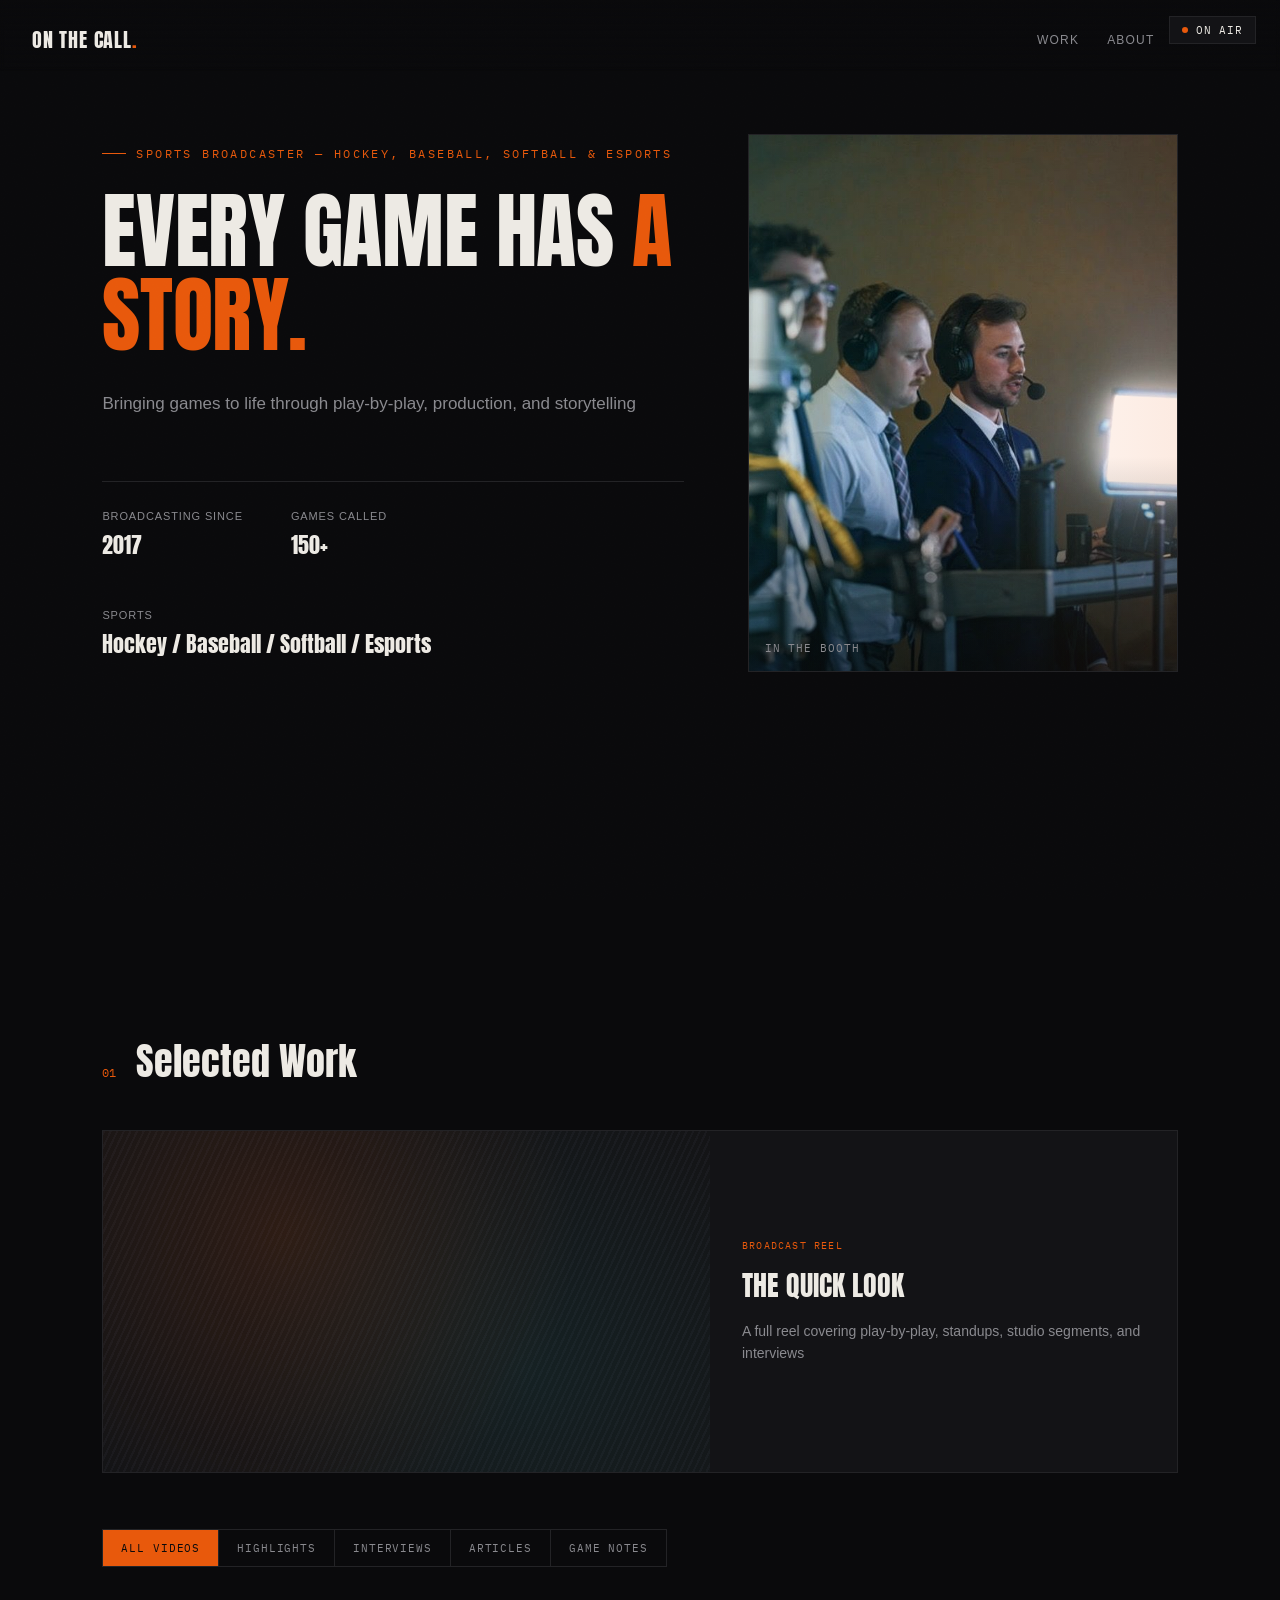
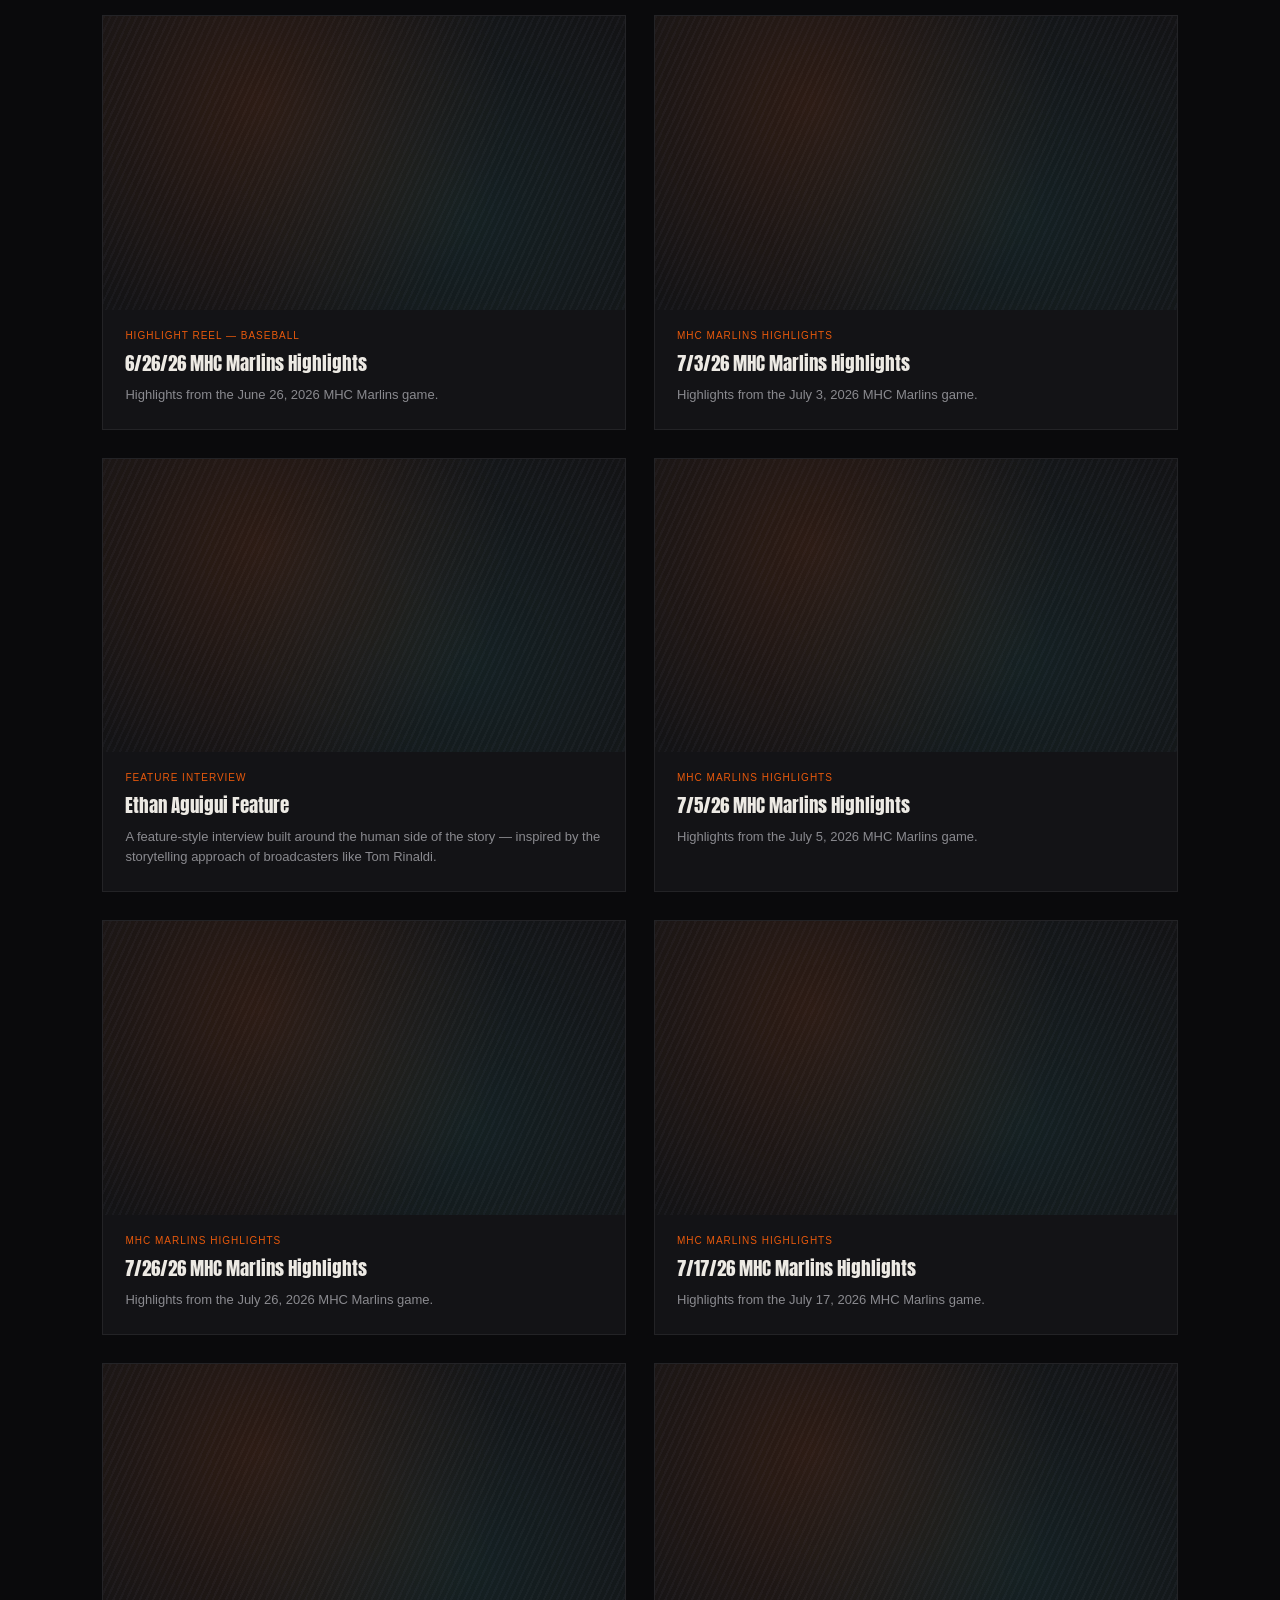
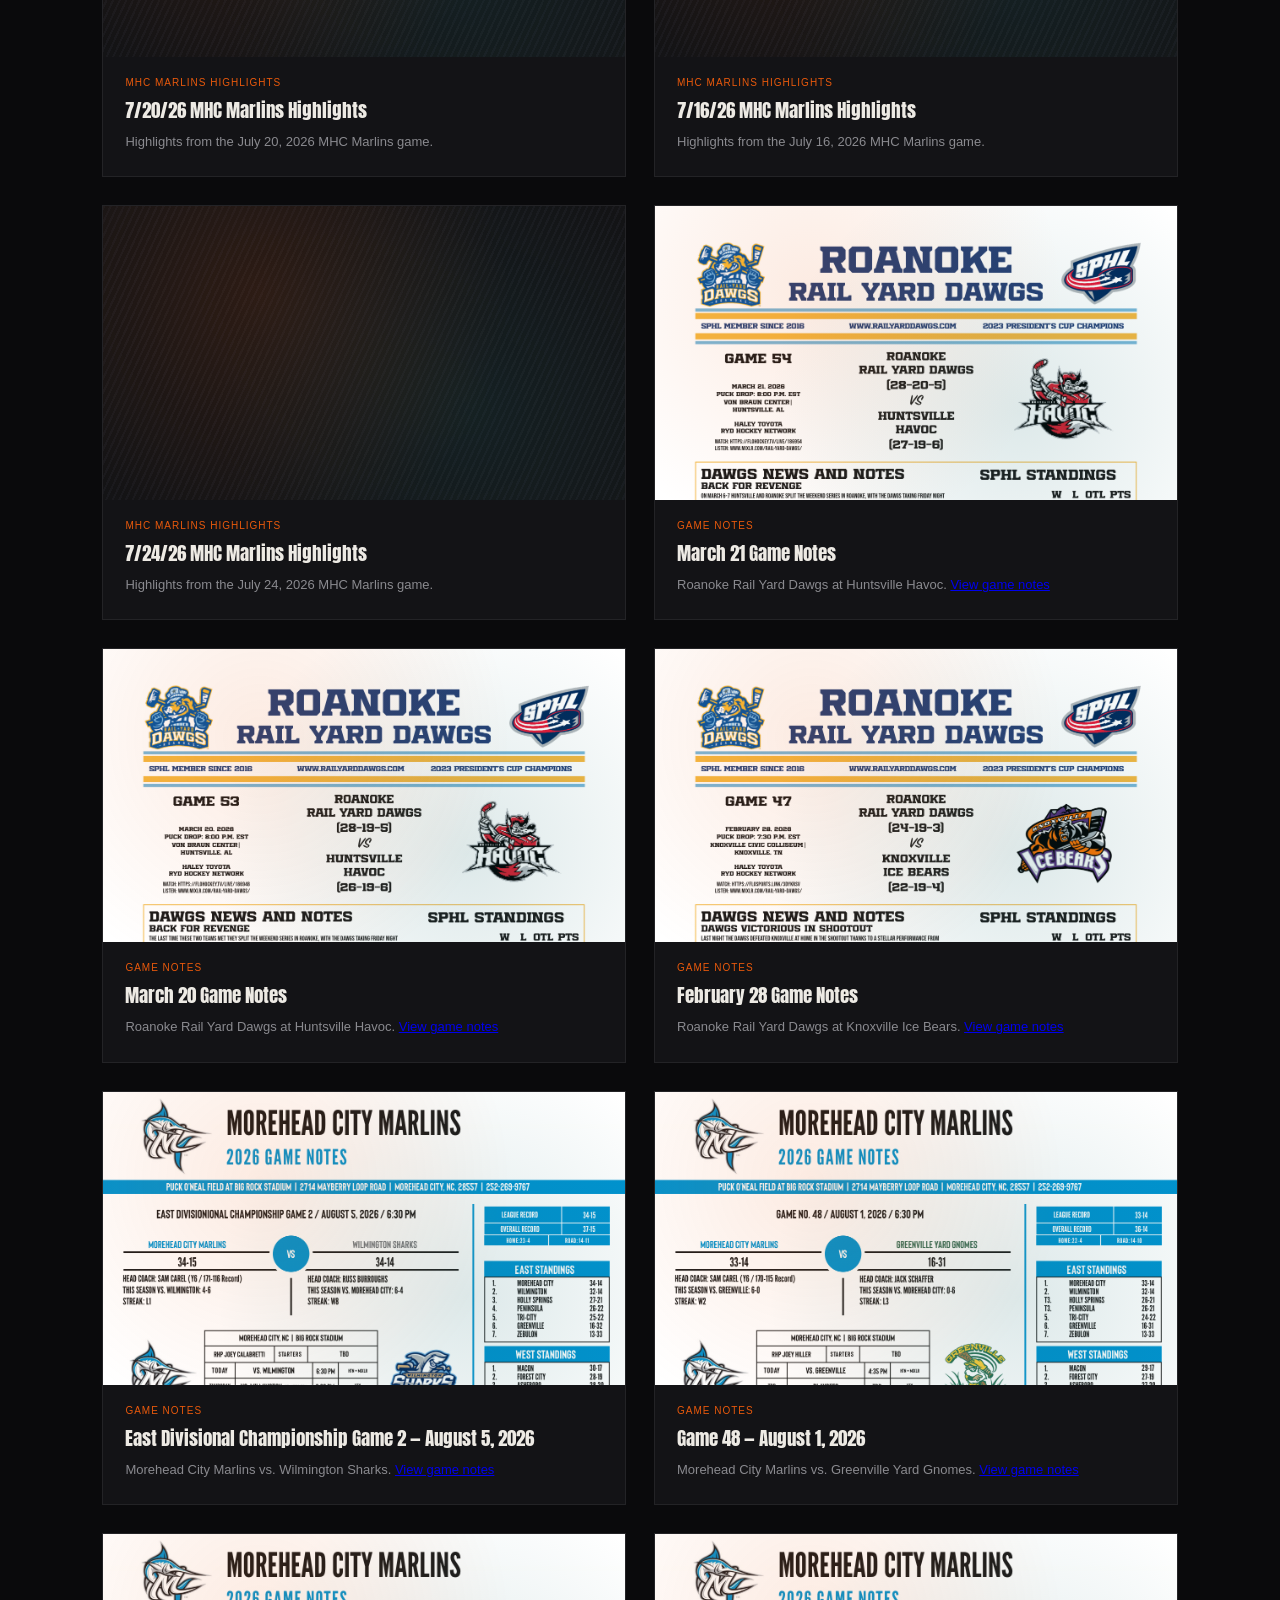
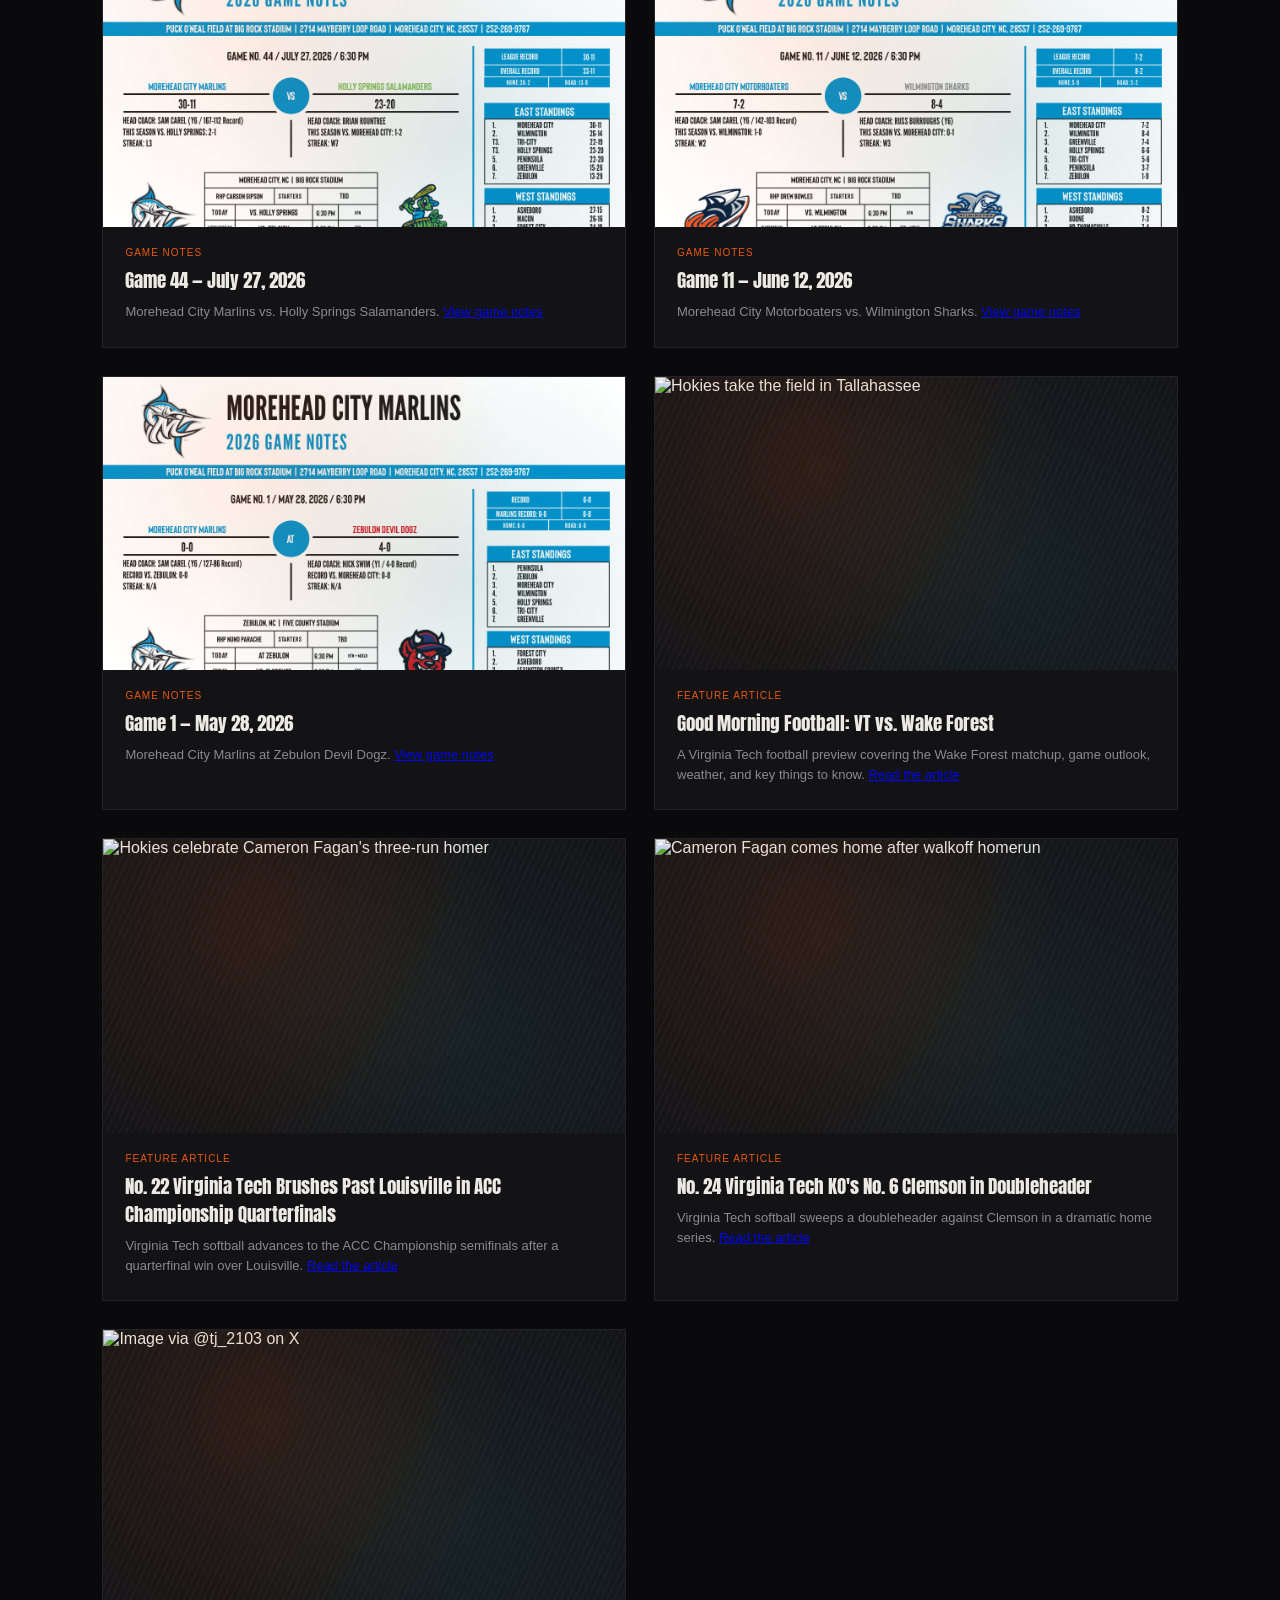
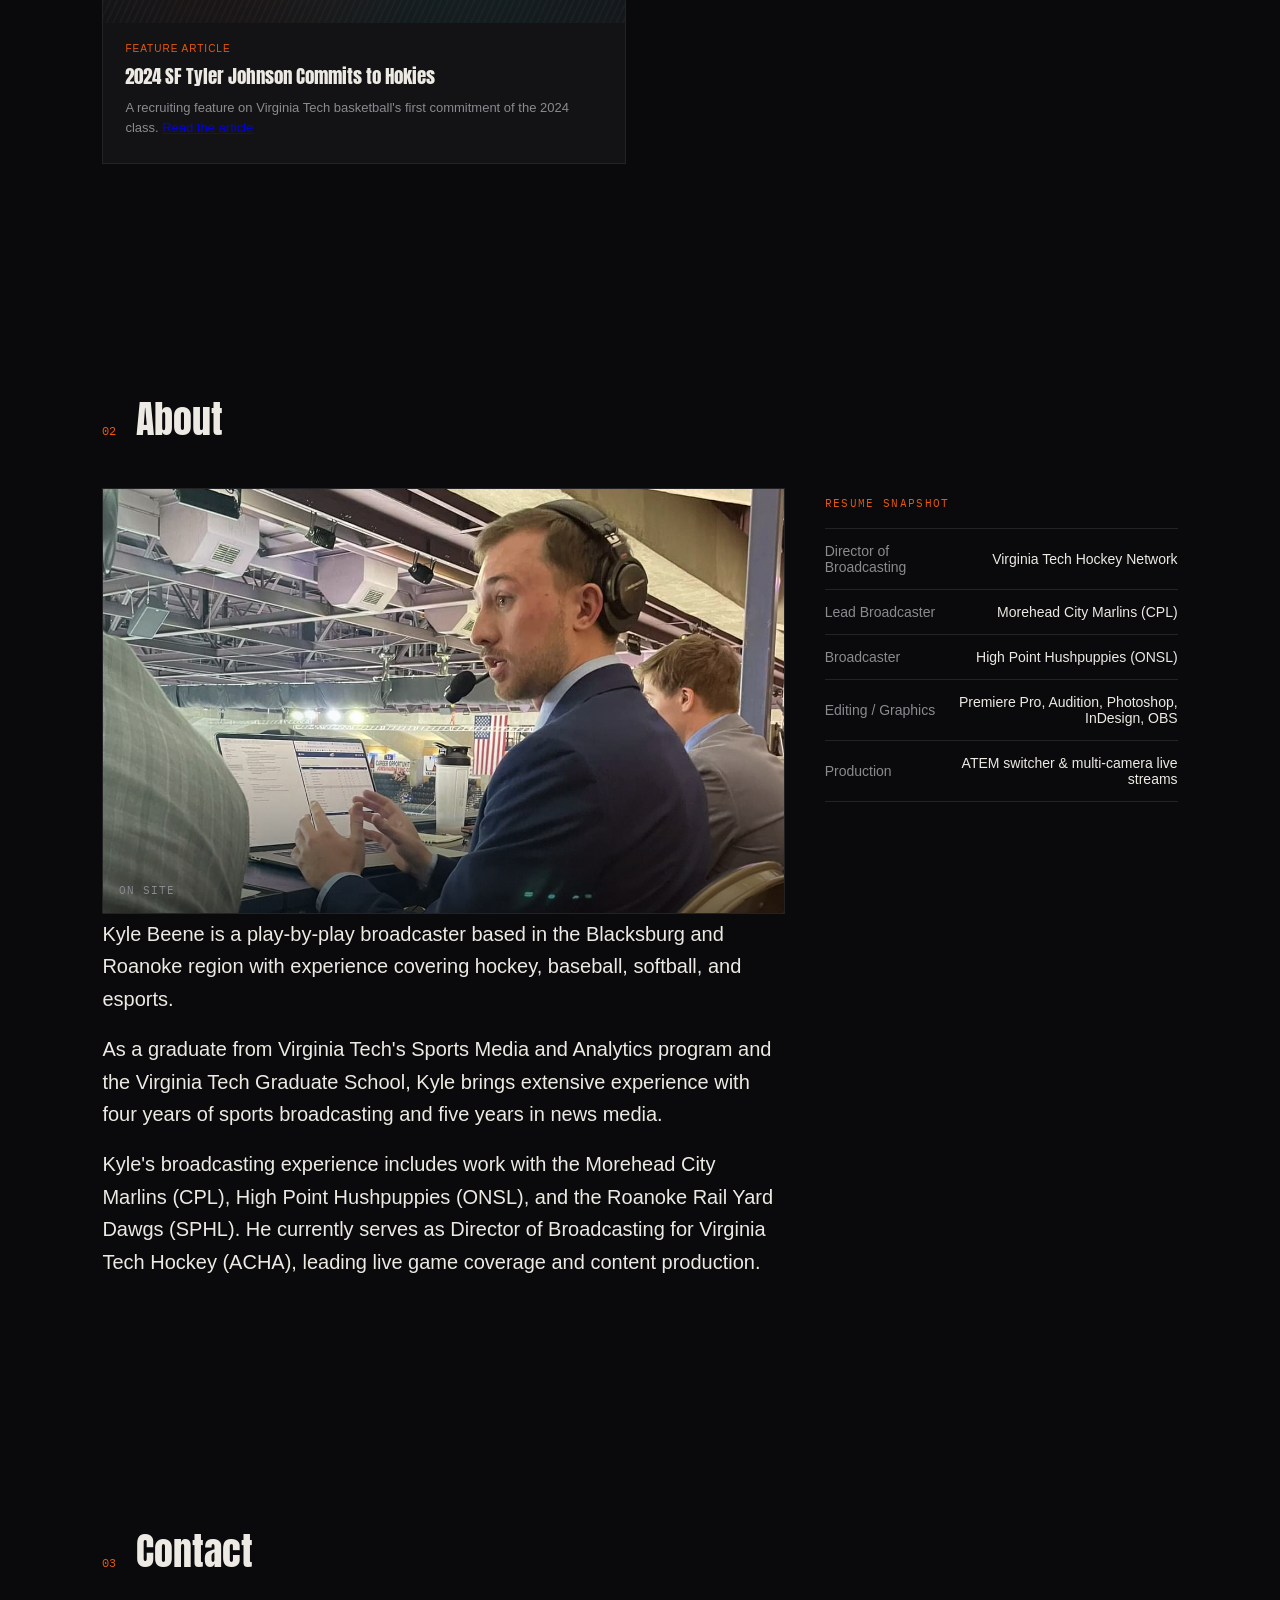
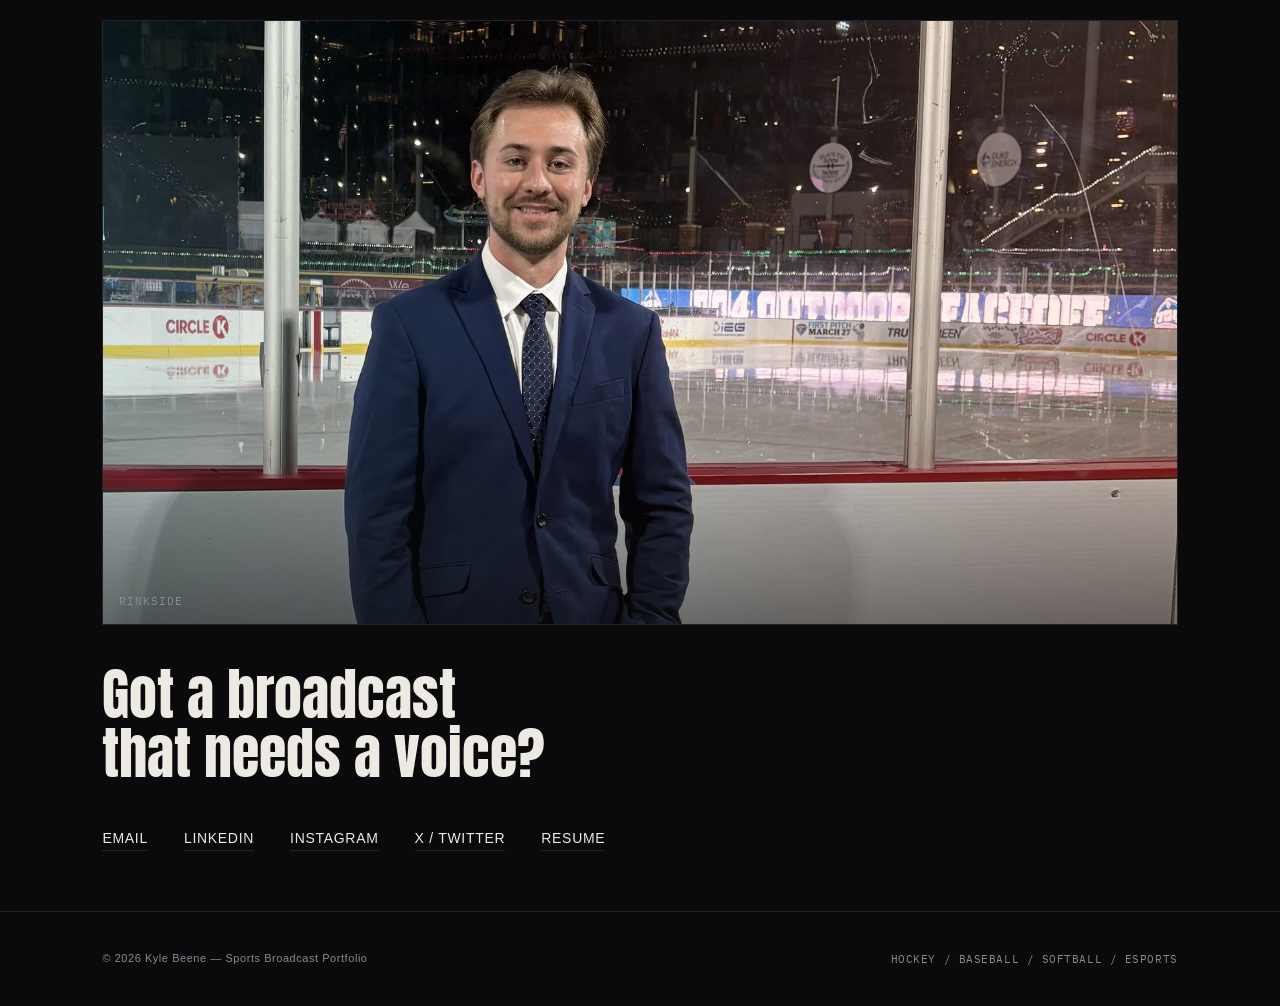
==== commit e176a07b: "Rebuild portfolio with data-driven videos/game-notes/articles; remove stray VT Hockey files" ====
--- a/index.html
+++ b/index.html
@@ -316,256 +316,10 @@
   </div>
 
   <div class="grid" id="grid">
-
-    <div class="card" data-cat="highlights">
-      <div class="frame">
-        <div class="video-embed">
-          <iframe src="https://www.youtube.com/embed/zTkGHf8Vun4" title="6/26/26 MHC Marlins Highlights" allow="accelerometer; autoplay; clipboard-write; encrypted-media; gyroscope; picture-in-picture; web-share" referrerpolicy="strict-origin-when-cross-origin" allowfullscreen></iframe>
-        </div>
-      </div>
-      <div class="card-body">
-        <div class="card-tag">Highlight Reel — Baseball</div>
-        <div class="card-title">6/26/26 MHC Marlins Highlights</div>
-        <div class="card-desc">Highlights from the June 26, 2026 MHC Marlins game.</div>
-      </div>
-    </div>
-
-    <div class="card" data-cat="highlights">
-      <div class="frame">
-        <div class="video-embed">
-          <iframe src="https://www.youtube.com/embed/QtQvL3OFeZE" title="7/3/26 MHC Marlins Highlights" allow="accelerometer; autoplay; clipboard-write; encrypted-media; gyroscope; picture-in-picture; web-share" referrerpolicy="strict-origin-when-cross-origin" allowfullscreen></iframe>
-        </div>
-      </div>
-      <div class="card-body">
-        <div class="card-tag">MHC Marlins Highlights</div>
-        <div class="card-title">7/3/26 MHC Marlins Highlights</div>
-        <div class="card-desc">Highlights from the July 3, 2026 MHC Marlins game.</div>
-      </div>
-    </div>
-
-    <div class="card" data-cat="interviews">
-      <div class="frame">
-        <div class="video-embed">
-          <iframe src="https://www.youtube.com/embed/ssFvslmL74w" title="Ethan Aguigui Feature — Kyle Beene" allow="accelerometer; autoplay; clipboard-write; encrypted-media; gyroscope; picture-in-picture; web-share" referrerpolicy="strict-origin-when-cross-origin" allowfullscreen></iframe>
-        </div>
-      </div>
-      <div class="card-body">
-        <div class="card-tag">Feature Interview</div>
-        <div class="card-title">Ethan Aguigui Feature</div>
-        <div class="card-desc">A feature-style interview built around the human side of the story — inspired by the storytelling approach of broadcasters like Tom Rinaldi.</div>
-      </div>
-    </div>
-
-    <div class="card" data-cat="highlights">
-      <div class="frame">
-        <div class="video-embed">
-          <iframe src="https://www.youtube.com/embed/-IIT8ANAwW4" title="7/5/26 MHC Marlins Highlights" allow="accelerometer; autoplay; clipboard-write; encrypted-media; gyroscope; picture-in-picture; web-share" referrerpolicy="strict-origin-when-cross-origin" allowfullscreen></iframe>
-        </div>
-      </div>
-      <div class="card-body">
-        <div class="card-tag">MHC Marlins Highlights</div>
-        <div class="card-title">7/5/26 MHC Marlins Highlights</div>
-        <div class="card-desc">Highlights from the July 5, 2026 MHC Marlins game.</div>
-      </div>
-    </div>
-
-    <div class="card" data-cat="highlights">
-      <div class="frame">
-        <div class="video-embed">
-          <iframe src="https://www.youtube.com/embed/dNCXAQED-hM" title="7/26/26 MHC Marlins Highlights" allow="accelerometer; autoplay; clipboard-write; encrypted-media; gyroscope; picture-in-picture; web-share" referrerpolicy="strict-origin-when-cross-origin" allowfullscreen></iframe>
-        </div>
-      </div>
-      <div class="card-body">
-        <div class="card-tag">MHC Marlins Highlights</div>
-        <div class="card-title">7/26/26 MHC Marlins Highlights</div>
-        <div class="card-desc">Highlights from the July 26, 2026 MHC Marlins game.</div>
-      </div>
-    </div>
-
-    <div class="card" data-cat="highlights">
-      <div class="frame">
-        <div class="video-embed">
-          <iframe src="https://www.youtube.com/embed/ADGwa7thsK8" title="7/17/26 MHC Marlins Highlights" allow="accelerometer; autoplay; clipboard-write; encrypted-media; gyroscope; picture-in-picture; web-share" referrerpolicy="strict-origin-when-cross-origin" allowfullscreen></iframe>
-        </div>
-      </div>
-      <div class="card-body">
-        <div class="card-tag">MHC Marlins Highlights</div>
-        <div class="card-title">7/17/26 MHC Marlins Highlights</div>
-        <div class="card-desc">Highlights from the July 17, 2026 MHC Marlins game.</div>
-      </div>
-    </div>
-
-    <div class="card" data-cat="highlights">
-      <div class="frame">
-        <div class="video-embed">
-          <iframe src="https://www.youtube.com/embed/SNijJmRRVE4" title="7/20/26 MHC Marlins Highlights" allow="accelerometer; autoplay; clipboard-write; encrypted-media; gyroscope; picture-in-picture; web-share" referrerpolicy="strict-origin-when-cross-origin" allowfullscreen></iframe>
-        </div>
-      </div>
-      <div class="card-body">
-        <div class="card-tag">MHC Marlins Highlights</div>
-        <div class="card-title">7/20/26 MHC Marlins Highlights</div>
-        <div class="card-desc">Highlights from the July 20, 2026 MHC Marlins game.</div>
-      </div>
-    </div>
-
-    <div class="card" data-cat="highlights">
-      <div class="frame">
-        <div class="video-embed">
-          <iframe src="https://www.youtube.com/embed/AHRENrVqfiM" title="7/16/26 MHC Marlins Highlights" allow="accelerometer; autoplay; clipboard-write; encrypted-media; gyroscope; picture-in-picture; web-share" referrerpolicy="strict-origin-when-cross-origin" allowfullscreen></iframe>
-        </div>
-      </div>
-      <div class="card-body">
-        <div class="card-tag">MHC Marlins Highlights</div>
-        <div class="card-title">7/16/26 MHC Marlins Highlights</div>
-        <div class="card-desc">Highlights from the July 16, 2026 MHC Marlins game.</div>
-      </div>
-    </div>
-
-    <div class="card" data-cat="highlights">
-      <div class="frame">
-        <div class="video-embed">
-          <iframe src="https://www.youtube.com/embed/dtUeszQp7MM" title="7/24/26 MHC Marlins Highlights" allow="accelerometer; autoplay; clipboard-write; encrypted-media; gyroscope; picture-in-picture; web-share" referrerpolicy="strict-origin-when-cross-origin" allowfullscreen></iframe>
-        </div>
-      </div>
-      <div class="card-body">
-        <div class="card-tag">MHC Marlins Highlights</div>
-        <div class="card-title">7/24/26 MHC Marlins Highlights</div>
-        <div class="card-desc">Highlights from the July 24, 2026 MHC Marlins game.</div>
-      </div>
-    </div>
-
-    <div class="card" data-cat="notes">
-      <div class="frame">
-        <img class="game-notes-card-image" src="game-notes-thumbnails/3.21NOTES.pdf.png" alt="Top portion of March 21 game notes">
-      </div>
-      <div class="card-body">
-        <div class="card-tag">Game Notes</div>
-        <div class="card-title">March 21 Game Notes</div>
-        <div class="card-desc">Roanoke Rail Yard Dawgs at Huntsville Havoc. <a href="3.21NOTES.pdf" target="_blank" rel="noopener">View game notes</a></div>
-      </div>
-    </div>
-
-    <div class="card" data-cat="notes">
-      <div class="frame">
-        <img class="game-notes-card-image" src="game-notes-thumbnails/3.20NOTES.pdf.png" alt="Top portion of March 20 game notes">
-      </div>
-      <div class="card-body">
-        <div class="card-tag">Game Notes</div>
-        <div class="card-title">March 20 Game Notes</div>
-        <div class="card-desc">Roanoke Rail Yard Dawgs at Huntsville Havoc. <a href="3.20NOTES.pdf" target="_blank" rel="noopener">View game notes</a></div>
-      </div>
-    </div>
-
-    <div class="card" data-cat="notes">
-      <div class="frame">
-        <img class="game-notes-card-image" src="game-notes-thumbnails/2.28NOTES.pdf.png" alt="Top portion of February 28 game notes">
-      </div>
-      <div class="card-body">
-        <div class="card-tag">Game Notes</div>
-        <div class="card-title">February 28 Game Notes</div>
-        <div class="card-desc">Roanoke Rail Yard Dawgs at Knoxville Ice Bears. <a href="2.28NOTES.pdf" target="_blank" rel="noopener">View game notes</a></div>
-      </div>
-    </div>
-
-    <div class="card" data-cat="notes">
-      <div class="frame">
-        <img class="game-notes-card-image" src="game-notes-thumbnails/8-5%20Game%20Notes.pdf.png" alt="Top portion of August 5, 2026 game notes">
-      </div>
-      <div class="card-body">
-        <div class="card-tag">Game Notes</div>
-        <div class="card-title">East Divisional Championship Game 2 — August 5, 2026</div>
-        <div class="card-desc">Morehead City Marlins vs. Wilmington Sharks. <a href="8-5%20Game%20Notes.pdf" target="_blank" rel="noopener">View game notes</a></div>
-      </div>
-    </div>
-
-    <div class="card" data-cat="notes">
-      <div class="frame">
-        <img class="game-notes-card-image" src="game-notes-thumbnails/8-1%20Game%20Notes.pdf.png" alt="Top portion of August 1, 2026 game notes">
-      </div>
-      <div class="card-body">
-        <div class="card-tag">Game Notes</div>
-        <div class="card-title">Game 48 — August 1, 2026</div>
-        <div class="card-desc">Morehead City Marlins vs. Greenville Yard Gnomes. <a href="8-1%20Game%20Notes.pdf" target="_blank" rel="noopener">View game notes</a></div>
-      </div>
-    </div>
-
-    <div class="card" data-cat="notes">
-      <div class="frame">
-        <img class="game-notes-card-image" src="game-notes-thumbnails/7-27%20Game%20Notes.pdf.png" alt="Top portion of July 27, 2026 game notes">
-      </div>
-      <div class="card-body">
-        <div class="card-tag">Game Notes</div>
-        <div class="card-title">Game 44 — July 27, 2026</div>
-        <div class="card-desc">Morehead City Marlins vs. Holly Springs Salamanders. <a href="7-27%20Game%20Notes.pdf" target="_blank" rel="noopener">View game notes</a></div>
-      </div>
-    </div>
-
-    <div class="card" data-cat="notes">
-      <div class="frame">
-        <img class="game-notes-card-image" src="game-notes-thumbnails/6-12%20Game%20Notes.pdf.png" alt="Top portion of June 12, 2026 game notes">
-      </div>
-      <div class="card-body">
-        <div class="card-tag">Game Notes</div>
-        <div class="card-title">Game 11 — June 12, 2026</div>
-        <div class="card-desc">Morehead City Motorboaters vs. Wilmington Sharks. <a href="6-12%20Game%20Notes.pdf" target="_blank" rel="noopener">View game notes</a></div>
-      </div>
-    </div>
-
-    <div class="card" data-cat="notes">
-      <div class="frame">
-        <img class="game-notes-card-image" src="game-notes-thumbnails/5-28%20Game%20Notes.pdf.png" alt="Top portion of May 28, 2026 game notes">
-      </div>
-      <div class="card-body">
-        <div class="card-tag">Game Notes</div>
-        <div class="card-title">Game 1 — May 28, 2026</div>
-        <div class="card-desc">Morehead City Marlins at Zebulon Devil Dogz. <a href="5-28%20Game%20Notes.pdf" target="_blank" rel="noopener">View game notes</a></div>
-      </div>
-    </div>
-
-    <div class="card" data-cat="articles">
-      <div class="frame">
-        <img class="article-card-image" src="https://craft-sonsofsat.transforms.svdcdn.com/production/F73IWYVbcAAeHtL.jpeg?w=1200&amp;h=630&amp;q=82&amp;auto=format&amp;fit=crop&amp;dm=1704728924&amp;s=ff26cc8a034c1772cc7bdd14e0fc4d99" alt="Hokies take the field in Tallahassee">
-      </div>
-      <div class="card-body">
-        <div class="card-tag">Feature Article</div>
-        <div class="card-title">Good Morning Football: VT vs. Wake Forest</div>
-        <div class="card-desc">A Virginia Tech football preview covering the Wake Forest matchup, game outlook, weather, and key things to know. <a href="good-morning-football-vt-vs-wake-forest.pdf" target="_blank" rel="noopener">Read the article</a></div>
-      </div>
-    </div>
-
-    <div class="card" data-cat="articles">
-      <div class="frame">
-        <img class="article-card-image" src="https://craft-sonsofsat.transforms.svdcdn.com/production/IMG_1196.jpg?w=1200&amp;h=630&amp;q=82&amp;auto=format&amp;fit=crop&amp;dm=1704729063&amp;s=bf1e5bf825796caa4b682f51236859cf" alt="Hokies celebrate Cameron Fagan's three-run homer">
-      </div>
-      <div class="card-body">
-        <div class="card-tag">Feature Article</div>
-        <div class="card-title">No. 22 Virginia Tech Brushes Past Louisville in ACC Championship Quarterfinals</div>
-        <div class="card-desc">Virginia Tech softball advances to the ACC Championship semifinals after a quarterfinal win over Louisville. <a href="no-22-virginia-tech-brushes-past-louisville-in-acc-championship-quarterfinals.pdf" target="_blank" rel="noopener">Read the article</a></div>
-      </div>
-    </div>
-
-    <div class="card" data-cat="articles">
-      <div class="frame">
-        <img class="article-card-image" src="https://craft-sonsofsat.transforms.svdcdn.com/production/IMG_1133.jpg?w=1200&amp;h=630&amp;q=82&amp;auto=format&amp;fit=crop&amp;dm=1704729062&amp;s=9099331b7c0c22de19e77af25b462f48" alt="Cameron Fagan comes home after walkoff homerun">
-      </div>
-      <div class="card-body">
-        <div class="card-tag">Feature Article</div>
-        <div class="card-title">No. 24 Virginia Tech KO's No. 6 Clemson in Doubleheader</div>
-        <div class="card-desc">Virginia Tech softball sweeps a doubleheader against Clemson in a dramatic home series. <a href="no-24-virginia-tech-kos-no-6-clemson-in-doubleheader.pdf" target="_blank" rel="noopener">Read the article</a></div>
-      </div>
-    </div>
-
-    <div class="card" data-cat="articles">
-      <div class="frame">
-        <img class="article-card-image" src="https://craft-sonsofsat.transforms.svdcdn.com/production/F4kIDvBXwAANsss.jpg?w=1200&amp;h=630&amp;q=82&amp;auto=format&amp;fit=crop&amp;dm=1704728922&amp;s=23fef53d013fbdc41f7698e783af24eb" alt="Image via @tj_2103 on X">
-      </div>
-      <div class="card-body">
-        <div class="card-tag">Feature Article</div>
-        <div class="card-title">2024 SF Tyler Johnson Commits to Hokies</div>
-        <div class="card-desc">A recruiting feature on Virginia Tech basketball's first commitment of the 2024 class. <a href="2024-sf-tyler-johnson-commits-to-hokies.pdf" target="_blank" rel="noopener">Read the article</a></div>
-      </div>
-    </div>
-
+    <!-- Tiles below are generated automatically from videos.js, game-notes.js, and articles.js — edit those files to add, remove, or reorder tiles. -->
+    <div id="video-cards"></div>
+    <div id="game-notes-cards"></div>
+    <div id="article-cards"></div>
   </div>
 </section>
 
@@ -624,6 +378,9 @@
   <span class="mono">HOCKEY / BASEBALL / SOFTBALL / ESPORTS</span>
 </footer>
 
+<script src="videos.js"></script>
+<script src="game-notes.js"></script>
+<script src="articles.js"></script>
 <script>
   const scrub = document.getElementById('scrub');
   window.addEventListener('scroll', () => {
@@ -631,6 +388,59 @@
     const pct = (h.scrollTop) / (h.scrollHeight - h.clientHeight) * 100;
     scrub.style.width = pct + '%';
   });
+
+  // Build the video tiles from the VIDEOS list in videos.js.
+  const videoCardsPlaceholder = document.getElementById('video-cards');
+  if (videoCardsPlaceholder && typeof VIDEOS !== 'undefined') {
+    const videoCardsHtml = VIDEOS.map(video => `
+    <div class="card" data-cat="${video.category}">
+      <div class="frame">
+        <div class="video-embed">
+          <iframe src="https://www.youtube.com/embed/${video.id}" title="${video.title}" allow="accelerometer; autoplay; clipboard-write; encrypted-media; gyroscope; picture-in-picture; web-share" referrerpolicy="strict-origin-when-cross-origin" allowfullscreen></iframe>
+        </div>
+      </div>
+      <div class="card-body">
+        <div class="card-tag">${video.tag}</div>
+        <div class="card-title">${video.title}</div>
+        <div class="card-desc">${video.desc}</div>
+      </div>
+    </div>`).join('');
+    videoCardsPlaceholder.outerHTML = videoCardsHtml;
+  }
+
+  // Build the game notes tiles from the GAME_NOTES list in game-notes.js.
+  const gameNotesPlaceholder = document.getElementById('game-notes-cards');
+  if (gameNotesPlaceholder && typeof GAME_NOTES !== 'undefined') {
+    const gameNotesHtml = GAME_NOTES.map(note => `
+    <div class="card" data-cat="notes">
+      <div class="frame">
+        <img class="game-notes-card-image" src="${note.thumbnail}" alt="${note.alt}">
+      </div>
+      <div class="card-body">
+        <div class="card-tag">Game Notes</div>
+        <div class="card-title">${note.title}</div>
+        <div class="card-desc">${note.desc} <a href="${note.pdf}" target="_blank" rel="noopener">${note.linkText}</a></div>
+      </div>
+    </div>`).join('');
+    gameNotesPlaceholder.outerHTML = gameNotesHtml;
+  }
+
+  // Build the article tiles from the ARTICLES list in articles.js.
+  const articleCardsPlaceholder = document.getElementById('article-cards');
+  if (articleCardsPlaceholder && typeof ARTICLES !== 'undefined') {
+    const articleCardsHtml = ARTICLES.map(article => `
+    <div class="card" data-cat="articles">
+      <div class="frame">
+        <img class="article-card-image" src="${article.image}" alt="${article.alt}">
+      </div>
+      <div class="card-body">
+        <div class="card-tag">Feature Article</div>
+        <div class="card-title">${article.title}</div>
+        <div class="card-desc">${article.desc} <a href="${article.pdf}" target="_blank" rel="noopener">${article.linkText}</a></div>
+      </div>
+    </div>`).join('');
+    articleCardsPlaceholder.outerHTML = articleCardsHtml;
+  }
 
   const tabs = document.querySelectorAll('.tab');
   const cards = document.querySelectorAll('#grid .card');
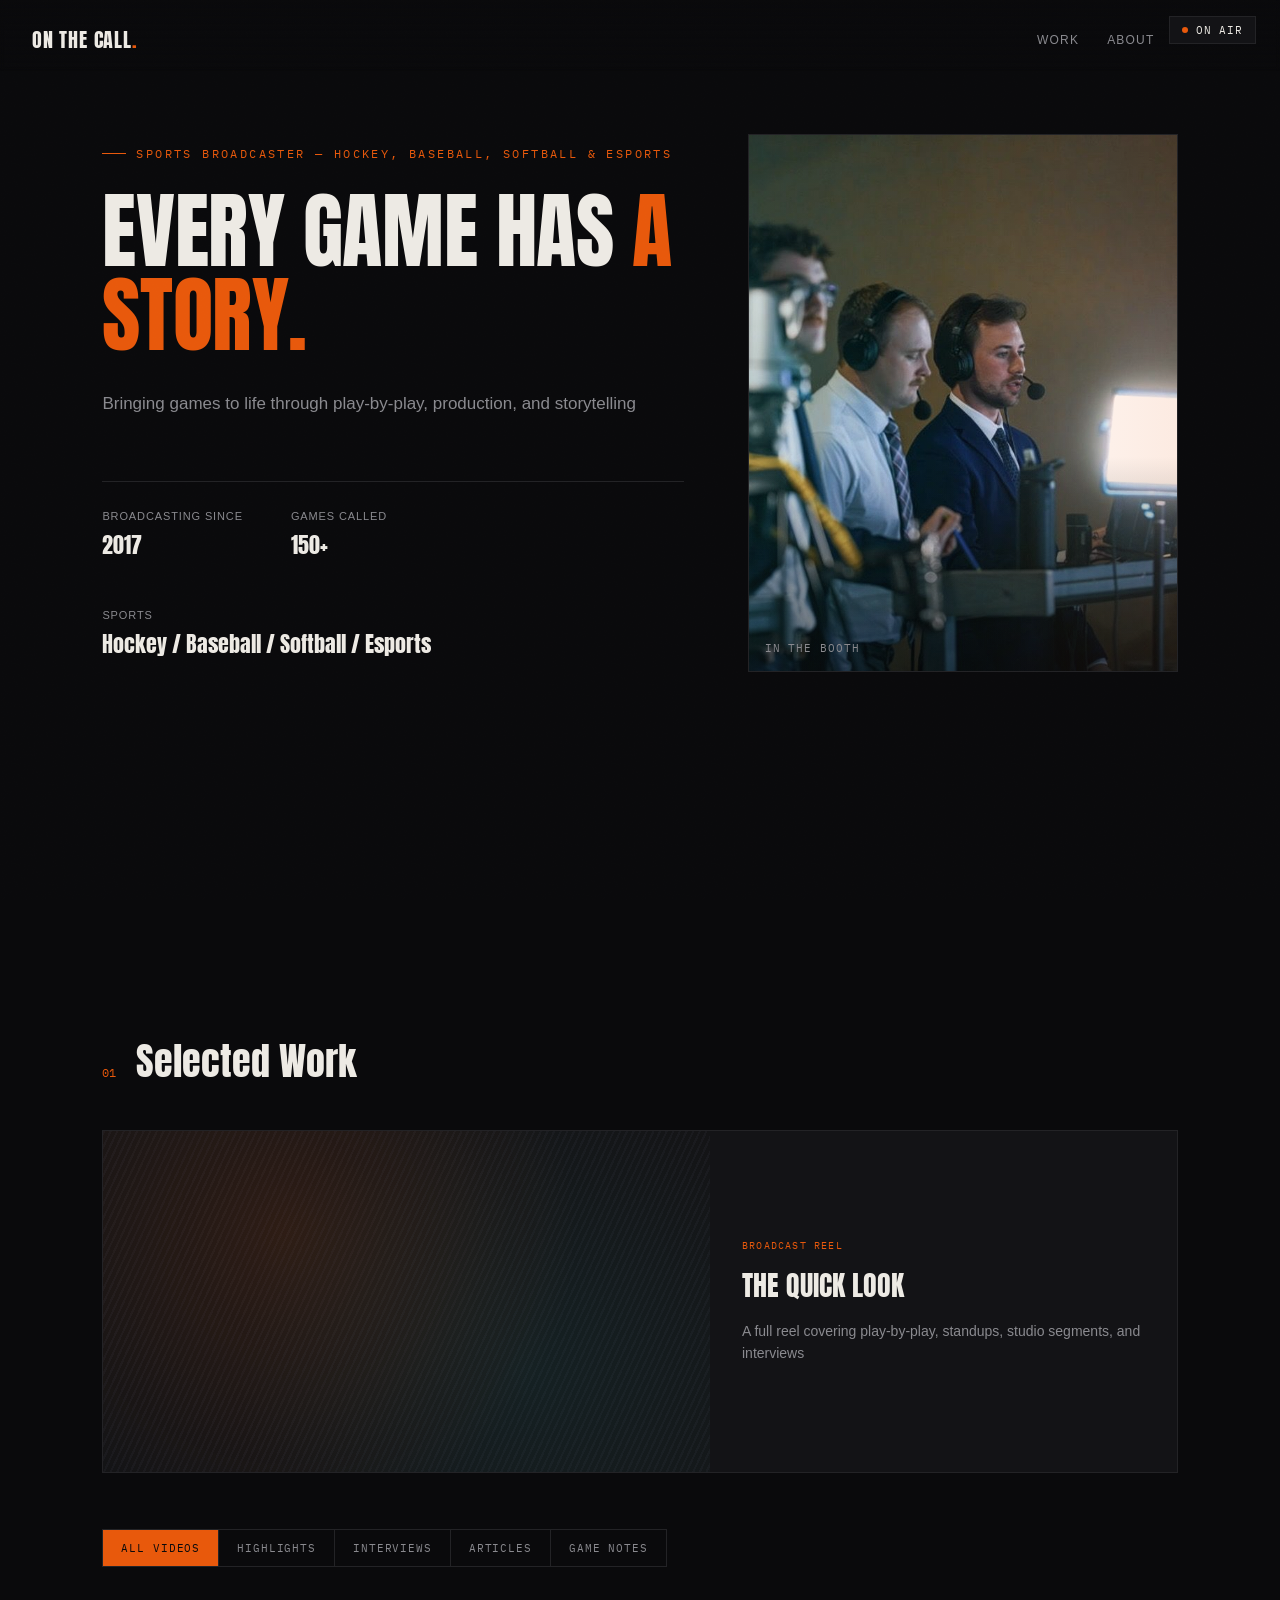
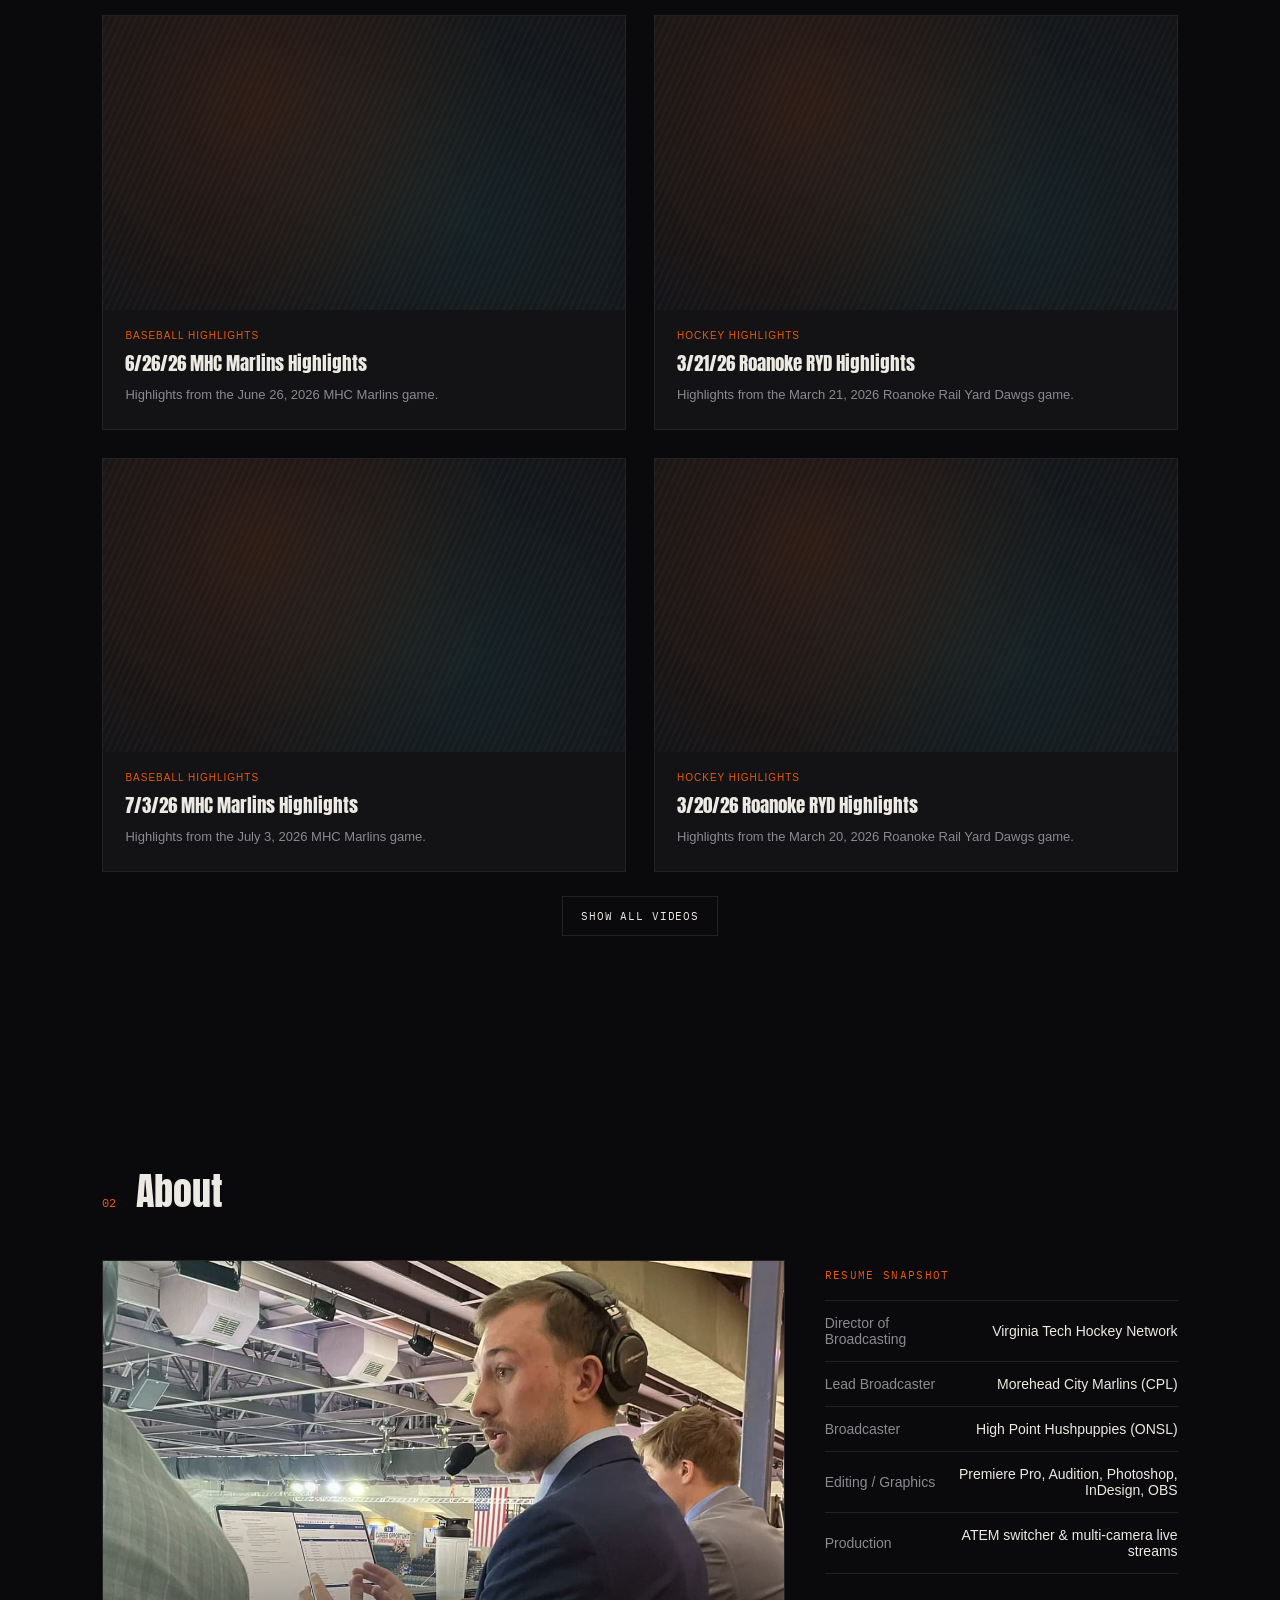
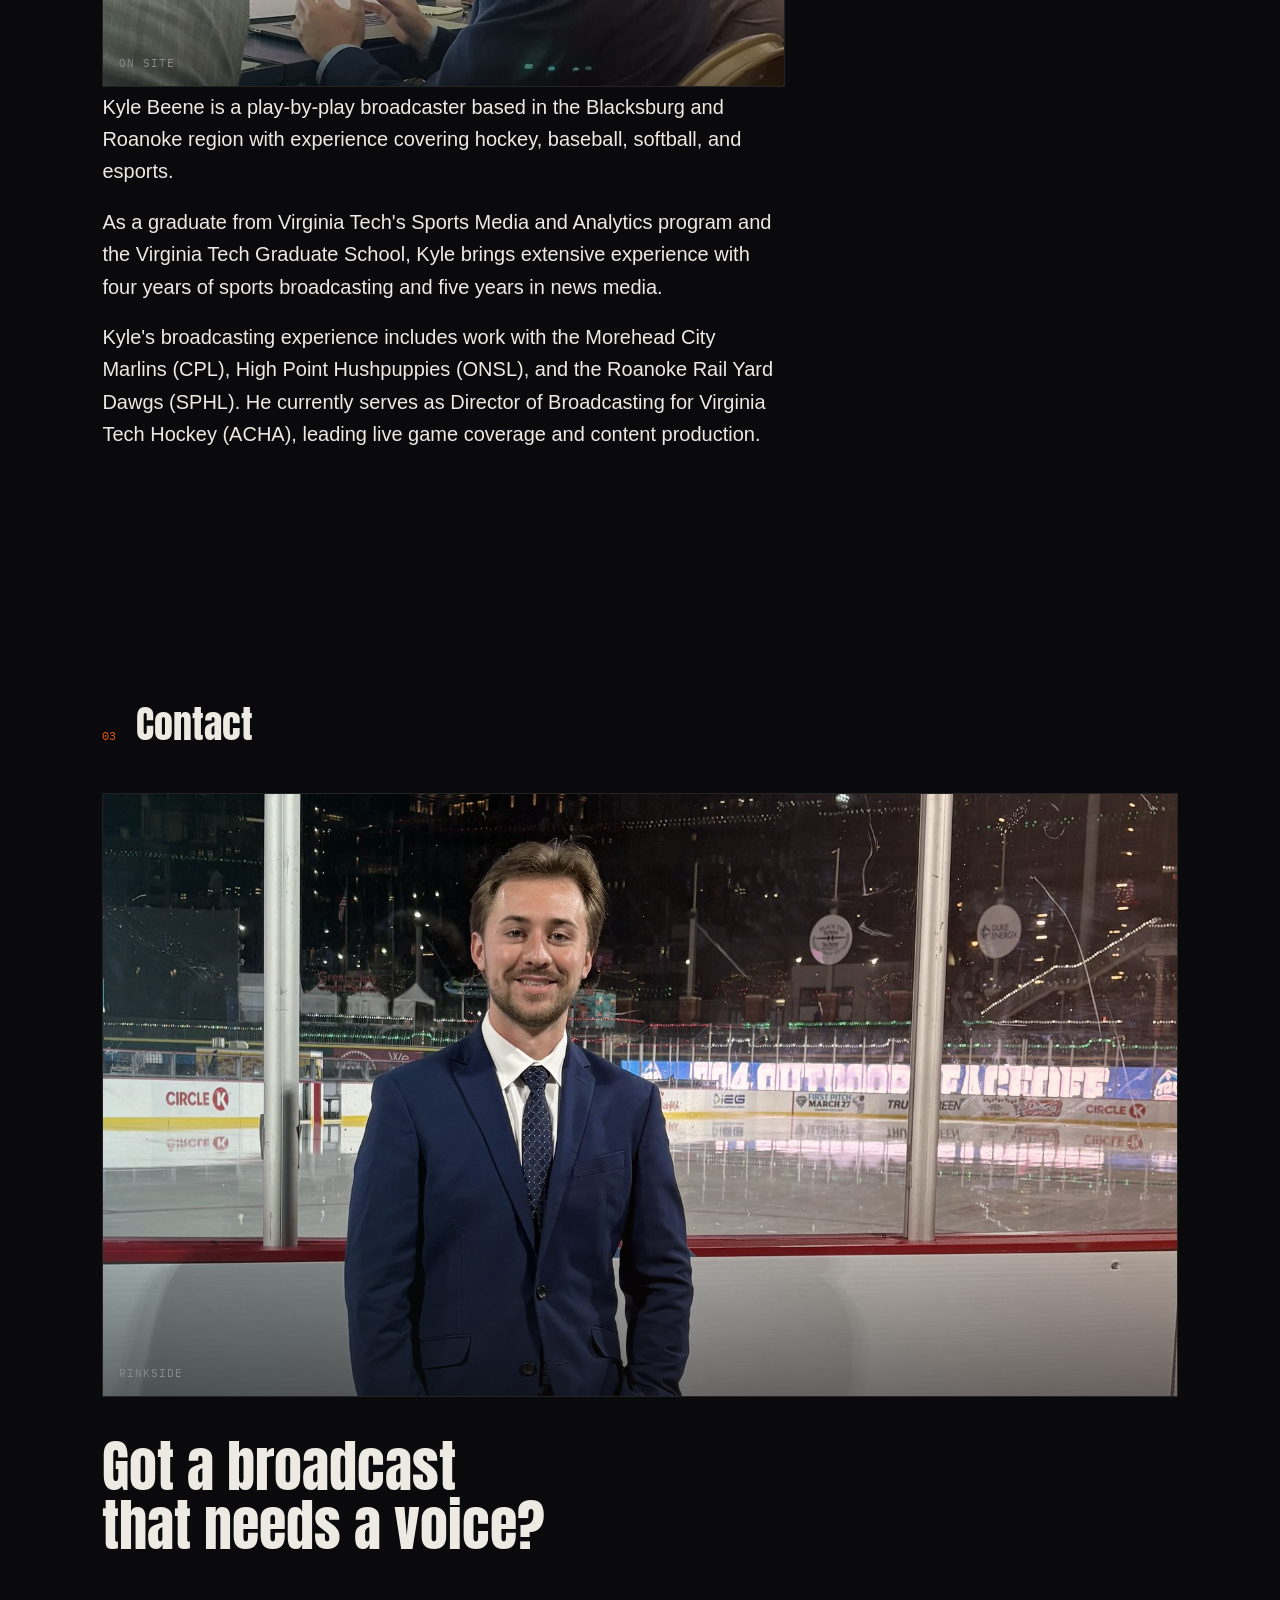
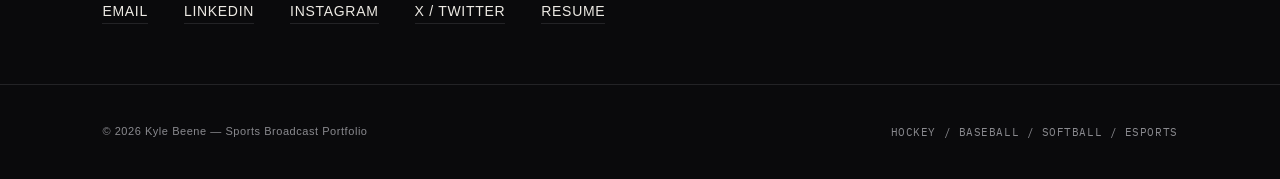
==== commit 64950c90: "Add SEO metadata, accessibility improvements, and collapsible video grid - Add title, description, O" ====
--- a/index.html
+++ b/index.html
@@ -3,7 +3,49 @@
 <head>
 <meta charset="UTF-8">
 <meta name="viewport" content="width=device-width, initial-scale=1.0">
-<title>ON THE CALL — Sports Broadcaster Portfolio</title>
+<title>Kyle Beene | Sports Broadcaster &amp; Play-by-Play Announcer</title>
+<meta name="description" content="Kyle Beene is a play-by-play sports broadcaster based in Blacksburg and Roanoke, Virginia, covering hockey, baseball, softball, and esports.">
+<meta property="og:type" content="website">
+<meta property="og:site_name" content="Kyle Beene — On the Call">
+<meta property="og:title" content="Kyle Beene | Sports Broadcaster &amp; Play-by-Play Announcer">
+<meta property="og:description" content="Explore the broadcast portfolio of Kyle Beene, a play-by-play sports broadcaster covering hockey, baseball, softball, and esports in southwest Virginia.">
+<script type="application/ld+json">
+{
+  "@context": "https://schema.org",
+  "@type": "Person",
+  "name": "Kyle Beene",
+  "jobTitle": "Play-by-play broadcaster",
+  "description": "Sports broadcaster covering hockey, baseball, softball, and esports in the Blacksburg and Roanoke, Virginia region.",
+  "email": "kyledbeene@gmail.com",
+  "areaServed": [
+    {
+      "@type": "City",
+      "name": "Blacksburg, Virginia"
+    },
+    {
+      "@type": "City",
+      "name": "Roanoke, Virginia"
+    }
+  ],
+  "knowsAbout": [
+    "Sports broadcasting",
+    "Play-by-play commentary",
+    "Hockey",
+    "Baseball",
+    "Softball",
+    "Esports"
+  ],
+  "alumniOf": {
+    "@type": "CollegeOrUniversity",
+    "name": "Virginia Tech"
+  },
+  "sameAs": [
+    "https://linkedin.com/in/kyle-beene",
+    "https://instagram.com/beenebroadcasting",
+    "https://x.com/kyledbeene"
+  ]
+}
+</script>
 <link rel="preconnect" href="https://fonts.googleapis.com">
 <link href="https://fonts.googleapis.com/css2?family=Anton&family=Neue+Montreal:wght@400;500;600&family=IBM+Plex+Mono:wght@400;500;600&display=swap" rel="stylesheet">
 <style>
@@ -64,6 +106,13 @@
   .navlinks a{color:var(--ink-dim); text-decoration:none; transition:color 0.2s;}
   .navlinks a:hover{color:var(--amber);}
 
+  .skip-link{
+    position:fixed; top:12px; left:12px; z-index:1100;
+    padding:10px 14px; color:var(--bg); background:var(--ink);
+    transform:translateY(-200%);
+  }
+  .skip-link:focus{transform:translateY(0);}
+
   section{padding:132px 8vw 94px; position:relative; max-width:1400px; margin:0 auto;}
 
   #hero{min-height:100vh; display:flex; flex-direction:column; justify-content:center; padding-top:0;}
@@ -136,6 +185,16 @@
   .tab:hover{color:var(--ink);}
   .tab.active{background:var(--amber); color:#0A0A0C;}
 
+  .show-more-work{
+    display:block; margin:24px auto 0; padding:12px 18px;
+    color:var(--ink); background:transparent; border:1px solid var(--line);
+    font:11px 'IBM Plex Mono', monospace; letter-spacing:0.08em;
+    text-transform:uppercase; cursor:pointer;
+  }
+  .show-more-work:hover{border-color:var(--amber); color:var(--amber);}
+  .show-more-work:focus-visible{outline:2px solid var(--amber); outline-offset:3px;}
+  .show-more-work[hidden]{display:none;}
+
   .grid{display:grid; grid-template-columns:repeat(2,1fr); gap:28px;}
   .card{
     position:relative; border:1px solid var(--line); background:var(--bg-panel);
@@ -199,7 +258,12 @@
   .card-body{padding:20px 22px 24px;}
   .card-tag{font-size:10px; letter-spacing:0.1em; text-transform:uppercase; color:var(--amber); margin-bottom:8px;}
   .card-title{font-family:'Anton', sans-serif; font-size:19px; font-weight:400; text-transform:none; margin-bottom:8px;}
+  h3.card-title{margin:0 0 8px;}
   .card-desc{font-size:13px; color:var(--ink-dim); line-height:1.55;}
+  .sr-only{
+    position:absolute; width:1px; height:1px; padding:0; margin:-1px;
+    overflow:hidden; clip:rect(0,0,0,0); white-space:nowrap; border:0;
+  }
 
   /* ABOUT */
   #about{display:block;}
@@ -243,7 +307,9 @@
     .resume-panel{padding-top:0;}
     .stack-row{grid-template-columns:1fr; gap:6px; align-items:start;}
     .stack-row span:last-child{text-align:left;}
-    .navlinks{display:none;}
+    nav{padding:18px 4vw 12px; gap:12px;}
+    .logo{font-size:16px;}
+    .navlinks{display:flex; gap:10px; font-size:9px; letter-spacing:0.06em;}
     .hero-meta{gap:28px;}
     #livebug{display:none;}
   }
@@ -257,10 +323,11 @@
 </head>
 <body>
 
+<a class="skip-link" href="#main-content">Skip to main content</a>
 <div id="scrub"></div>
 <div id="livebug" class="mono"><span class="dot"></span> ON AIR</div>
 
-<nav>
+<nav aria-label="Primary">
   <div class="logo">ON THE CALL<span style="color:var(--amber)">.</span></div>
   <div class="navlinks">
     <a href="#work">Work</a>
@@ -269,7 +336,8 @@
   </div>
 </nav>
 
-<section id="hero">
+<main id="main-content" tabindex="-1">
+<section id="hero" aria-label="Introduction">
   <div class="hero-grid">
     <div>
       <div class="eyebrow mono">Sports Broadcaster — Hockey, Baseball, Softball &amp; Esports</div>
@@ -288,16 +356,16 @@
   </div>
 </section>
 
-<section id="work">
+<section id="work" aria-labelledby="work-title">
   <div class="sec-head">
     <span class="sec-code mono">01</span>
-    <h2 class="sec-title">Selected Work</h2>
+    <h2 class="sec-title" id="work-title">Selected Work</h2>
   </div>
 
   <div class="featured">
     <div class="frame">
       <div class="video-embed">
-        <iframe width="560" height="315" src="https://www.youtube.com/embed/nZrC6_tkmoE?si=HN26Gj3dp7tI7WEA" title="YouTube video player" frameborder="0" allow="accelerometer; autoplay; clipboard-write; encrypted-media; gyroscope; picture-in-picture; web-share" referrerpolicy="strict-origin-when-cross-origin" allowfullscreen></iframe>
+        <iframe width="560" height="315" src="https://www.youtube.com/embed/nZrC6_tkmoE?si=HN26Gj3dp7tI7WEA" title="The Quick Look — Kyle Beene broadcast reel" frameborder="0" allow="accelerometer; autoplay; clipboard-write; encrypted-media; gyroscope; picture-in-picture; web-share" referrerpolicy="strict-origin-when-cross-origin" allowfullscreen></iframe>
       </div>
     </div>
     <div class="featured-body">
@@ -307,13 +375,14 @@
     </div>
   </div>
 
-  <div class="tabs mono" id="tabs">
-    <button class="tab active" data-filter="all">All Videos</button>
-    <button class="tab" data-filter="highlights">Highlights</button>
-    <button class="tab" data-filter="interviews">Interviews</button>
-    <button class="tab" data-filter="articles">Articles</button>
-    <button class="tab" data-filter="notes">Game Notes</button>
-  </div>
+  <div class="tabs mono" id="tabs" role="group" aria-label="Filter work samples">
+    <button class="tab active" data-filter="all" aria-pressed="true" aria-controls="grid">All Videos</button>
+    <button class="tab" data-filter="highlights" aria-pressed="false" aria-controls="grid">Highlights</button>
+    <button class="tab" data-filter="interviews" aria-pressed="false" aria-controls="grid">Interviews</button>
+    <button class="tab" data-filter="articles" aria-pressed="false" aria-controls="grid">Articles</button>
+    <button class="tab" data-filter="notes" aria-pressed="false" aria-controls="grid">Game Notes</button>
+  </div>
+  <p class="sr-only" id="filter-status" role="status" aria-live="polite" aria-atomic="true"></p>
 
   <div class="grid" id="grid">
     <!-- Tiles below are generated automatically from videos.js, game-notes.js, and articles.js — edit those files to add, remove, or reorder tiles. -->
@@ -321,12 +390,13 @@
     <div id="game-notes-cards"></div>
     <div id="article-cards"></div>
   </div>
+  <button class="show-more-work" id="show-more-work" type="button" aria-expanded="false" aria-controls="grid" hidden>Show all videos</button>
 </section>
 
-<section id="about">
+<section id="about" aria-labelledby="about-title">
   <div class="sec-head">
     <span class="sec-code mono">02</span>
-    <h2 class="sec-title">About</h2>
+    <h2 class="sec-title" id="about-title">About</h2>
   </div>
 
   <div class="about-layout">
@@ -354,10 +424,10 @@
   </div>
 </section>
 
-<section id="contact">
+<section id="contact" aria-labelledby="contact-title">
   <div class="sec-head">
     <span class="sec-code mono">03</span>
-    <h2 class="sec-title">Contact</h2>
+    <h2 class="sec-title" id="contact-title">Contact</h2>
   </div>
   <div class="hero-photo" style="aspect-ratio:16/9; margin-bottom:40px;">
     <img src="[data-uri]